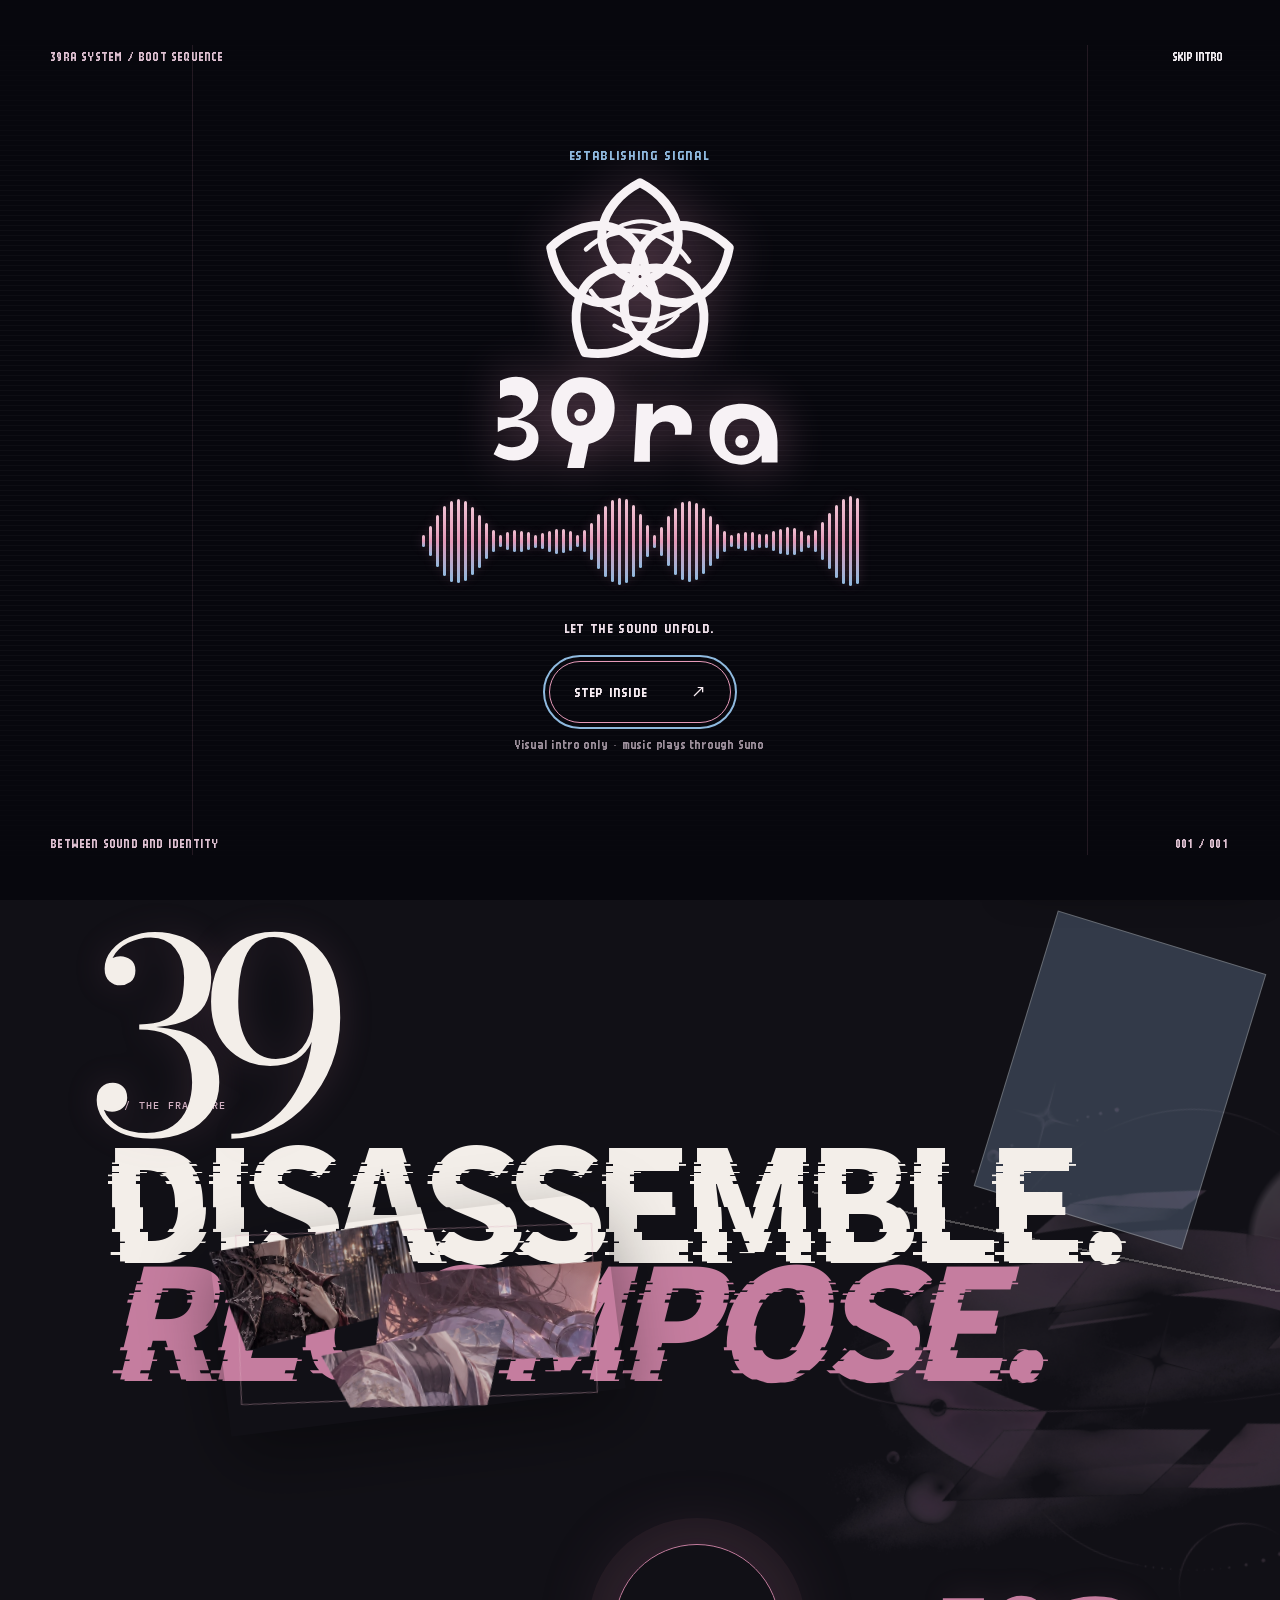
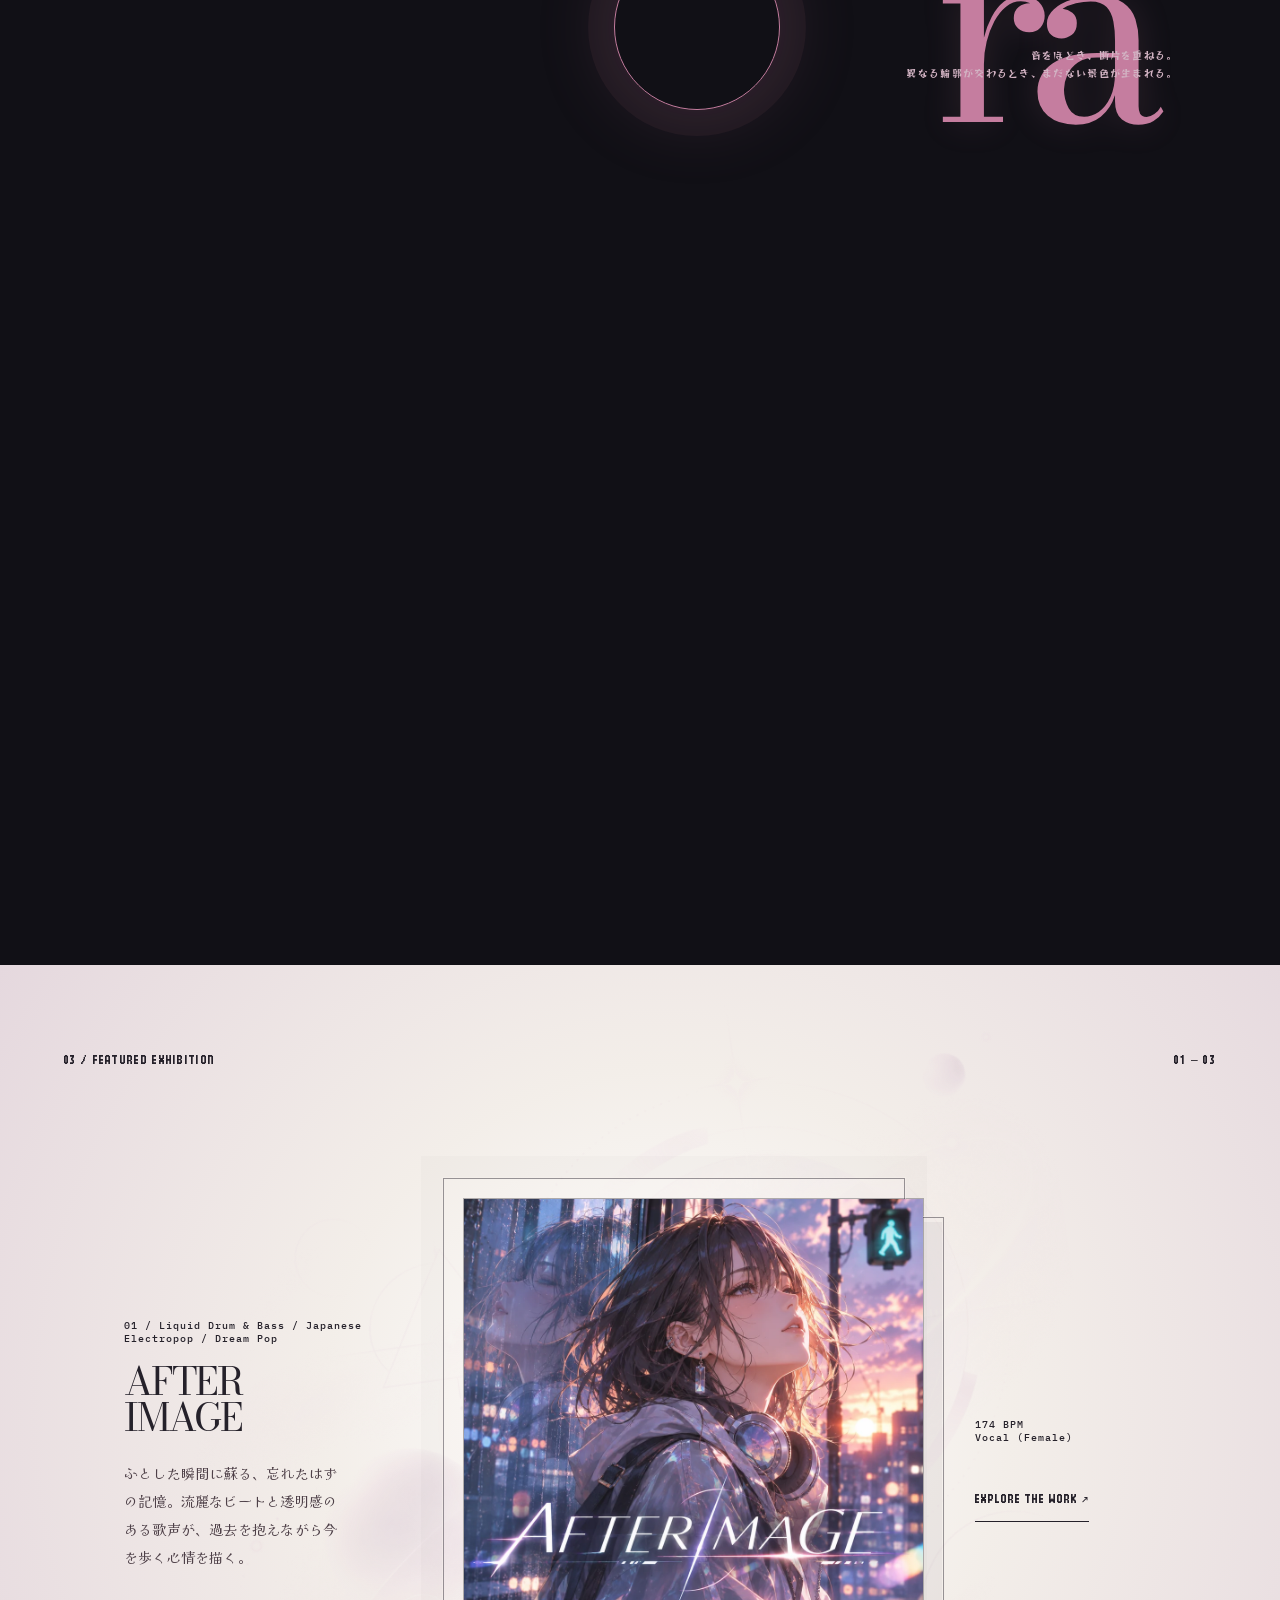
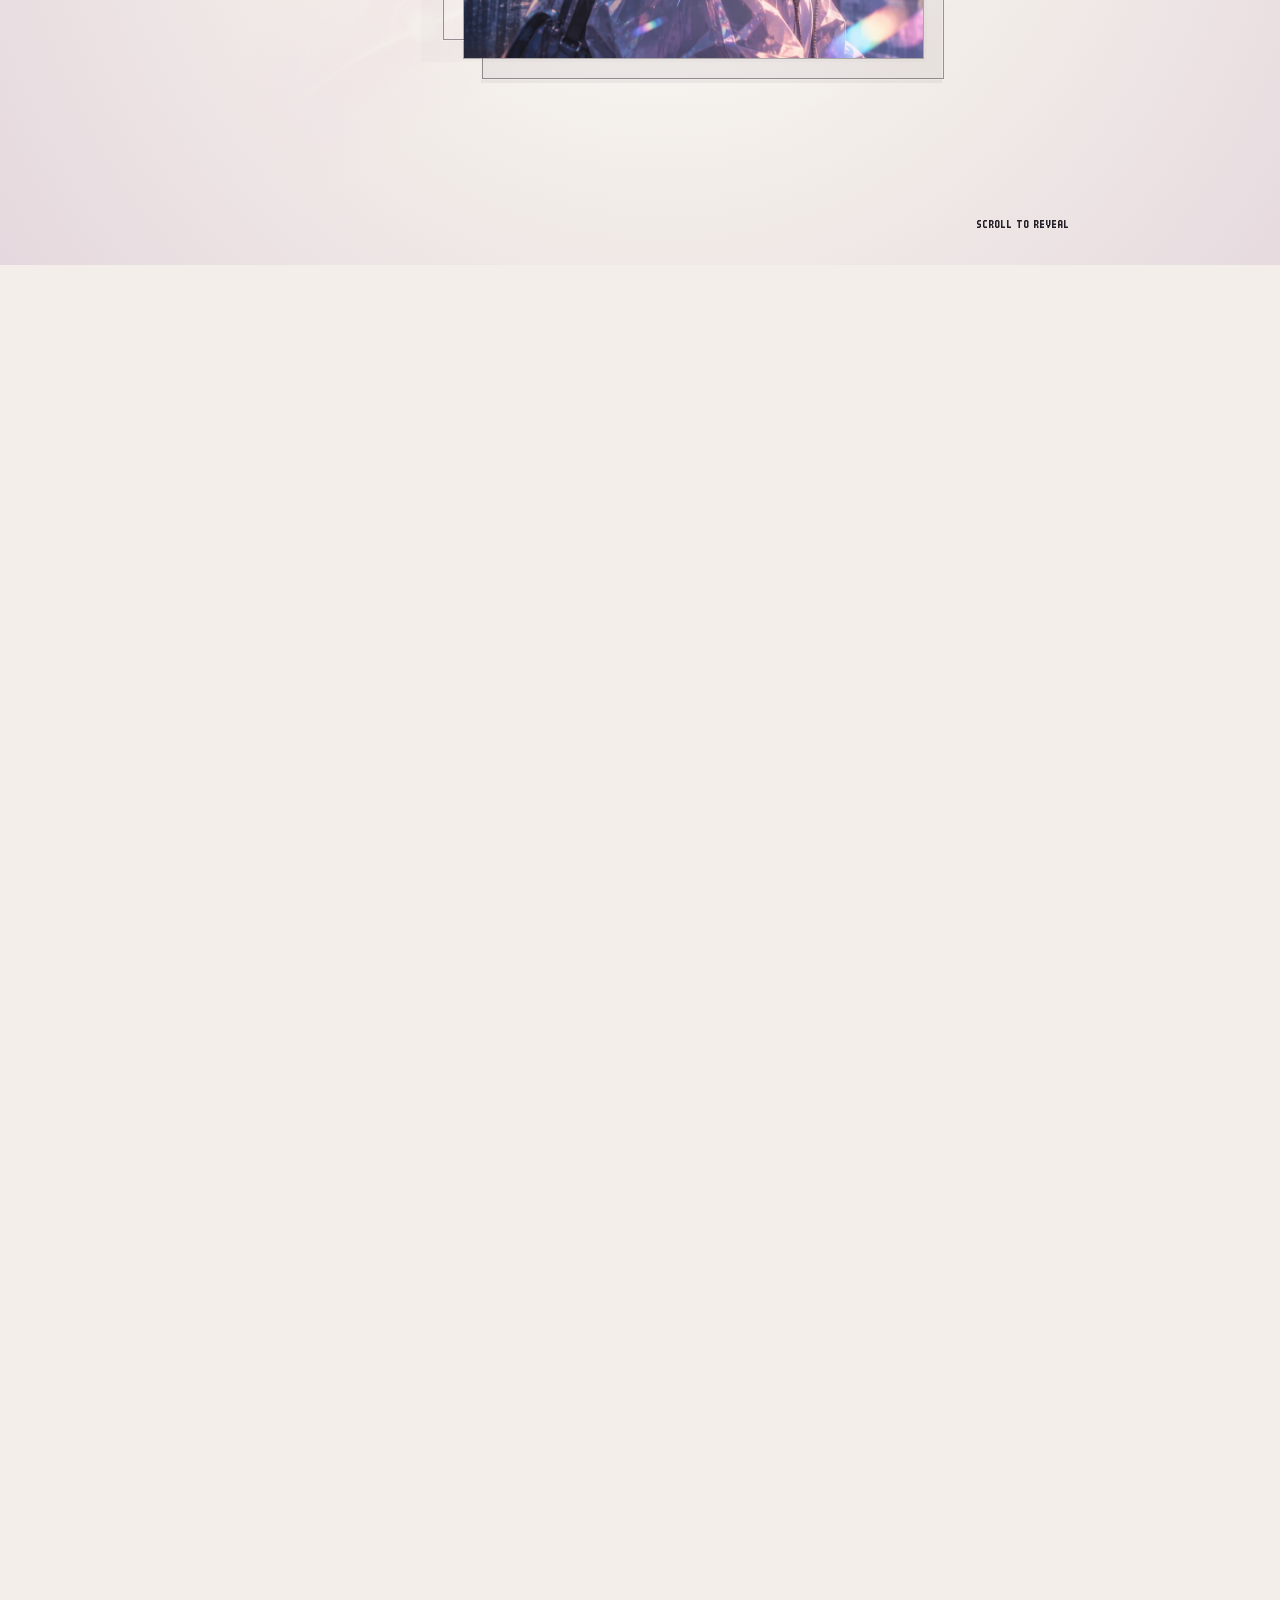
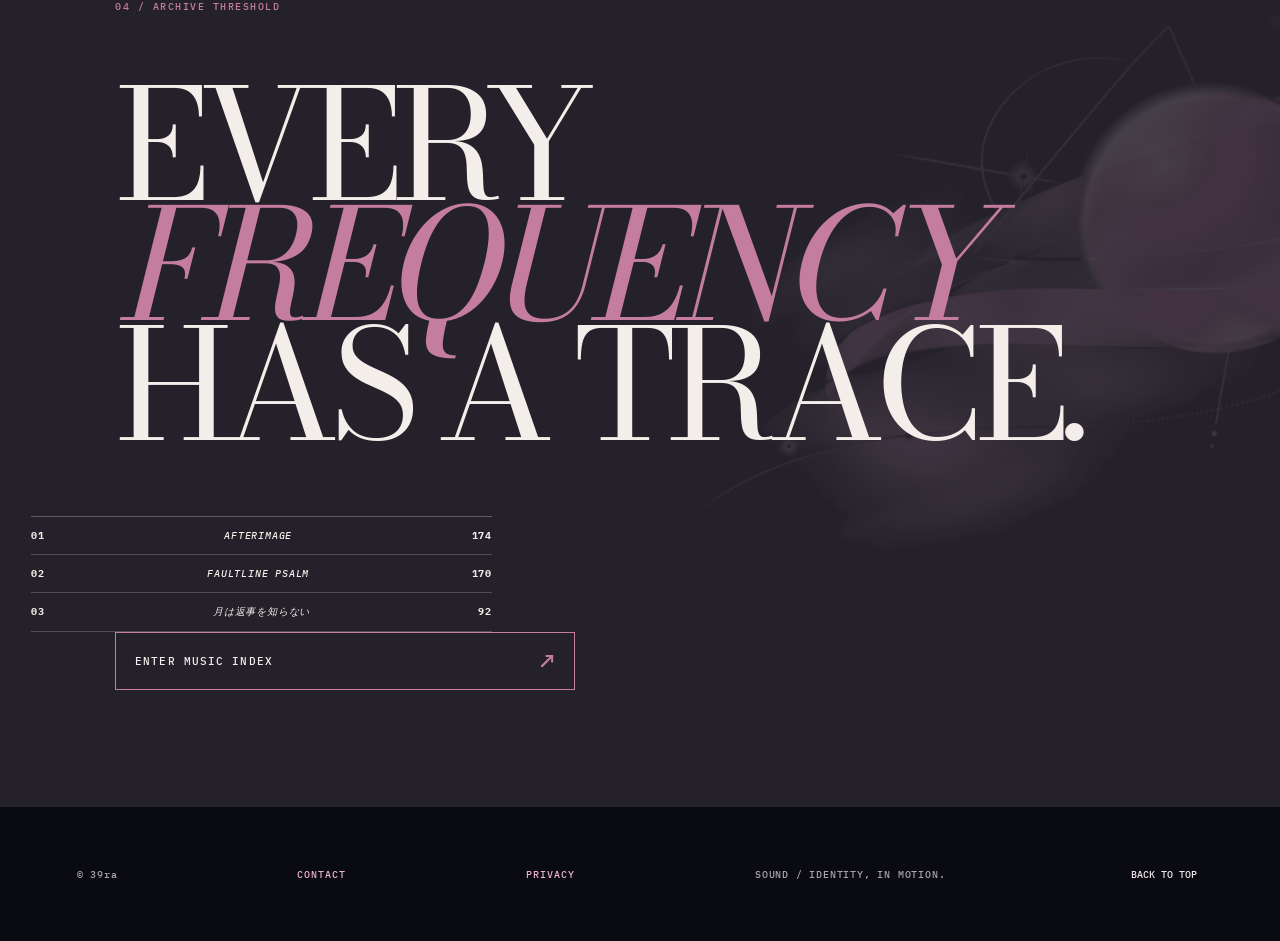
==== index.html @ c578c30d "Initial release - 39ra official website v2.0" ====
<!doctype html>
<html lang="ja">
<head>
<base href="https://39ramochi.github.io/39ra-site/">
<meta charset="utf-8"><meta name="viewport" content="width=device-width,initial-scale=1,viewport-fit=cover">
<meta name="theme-color" content="#0c0d13">
<meta name="description" content="39raの公式サイト。ジャンルや音色を横断しながら生まれた音楽と、その世界を映し出すビジュアルを公開しています。楽曲の試聴や作品一覧、プロフィールをご覧いただけます。">
<title>39ra | SOUND / IDENTITY</title>
<!-- 39ra-ogp:start -->
<meta property="og:type" content="website">
<meta property="og:locale" content="ja_JP">
<meta property="og:site_name" content="39ra">
<meta property="og:title" content="39ra — ARCHIVE OF UNEXPECTED SOUND">
<meta property="og:description" content="異なる音が出会い、思いがけない響きが生まれる。39raが制作する音楽と、その世界を映し出すビジュアル。ここから、気になる一曲を見つけてください。">
<meta property="og:url" content="https://39ramochi.github.io/39ra-site/">
<meta property="og:image" content="https://39ramochi.github.io/39ra-site/assets/ogp/39ra-home-ogp.png">
<meta property="og:image:width" content="1200">
<meta property="og:image:height" content="630">
<meta property="og:image:type" content="image/png">
<meta property="og:image:alt" content="39raの音楽と創作世界を表すアートワーク">
<meta name="twitter:card" content="summary_large_image">
<meta name="twitter:title" content="39ra — ARCHIVE OF UNEXPECTED SOUND">
<meta name="twitter:description" content="異なる音が出会い、思いがけない響きが生まれる。39raが制作する音楽と、その世界を映し出すビジュアル。ここから、気になる一曲を見つけてください。">
<meta name="twitter:image" content="https://39ramochi.github.io/39ra-site/assets/ogp/39ra-home-ogp.png">
<link rel="canonical" href="https://39ramochi.github.io/39ra-site/">
<!-- 39ra-ogp:end -->
<link rel="icon" type="image/svg+xml" href="assets/brand/sonic-groove/39ra-sonic-groove-sigil-16--dark.svg">
<link rel="stylesheet" href="style.css">
<link rel="stylesheet" href="typography.css">
<link rel="stylesheet" href="ui-tokens.css">
<link rel="stylesheet" href="ui-components.css">
<link rel="stylesheet" href="cosmic-focus.css">
<link rel="stylesheet" href="focus-background.css">
<link rel="stylesheet" href="focus-lyrics.css">
<link rel="stylesheet" href="music-hero-B.css">
<link rel="stylesheet" href="gate3c.css">
</head>
<body>
<div class="grain" aria-hidden="true"></div>
<canvas class="sakura-field" id="sakuraField" aria-hidden="true"></canvas>
<div class="scroll-progress" aria-hidden="true"><div id="scroll-progress"></div></div>
<div class="mouse-halo" aria-hidden="true"></div>
<header class="topbar" id="topbar">
  <a href="./" class="brand route" data-route="home" aria-label="39ra HOME"><strong class="sr-only">39ra</strong><img class="brand-logo" id="brandLogo" src="assets/brand/sonic-groove/39ra-sonic-groove-primary-horizontal--dark.svg" data-dark-src="assets/brand/sonic-groove/39ra-sonic-groove-primary-horizontal--dark.svg" data-light-src="assets/brand/sonic-groove/39ra-sonic-groove-primary-horizontal--light.svg" alt="" aria-hidden="true"></a>
  <nav aria-label="Main navigation">
    <a class="route nav-item" data-route="home" href="./"><span>01</span> HOME</a>
    <a class="route nav-item" data-route="music" href="music/"><span>02</span> MUSIC</a>
    <a class="route nav-item" data-route="about" href="about/"><span>03</span> ABOUT</a>
  </nav>
  <button type="button" class="topbar-replay" id="replayIntro">↺ <span>REPLAY INTRO</span></button>
  <button type="button" class="mobile-menu" id="mobileMenu" aria-label="メニューを開く" aria-expanded="false" aria-controls="mobileNav">MENU</button>
</header>
<div id="mobileNavScrim" class="mobile-nav-scrim" hidden></div>
<nav id="mobileNav" class="mobile-nav" aria-label="Mobile navigation" aria-hidden="true" inert><div class="mobile-nav-portal" aria-hidden="true"><img src="assets/brand/sonic-groove/39ra-sonic-groove-sigil--sakura.svg" alt=""></div><div class="mobile-nav-head"><span>INDEX / DESTINATION</span><button type="button" id="mobileNavClose" aria-label="メニューを閉じる">CLOSE ×</button></div><a href="./" class="route" data-route="home"><small>01 / PRESENCE</small><b>HOME</b></a><a href="music/" class="route" data-route="music"><small>02 / ARCHIVE</small><b>MUSIC</b></a><a href="about/" class="route" data-route="about"><small>03 / DOSSIER</small><b>ABOUT</b></a><a href="about/#contact" class="contact-route" data-contact><small>04 / CONTACT</small><b>CONTACT</b></a><p>ESC TO CLOSE · TAB TO CYCLE</p></nav>
<main id="pages" tabindex="-1">
<section class="page page-active" id="page-home" data-page="home">
  <div class="home-v2" id="homeV2" data-featured-type-treatment="serif-b" data-home-decor="on">
    <section class="v2-presence" id="v2Presence" aria-label="THE PRESENCE">
      <div class="v2-theater-grid" aria-hidden="true"></div><img class="home-decor home-decor-presence" src="assets/home-decor/03-glass-editorial.webp" alt="" aria-hidden="true" loading="lazy" decoding="async"><div class="v2-sigil-field" aria-hidden="true"><svg viewBox="0 0 240 240"><circle cx="120" cy="120" r="104"/><circle cx="120" cy="120" r="73"/><path d="M120 14v212M14 120h212M46 46l148 148M194 46L46 194"/></svg></div>
      <p class="v2-site-id">39ra — SOUND / IDENTITY <span>01 / PRESENCE</span></p><p class="v2-meta">ARCHIVE OF UNEXPECTED SOUND<br>39ra / JAPAN</p><img class="v2-presence-display" src="assets/type/presence-celestial.png" alt="" aria-hidden="true">
      <div class="v2-title" aria-label="39ra"><span class="sr-only">39ra</span><img src="assets/brand/wordmark-39ra-celestial.png" alt="" aria-hidden="true"></div><figure class="v2-portrait"><img data-visual-asset="homeMaster" src="assets/characters/39ra-master-transparent.webp" alt="39raの全身ビジュアル。黒い衣装に桜色の差し色を纏う人物" loading="eager"><figcaption>IDENTITY / 001<br>BLACK · SAKURA · IRIS</figcaption></figure>
      <div class="v2-foreground" aria-hidden="true"><i></i><i></i><i></i><b>THE<br>UNFOLDING<br>SELF</b></div><a class="v2-scroll-cue" href="#v2Fracture">SCROLL TO UNFOLD <span>↓</span></a>
    </section>
    <section class="v2-fracture" id="v2Fracture" aria-label="THE FRACTURE"><div class="v2-fracture-pin"><img class="home-decor home-decor-fracture" src="assets/home-decor/01-ribbon-fracture.webp" alt="" aria-hidden="true" loading="lazy" decoding="async"><div class="v2-fracture-copy"><p>02 / THE FRACTURE</p><h2>DISASSEMBLE.<br><em>RECOMPOSE.</em></h2></div><div class="v2-fragments" aria-hidden="true"><i>39</i><i>ra</i><span class="v2-fragment-collage"><span class="v2-fragment-collage-piece v2-fragment-collage-piece-a"></span><span class="v2-fragment-collage-piece v2-fragment-collage-piece-b"></span><span class="v2-fragment-collage-piece v2-fragment-collage-piece-c"></span></span><i></i><i></i><i></i></div><div class="v2-aperture"><span>THE EXHIBITION<br>TAKES<br>SHAPE.</span></div><p class="v2-fracture-note">音をほどき、断片を重ねる。<br>異なる輪郭が交わるとき、まだない景色が生まれる。</p></div></section>
    <section class="v2-exhibition" id="v2Exhibition" aria-label="FEATURED EXHIBITION"><div class="v2-exhibit-pin"><header><span>03 / FEATURED EXHIBITION</span><span id="v2SceneCounter">01 — 03</span></header><img class="home-decor home-decor-exhibition" src="assets/home-decor/02-orbit-signal.webp" alt="" aria-hidden="true" loading="lazy" decoding="async"><div class="v2-exhibit-stage" id="v2ExhibitTrack" aria-live="polite"></div><div class="v2-exhibit-handoff" aria-hidden="true"><b>39ra</b><span>NEXT WORK / RECOMPOSING</span></div><div class="v2-exhibit-progress"><i id="v2ExhibitBar"></i><span>SCROLL TO REVEAL</span></div></div></section>
    <section class="v2-archive" id="v2Archive"><img class="home-decor home-decor-archive" src="assets/home-decor/04-cosmic-trace.webp" alt="" aria-hidden="true" loading="lazy" decoding="async"><p>04 / ARCHIVE THRESHOLD</p><h2>EVERY<br><em>FREQUENCY</em><br>HAS A TRACE.</h2><div class="v2-index-lines" id="v2IndexLines"></div><a class="route v2-index-link" data-route="music" href="music/">ENTER MUSIC INDEX <span>↗</span></a></section>
  </div>
  <section class="home-hero" id="homeHero">
    <div class="hero-grid" aria-hidden="true"></div><div class="hero-orb" aria-hidden="true"></div><div class="hero-ring ring-one" aria-hidden="true"></div><div class="hero-ring ring-two" aria-hidden="true"></div>
    <svg class="hero-sigil" viewBox="0 0 240 240" aria-hidden="true"><defs><path id="sigilPetal" d="M120 120C83 109 73 76 94 47c20 14 35 36 26 73Z"/></defs><g fill="none" stroke="currentColor"><circle cx="120" cy="120" r="104"/><circle cx="120" cy="120" r="72" stroke-dasharray="3 8"/><g><use href="#sigilPetal"/><use href="#sigilPetal" transform="rotate(72 120 120)"/><use href="#sigilPetal" transform="rotate(144 120 120)"/><use href="#sigilPetal" transform="rotate(216 120 120)"/><use href="#sigilPetal" transform="rotate(288 120 120)"/></g><path d="M120 15v28M120 197v28M15 120h28M197 120h28"/></g></svg>
    <div class="hero-copy">
      <p class="kicker reveal">PERSONAL SOUND ARCHIVE <b>✦</b> 2026</p>
      <div class="hero-title" aria-label="39ra"><span class="title-clip"><span class="title-up">39</span></span><span class="title-clip"><span class="title-up delayed">ra<span class="hero-star">✧</span></span></span></div>
      <p class="hero-subtitle reveal">Sound <em>/</em> Identity</p>
      <p class="hero-description reveal">枠に収まらない音を、ひとつの場所へ。<br>音楽と、その向こう側にあるもの。</p>
      <a href="music/" data-route="music" class="route circle-link reveal" aria-label="MUSICへ移動"><span>EXPLORE MUSIC</span><b>↗</b></a>
    </div>
    <div class="portrait-stage" id="portraitStage">
      <div class="stage-meta">PROFILE / 39RA <span>IDENTITY 001</span></div>
      <div class="portrait-frame"><img data-visual-asset="homeMaster" src="assets/characters/39ra-master-transparent.webp" alt="39raの全身ビジュアル。黒髪に桜色の差し色、青い瞳、黒い装飾ジャケット" loading="eager"></div>
      <div class="stage-vertical">ELEGANCE IN SILENCE / PRECISION IN THOUGHT</div>
      <div class="stage-stamp" aria-hidden="true">✧</div>
    </div>
    <div class="hero-bottom"><span>SCROLL / TO DECODE</span><span>39RA — AUDIO &amp; IDENTITY</span><span>↓</span></div>
  </section>
  <div class="marquee" aria-hidden="true"><div class="marquee-track">SOUND WITHOUT BORDERS <i>✦</i> MAKE THE UNEXPECTED <i>✦</i> 39RA SOUND / IDENTITY <i>✦</i> SOUND WITHOUT BORDERS <i>✦</i> MAKE THE UNEXPECTED <i>✦</i> 39RA SOUND / IDENTITY <i>✦</i></div></div>
  <section class="horizontal-zone" id="horizontalZone" aria-label="Featured work design demonstrations">
    <div class="horizontal-pin">
      <div class="horizontal-intro"><span>01 / THE SOUND</span><span id="sceneCounter">SCENE 01 — 03</span></div>
      <h2 class="horiz-heading">NOT ONE <em>GENRE.</em></h2>
      <div class="horizontal-track" id="horizontalTrack" aria-live="polite"></div>
      <div class="horizontal-footer"><span>SCROLL TO MOVE THE GALLERY</span><div class="horiz-bar"><div id="horizBar"></div></div><span>↘</span></div>
    </div>
  </section>
  <section class="identity-slice" id="identitySlice">
    <div class="slice-orb" aria-hidden="true"></div>
    <div class="slice-inner"><p class="kicker reveal">02 / THE IDENTITY</p><h2 class="slice-type reveal">BEYOND<br><i>THE</i> <span>FRAME.</span></h2><p class="slice-copy reveal">音楽だけでは語りきれない、その輪郭へ。<br>静と動、精密と偶然。39raの創作する世界。</p><a class="route text-cta reveal" data-route="about" href="about/">GET TO KNOW 39RA <b>↗</b></a></div>
  </section>
  <section class="home-end"><span class="reveal">YOUR NEXT FREQUENCY</span><a href="music/" class="route reveal" data-route="music">LISTEN<span>→</span></a><span class="reveal">[ START EXPLORING ]</span></section>
</section>
<section class="page" id="page-music" data-page="music" hidden>
  <section class="inner-hero music-hero"><div class="inner-inner"><p class="kicker reveal">02 / SONIC ARCHIVE</p><h1>DISCO<span>GRAPHY.</span></h1><p class="reveal">Different genres. One identity.<br>楽曲を選ぶとSuno公式プレイヤーが開きます。</p></div><div class="inner-circle"></div></section>
  <section class="music-v2" aria-label="MUSIC INDEX AND FOCUS">
    <div class="music-index" id="musicIndex">
      <div class="music-index-tools"><p class="kicker">02 / MUSIC INDEX</p><h1><span class="sr-only">THE RECORD ARCHIVE.</span><img class="music-index-wordmark" src="assets/type/music-record-archive-gaen.png" alt="" aria-hidden="true"></h1><p class="music-index-intro">ひとつの音にも、いくつもの表情がある。その輪郭をたどる、作品の索引。</p><form class="catalog-controls" id="catalogControls"><label>SEARCH <input id="musicSearch" type="search" autocomplete="off" placeholder="TITLE, GENRE OR KEYWORD"></label><label>GENRE <select id="genreFilter"><option value="">ALL GENRES</option></select></label><label>TRACK TYPE <select id="formatFilter"><option value="">ALL TYPES</option></select></label><label>BPM <select id="bpmFilter"><option value="">ALL BPM</option><option value="slow">UNDER 120</option><option value="mid">120–159</option><option value="fast">160+</option></select></label><label>WORKS <select id="featuredFilter"><option value="">ALL WORKS</option><option value="featured">FEATURED WORKS</option></select></label><label>SORT <select id="sortSelect"><option value="new">NEWEST FIRST</option><option value="title">TITLE A–Z</option><option value="bpm">BPM HIGH–LOW</option></select></label><button type="reset" id="clearFilters">RESET FILTERS</button></form><p class="catalog-results" id="catalogResults" aria-live="polite"></p><div class="music-index-list" id="musicGrid" aria-live="polite"></div><button class="load-more" id="loadMore" type="button" hidden>SHOW MORE WORKS <span>↓</span></button></div>
      <aside class="music-preview" id="musicPreview" aria-live="polite"><p class="music-preview-label">SELECTED WORK</p><figure class="music-preview-cover"><img id="musicPreviewImage" alt="選択中の楽曲ジャケット"></figure><div class="music-preview-copy"><p id="musicPreviewNo">01 / 05</p><h2 id="musicPreviewTitle">AFTERIMAGE</h2><p id="musicPreviewFacts"></p><button type="button" id="musicPreviewOpen">ENTER FOCUS ↗</button></div></aside>
    </div>
    <section class="music-focus" id="musicFocus" hidden aria-hidden="true" data-cosmic-extension="off" data-cosmic-strength="soft" data-cosmic-surface="dark" aria-label="Selected track focus"><div class="music-focus-background" aria-hidden="true"></div><div class="music-focus-scrim" aria-hidden="true"></div><button type="button" class="music-focus-back" id="musicFocusBack">← RETURN TO INDEX</button><div class="music-focus-grid"><div class="music-focus-copy"><p id="musicFocusNumber">01 / 05 · FOCUS</p><h2 id="musicFocusTitle">AFTERIMAGE</h2><p class="music-focus-genre" id="musicFocusGenre"></p><p class="music-focus-released" id="musicFocusReleased" hidden></p><p class="music-focus-description" id="musicFocusDescription"></p></div><div class="music-focus-extension"><div class="music-focus-cosmic" aria-hidden="true"></div><figure class="music-focus-cover"><img id="musicFocusImage" alt="選択中の楽曲ジャケット"></figure></div><div class="music-focus-actions"><p id="musicFocusFacts"></p><button type="button" id="musicFocusPlayer">OPEN SUNO PLAYER ↗</button><a id="musicFocusExternal" target="_blank" rel="noopener noreferrer">VIEW ON SUNO ↗</a><button type="button" id="musicFocusLyricsToggle" hidden aria-expanded="false" aria-controls="musicFocusLyrics">VIEW LYRICS ↗</button></div><section class="music-focus-lyrics" id="musicFocusLyrics" hidden aria-hidden="true" aria-labelledby="musicFocusLyricsHeading"><header><p id="musicFocusLyricsHeading">LYRICS / WORDS</p><button type="button" id="musicFocusLyricsClose">CLOSE LYRICS ×</button></header><p class="music-focus-lyrics-status" id="musicFocusLyricsStatus" role="status"></p><p class="music-focus-lyrics-credit" id="musicFocusLyricsCredit"></p><div class="music-focus-lyrics-body" id="musicFocusLyricsBody"></div><button type="button" class="music-focus-lyrics-retry" id="musicFocusLyricsRetry" hidden>RETRY LYRICS ↗</button></section></div></section>
  </section>
</section>
<section class="page" id="page-about" data-page="about" hidden>
  <div class="about-v2" id="aboutV2">
    <section class="about-scene about-portrait-scene" id="aboutPortrait" aria-labelledby="aboutPortraitTitle"><div class="about-stage-grid" aria-hidden="true"></div><p class="about-scene-label">03 / ABOUT · THE PORTRAIT</p><div class="about-portrait-copy"><p>PERSONA / CREATOR</p><h1 id="aboutPortraitTitle">39ra</h1><p class="about-portrait-lede">音楽を作る主体と、<br>音の世界を案内する視覚的な姿。</p></div><figure class="about-paper-portrait"><img data-visual-asset="aboutPortrait" src="assets/characters/39ra-cinematic-portrait.webp" alt="39raの映画的なビジュアル・ポートレート"><figcaption>VISUAL PERSONA / REFERENCE 001</figcaption></figure><div class="about-portrait-rules" aria-hidden="true"><i></i><i></i><i></i></div></section>
    <section class="about-scene about-dossier-scene" id="aboutDossier" aria-labelledby="aboutDossierTitle"><div class="about-dossier-pin"><p class="about-scene-label">04 / THE DOSSIER</p><div class="about-dossier-paper"><figure class="about-dossier-image"><img data-visual-asset="dossierPrimary" src="assets/characters/39ra-expression-gentle.webp" alt="39raの穏やかな表情を示す人物資料"><figcaption>IMAGE REFERENCE / NOT A BIOGRAPHICAL FACT</figcaption></figure><span class="about-detail about-detail-expression" data-visual-bg="dossierExpression" aria-hidden="true"></span><span class="about-detail about-detail-costume" data-visual-bg="dossierCostume" aria-hidden="true"></span><span class="about-detail about-detail-drape" data-visual-bg="dossierDrape" aria-hidden="true"></span><i class="about-annotation-line" aria-hidden="true"></i></div><article class="about-dossier-copy"><p>ARTIST / CREATOR</p><h2 id="aboutDossierTitle">異なる音が交わる、<br>そのあいだに惹かれる。</h2><p>39raという名義で、さまざまな音楽を制作しています。激しい音も、静かな音も、ジャンルを越えた組み合わせも。そのとき作りたいと思ったものに向き合いながら、ひとつずつ作品を残しています。</p><p class="about-dossier-persona"><b>VISUAL PERSONA</b> サクラは、39raの創作世界を表現するビジュアル・ペルソナです。黒と桜色を基調とした装いに、青い瞳。楽曲や作品の世界観を、もうひとつの姿として映し出しています。</p></article></div></section>
    <section class="about-scene about-method-scene" id="aboutMethod" aria-labelledby="aboutMethodTitle"><div class="about-method-wave" aria-hidden="true"><i></i><i></i><i></i><i></i><i></i></div><div class="about-method-copy"><p class="about-scene-label">05 / THE METHOD</p><h2 id="aboutMethodTitle"><span>狙った音と、</span><span><em>偶然生まれた音。</em></span><span>そのあいだを行き来する。</span></h2><p>異なるジャンルや音色を組み合わせ、試しては変え、また組み直す。思い描いていた音に近づくこともあれば、予想もしなかった方向へ進むこともあります。その過程で見つけた面白さを、ひとつずつ作品にしています。</p></div><p class="about-method-note">ORDER / ACCIDENT<br>SILENCE / IMPACT</p></section>
    <section class="about-scene about-connection-scene" id="aboutConnection" aria-labelledby="aboutConnectionTitle"><div class="about-connection-sigil" aria-hidden="true"><img src="assets/brand/sonic-groove/39ra-sonic-groove-sigil--light.svg" alt=""></div><p class="about-scene-label">06 / CONNECTION</p><h2 id="aboutConnectionTitle">FOLLOW WHAT<br><em>RESONATES.</em></h2><p>作品のどこかに、気になる響きがあれば。MUSIC INDEXから、その先をたどってみてください。</p><a class="route about-music-link" data-route="music" href="music/">ENTER MUSIC INDEX <span>↗</span></a></section>
    <section class="about-contact" id="aboutContact" aria-labelledby="aboutContactTitle"><div class="about-contact-sigil" aria-hidden="true"><img src="assets/brand/sonic-groove/39ra-sonic-groove-sigil--sakura.svg" alt=""></div><header class="about-contact-head"><p>07 / CONTACT · SIGNAL DESK</p><h2 id="aboutContactTitle" tabindex="-1">SEND A <em>SIGNAL.</em></h2><p>音楽をきっかけに生まれた感想も、これからの創作につながる相談も。ここから、それぞれの声を届けてください。</p></header><div class="contact-options" id="contactOptions" aria-live="polite"></div><div class="contact-form-layout"><form class="contact-form" id="contactForm" method="post" aria-describedby="contactPrivacy contactFormStatus" aria-busy="false"><div class="contact-form-head"><p>FORM / OFFICIAL INQUIRIES</p><h3>WRITE A <em>MESSAGE.</em></h3><p>制作相談・楽曲利用・その他の正式なお問い合わせは、こちらからお送りください。</p></div><div class="contact-form-fields"><label>NAME <span>お名前／活動名（任意）</span><input id="contactName" name="name" type="text" autocomplete="name" maxlength="120" data-fs-field></label><span class="contact-field-error" data-fs-error="name"></span><label>EMAIL <span>返信先メールアドレス</span><input id="contactEmail" name="email" type="email" autocomplete="email" maxlength="254" required data-fs-field></label><span class="contact-field-error" data-fs-error="email"></span><label>INQUIRY TYPE <span>お問い合わせ種別</span><select id="contactType" name="inquiry_type" required data-fs-field><option value="">選択してください</option></select></label><span class="contact-field-error" data-fs-error="inquiry_type"></span><input id="contactSubject" name="subject" type="hidden"><label>MESSAGE <span>お問い合わせ内容</span><textarea id="contactMessage" name="message" rows="9" minlength="10" maxlength="5000" required data-fs-field></textarea></label><span class="contact-field-error" data-fs-error="message"></span><div class="contact-honeypot" aria-hidden="true"><label>Leave this field empty<input name="_gotcha" type="text" tabindex="-1" autocomplete="off"></label></div></div><p class="contact-privacy" id="contactPrivacy">入力いただいたお名前、メールアドレス、本文は、お問い合わせへの返信と必要な連絡のために使用します。送信内容はFormspreeを経由して、運営者が指定したGmailへ送信されます。詳しくは<a href="privacy/">プライバシーポリシー</a>をご確認ください。</p><div class="contact-form-actions"><button class="contact-submit" id="contactSubmit" type="submit" disabled aria-disabled="true" data-fs-submit-btn>SEND INQUIRY <span>↗</span></button><p class="contact-form-status" id="contactFormStatus" role="status" aria-live="polite">フォームを準備しています。</p></div><div class="contact-form-error" data-fs-error role="alert" aria-live="assertive"></div><div class="contact-form-success" data-fs-success role="status" aria-live="polite"></div></form><aside class="contact-social" aria-labelledby="contactSocialTitle"><p>X / SOCIAL</p><h3 id="contactSocialTitle">FOLLOW THE<br><em>FREQUENCY.</em></h3><p>活動情報の確認や気軽な交流は、Xをご利用ください。正式な制作相談・お問い合わせはフォームから承ります。</p><a class="contact-social-link" id="contactSocialLink" target="_blank" rel="noopener noreferrer" hidden>FOLLOW ON X <span>↗</span></a><span class="contact-social-unavailable" id="contactSocialUnavailable" aria-disabled="true">Xリンクは準備中です。</span></aside></div></section>
  </div>
</section>
</main>
<footer class="footer"><span>© 39ra</span><a class="footer-contact" href="about/#contact" data-contact>CONTACT</a><a class="footer-privacy" href="privacy/">PRIVACY</a><span>SOUND / IDENTITY, IN MOTION.</span><button id="backTop">BACK TO TOP</button></footer>
<aside class="player-dock" id="playerDock" aria-label="Suno公式プレイヤー" aria-hidden="true">
  <div class="player-dock-head"><span><b id="dockStatus">SELECT A TRACK</b> <small id="dockTrack"></small></span><button type="button" id="dockClose" aria-label="プレイヤーを閉じる">×</button></div>
  <a class="player-dock-suno-link" id="dockSunoLink" target="_blank" rel="noopener noreferrer" hidden>VIEW ON SUNO ↗</a>
  <div class="player-dock-empty" id="playerDockEmpty"><p>気になる一曲を、MUSIC INDEXから。</p><a class="route" data-route="music" href="music/">GO TO MUSIC INDEX</a></div>
  <div class="persistent-suno-slot" id="persistentSunoSlot"></div>
  <p class="player-error" id="playerError" hidden>プレイヤーを表示できませんでした。Sunoのページから楽曲を開くことができます。</p>
</aside>
<button class="player-pill" id="playerPill" type="button" aria-controls="playerDock" aria-expanded="false"><span class="player-led"></span><span id="playerPillAction">EXPAND PLAYER</span><small id="playerPillLabel">SELECT A TRACK</small></button>
<div class="transition" id="transition" aria-hidden="true"><canvas class="transition-field" id="transitionField"></canvas><div class="transition-bars" id="transitionBars"></div><svg class="transition-wave" viewBox="0 0 1000 240" preserveAspectRatio="none" aria-hidden="true"><path id="transitionWavePath" d="M0 120H1000"/></svg><div class="transition-center"><span id="transitionRouteLabel">HOME → MUSIC</span><strong id="transitionLabel">RECOMPOSING.</strong><small>CHANGING FREQUENCY</small></div></div>
<div class="intro" id="intro" role="dialog" aria-modal="true" aria-label="39ra サイト起動演出"><div class="intro-scan" aria-hidden="true"></div><div class="intro-upper"><span>39RA SYSTEM / BOOT SEQUENCE</span><button id="skipIntro">SKIP INTRO</button></div><div class="intro-body"><span class="intro-caption">ESTABLISHING SIGNAL</span><div class="boot-brand-reconstruction" aria-hidden="true"><i class="boot-orbit boot-orbit-one"></i><i class="boot-orbit boot-orbit-two"></i><i class="boot-orbit boot-orbit-three"></i><img class="boot-final-logo" src="assets/brand/sonic-groove/39ra-sonic-groove-primary-vertical--dark.svg" alt=""></div><h1 class="sr-only">39ra</h1><div class="boot-wave" id="bootWave" aria-hidden="true"></div><p>LET THE SOUND UNFOLD.</p><button id="enterSite" class="enter-site">STEP INSIDE <b>↗</b></button><small>Visual intro only · music plays through Suno</small></div><div class="intro-bottom"><span>BETWEEN SOUND AND IDENTITY</span><span>001 / 001</span></div></div>
<div class="track-panel" id="trackPanel" role="dialog" aria-modal="true" aria-labelledby="panelTitle" aria-hidden="true" inert><div class="panel-scrim" id="panelScrim"></div><div class="panel-inner" tabindex="-1"><div class="panel-top"><span>39RA / TRACK INFORMATION</span><button id="closePanel" aria-label="楽曲詳細を閉じる">CLOSE ×</button></div><div class="panel-cover" id="panelCover"><span id="panelArtworkText">NORMAL//ERROR</span></div><p class="kicker" id="panelType">TRACK / SUNO</p><h2 id="panelTitle">NORMAL//ERROR</h2><p class="track-facts" id="panelFacts"></p><p class="panel-description" id="panelDesc"></p><button type="button" class="open-player" id="openPersistentPlayer">EXPAND PLAYER</button><a class="suno-external-link" id="sunoExternalLink" target="_blank" rel="noopener noreferrer">VIEW ON SUNO</a><div class="panel-notice" id="panelNotice"></div></div></div>
<script src="data/tracks.js"></script><script src="data/visual-assets.js"></script><script src="data/contact-config.js"></script><script src="data/formspree-config.js"></script><script src="track-presentation-utils.js"></script><script src="lyrics-focus.js"></script><script src="app.js"></script>
</body></html>
---- style.css ----
@import url('https://fonts.googleapis.com/css2?family=DM+Sans:wght@400;500;600;700&family=IBM+Plex+Mono:wght@400;500;600&display=swap');
:root{--ink:#0c0d13;--paper:#f6f1f4;--sakura:#e69ab9;--rose:#ba678d;--iris:#8fbadf;--gold:#c9ac8d;--vivid:#f15aa9;--ease:cubic-bezier(.76,0,.17,1);--ease-out:cubic-bezier(.16,1,.3,1);--serif:'39ra Bodoni Moda','Bodoni Moda',Georgia,serif;--sans:'DM Sans','Noto Sans JP','Hiragino Kaku Gothic ProN',sans-serif;--mono:'IBM Plex Mono',monospace}
*,*::before,*::after{box-sizing:border-box}html{scroll-behavior:smooth}body{margin:0;background:var(--ink);color:var(--paper);font-family:var(--sans);overflow-x:hidden}body.locked{overflow:hidden}button,a{font:inherit}button{cursor:pointer}a{text-decoration:none;color:inherit}button:focus-visible,a:focus-visible{outline:2px solid var(--iris);outline-offset:4px}::selection{background:var(--sakura);color:var(--ink)}
.grain{position:fixed;z-index:95;inset:0;pointer-events:none;opacity:.09;background-image:url("data:image/svg+xml,%3Csvg viewBox='0 0 180 180' xmlns='http://www.w3.org/2000/svg'%3E%3Cfilter id='noise'%3E%3CfeTurbulence type='fractalNoise' baseFrequency='.9' numOctaves='3' stitchTiles='stitch'/%3E%3C/filter%3E%3Crect width='100%25' height='100%25' filter='url(%23noise)'/%3E%3C/svg%3E")}.scroll-progress{position:fixed;z-index:100;top:0;left:0;right:0;height:3px;background:transparent;pointer-events:none}.scroll-progress>div{height:100%;width:0;background:var(--sakura);box-shadow:0 0 12px #e69ab988}.mouse-halo{position:fixed;z-index:3;left:0;top:0;pointer-events:none;width:550px;height:550px;border-radius:50%;background:radial-gradient(circle,#e69ab918,transparent 67%);transform:translate3d(calc(var(--mx,50vw) - 50%),calc(var(--my,50vh) - 50%),0);transition:transform .18s linear;mix-blend-mode:screen}
.topbar{position:fixed;z-index:80;left:0;right:0;top:0;height:88px;display:flex;align-items:center;justify-content:space-between;padding:0 clamp(22px,5vw,90px);background:linear-gradient(#08090edc,#08090e00);gap:24px}.brand{display:flex;align-items:baseline;gap:14px}.brand strong{font:600 39px/.85 var(--serif);letter-spacing:-.055em}.brand small{font:500 9px var(--mono);letter-spacing:.1em;color:var(--sakura)}.topbar nav{display:flex;gap:clamp(18px,3vw,50px)}.nav-item{font:500 11px var(--mono);letter-spacing:.12em;transition:color .25s;position:relative;padding:12px 0;color:#f4eff3ab}.nav-item span{color:var(--sakura);font-size:9px;margin-right:9px}.nav-item:after{content:'';height:1px;position:absolute;bottom:5px;left:0;right:100%;background:var(--sakura);transition:right .4s var(--ease)}.nav-item:hover,.nav-item.selected{color:#fff}.nav-item:hover:after,.nav-item.selected:after{right:0}.topbar-replay{background:none;border:1px solid #f4eff350;border-radius:50px;color:var(--paper);padding:12px 15px;font:500 10px var(--mono);letter-spacing:.08em;transition:background .2s}.topbar-replay:hover{background:#ffffff22}.mobile-menu,.mobile-nav{display:none}
.page[hidden]{display:none!important}.page{min-height:100vh}.reveal{opacity:0;transform:translate3d(0,60px,0) rotateX(5deg);transition:opacity .85s ease,transform .85s var(--ease-out);will-change:transform,opacity}.reveal.show{opacity:1;transform:translate3d(0,0,0) rotateX(0)}.kicker{font:500 11px/1.6 var(--mono);letter-spacing:.15em;color:var(--sakura)}
.home-hero{min-height:760px;height:100svh;max-height:1200px;position:relative;overflow:hidden;display:flex;align-items:center}.hero-grid{position:absolute;inset:0;opacity:.25;background-image:linear-gradient(#ffffff14 1px,transparent 1px),linear-gradient(90deg,#ffffff14 1px,transparent 1px);background-size:clamp(75px,12vw,160px) clamp(75px,12vw,160px);mask-image:linear-gradient(90deg,transparent,black 20%,black 85%,transparent)}.hero-orb{position:absolute;right:5%;top:10%;width:min(52vw,750px);aspect-ratio:1;border-radius:50%;background:radial-gradient(circle at 31% 32%,#f4d6e6 0%,#d68cab 14%,#773a68 34%,#262035 55%,#0b0d16 72%);box-shadow:0 0 140px #e69ab91f,inset -55px -44px 80px #000a;filter:saturate(.8);transform:translate3d(0,var(--orb-y,0px),0) scale(var(--orb-scale,1));will-change:transform;transition:filter .4s}.hero-ring{position:absolute;right:6%;top:13%;width:min(52vw,790px);aspect-ratio:1;border:1px solid #e69ab94a;border-radius:50%;transform:rotateX(70deg) rotate(28deg)}.ring-two{right:-1%;top:1%;width:min(65vw,940px);border-color:#8fbadf2d;transform:rotateY(72deg) rotate(16deg)}.hero-copy{position:relative;z-index:4;margin-left:clamp(25px,7vw,120px);padding-top:50px}.hero-copy .kicker{letter-spacing:.22em}.hero-copy .kicker b{font-size:20px;color:var(--sakura);vertical-align:middle}.hero-title{font:500 clamp(144px,24vw,370px)/.69 var(--serif);letter-spacing:-.11em;display:flex;margin:.11em 0 .16em;position:relative}.title-clip{display:inline-block;overflow:hidden;padding:0 .12em .2em 0}.title-up{display:inline-block;animation:hero-rise 1.6s var(--ease-out) both;transform-origin:bottom}.title-up.delayed{animation-delay:.12s}.hero-star{font:400 .14em var(--serif);color:var(--sakura);vertical-align:top;margin-left:.1em;display:inline-block;transform:rotate(14deg);animation:star-drift 9s ease-in-out infinite}@keyframes hero-rise{from{transform:translateY(110%) rotate(-5deg)}to{transform:translateY(0) rotate(0)}}@keyframes star-drift{50%{transform:rotate(40deg) scale(1.2)}}.hero-subtitle{font:500 clamp(32px,4vw,72px)/1 var(--serif);margin:-20px 0 18px;letter-spacing:.05em}.hero-subtitle em{color:var(--sakura)}.hero-description{font:400 clamp(13px,1.1vw,16px)/2 var(--sans);color:#f6f1f4b6;letter-spacing:.02em}.circle-link{display:flex;width:195px;align-items:center;justify-content:space-between;gap:10px;margin-top:42px;padding:17px 19px;border:1px solid #e69ab9aa;border-radius:50px;letter-spacing:.06em;font:500 11px var(--mono);transition:background .32s,color .32s,width .32s var(--ease-out)}.circle-link b{font-size:22px;font-weight:400}.circle-link:hover{width:225px;background:var(--sakura);color:var(--ink)}
.portrait-stage{position:absolute;z-index:3;right:clamp(48px,8vw,140px);top:51%;width:clamp(220px,28vw,430px);transform:translate3d(var(--portrait-x,0px),calc(-50% + var(--portrait-y,0px)),0) rotate(var(--portrait-r,-5deg));transform-origin:center;transition:filter .3s;filter:drop-shadow(0 32px 52px #0009);will-change:transform}.portrait-frame{border:12px solid #f8f2f5;background:#f8f2f5;box-shadow:25px 25px 0 -11px #e69ab954,0 1px 0 1px #e69ab9aa;overflow:hidden;aspect-ratio:3/4;position:relative}.portrait-frame:after{content:'';position:absolute;inset:0;border:1px solid #ba678d44;pointer-events:none}.portrait-frame img{display:block;width:100%;height:100%;object-fit:cover;object-position:top center;transform:scale(1.1);transition:transform .75s var(--ease-out)}.portrait-stage:hover .portrait-frame img{transform:scale(1.18)}.stage-meta{font:500 10px var(--mono);letter-spacing:.16em;color:var(--sakura);display:flex;justify-content:space-between;margin-bottom:9px}.stage-vertical{font:500 9px var(--mono);letter-spacing:.08em;writing-mode:vertical-rl;position:absolute;right:-30px;top:20%;color:#eee3eebf}.stage-stamp{position:absolute;font-size:70px;bottom:-25px;left:-38px;color:var(--sakura);text-shadow:0 0 20px #e69ab955;animation:stamp 14s linear infinite}@keyframes stamp{to{transform:rotate(360deg)}}.hero-bottom{position:absolute;bottom:28px;left:clamp(25px,7vw,120px);right:clamp(25px,7vw,120px);z-index:5;display:flex;justify-content:space-between;align-items:center;font:500 9px var(--mono);letter-spacing:.12em;color:#e2d8e3a0}.hero-bottom span:last-child{font-size:27px;color:var(--sakura);animation:arrow-bob 2s ease-in-out infinite}@keyframes arrow-bob{50%{transform:translateY(7px)}}
.marquee{height:66px;background:var(--sakura);color:#28111c;display:flex;align-items:center;overflow:hidden}.marquee-track{white-space:nowrap;width:max-content;display:flex;align-items:center;animation:marquee 30s linear infinite;font:500 clamp(18px,2vw,27px) var(--serif);letter-spacing:.05em}.marquee-track i{font-style:normal;margin:0 32px}@keyframes marquee{to{transform:translateX(-50%)}}
.horizontal-zone{height:310vh;background:#f6f1f4;color:#231d29;position:relative}.horizontal-pin{height:100vh;min-height:650px;position:sticky;top:0;overflow:hidden;display:flex;flex-direction:column}.horizontal-intro{display:flex;justify-content:space-between;margin:78px 6vw 0;font:500 10px var(--mono);letter-spacing:.15em;color:#62465a}.horiz-heading{margin:12px 6vw 25px;font:500 clamp(66px,11vw,170px)/.84 var(--serif);letter-spacing:-.063em;white-space:nowrap}.horiz-heading em{color:var(--rose);font-weight:400}.horizontal-track{display:flex;gap:30px;width:max-content;padding:0 6vw;will-change:transform;transform:translate3d(var(--track-x,0px),0,0)}.work-panel{flex:none;width:clamp(350px,62vw,900px);display:grid;grid-template-columns:1.25fr .85fr;min-height:clamp(270px,46vh,460px);border:1px solid #45323b30;background:#fff;box-shadow:0 25px 50px #32141e13;overflow:hidden}.work-panel-art{position:relative;overflow:hidden;display:grid;place-items:center}.art-one{background:radial-gradient(circle at 40% 35%,#89badb,#0c2332 56%,#060b14 100%)}.art-two{background:radial-gradient(circle at 80% 20%,#d988be,#30132a 51%,#090811)}.art-three{background:radial-gradient(circle at 55% 20%,#9c637c,#29111f 50%,#08070c)}.art-word{position:relative;z-index:2;font:500 clamp(55px,7vw,110px)/.8 var(--serif);color:#fff;letter-spacing:-.04em;text-align:center;transform:rotate(-9deg)}.art-micro{position:absolute;bottom:18px;left:20px;z-index:2;color:#fff9;font:500 9px var(--mono);letter-spacing:.13em}.art-orbit{position:absolute;width:75%;aspect-ratio:1;border:19px solid #e4e5f63b;border-radius:50%;box-shadow:0 0 0 45px #e6ceff0d,0 0 80px #d2cbff44;animation:slow-orbit 13s linear infinite}@keyframes slow-orbit{to{transform:rotate(360deg) scale(1.1)}}.art-signal{position:absolute;width:170%;height:60px;background:#f3adc9;transform:rotate(-28deg);box-shadow:0 0 110px #ffc5edaa}.art-halo{position:absolute;width:68%;aspect-ratio:1;border-radius:50%;border:3px solid #ff91ad;box-shadow:0 0 0 24px #ed7f9c19,0 0 0 65px #ed7f9c13,0 0 50px #ff9cbb99}.work-panel-meta{padding:clamp(25px,3vw,50px);display:flex;flex-direction:column;justify-content:flex-end}.work-panel-meta>span{font:500 10px var(--mono);letter-spacing:.1em;color:#9e5775}.work-panel-meta h3{font:500 clamp(40px,5vw,77px)/.95 var(--serif);margin:15px 0}.work-panel-meta p{color:#7c6873;font-size:13px;line-height:1.8}.horizontal-footer{margin:auto 6vw 30px;display:flex;align-items:center;gap:20px;font:500 9px var(--mono);letter-spacing:.1em;color:#765764}.horiz-bar{margin-left:auto;width:min(250px,25vw);height:2px;background:#d6bfcb}.horiz-bar div{width:0;height:100%;background:#ae6689}.horizontal-footer span:last-child{font-size:20px}
.identity-slice{height:125vh;min-height:760px;background:#11111b;position:relative;overflow:hidden;display:grid;place-items:center}.slice-orb{position:absolute;width:min(75vw,1000px);aspect-ratio:1;border-radius:50%;background:radial-gradient(circle at 38% 24%,#f3b6d5,#783b66 24%,#301b40 52%,transparent 72%);opacity:.5;right:-15%;top:12%;transform:translate3d(0,var(--slice-y,0px),0) scale(var(--slice-scale,1));filter:blur(4px);will-change:transform}.identity-slice:before{content:'';position:absolute;inset:0;background:repeating-linear-gradient(0deg,transparent 0 80px,#ffffff0e 81px 82px);mask-image:linear-gradient(90deg,transparent,black)}.slice-inner{position:relative;z-index:2;width:84%;margin:auto}.slice-type{font:500 clamp(84px,12vw,195px)/.82 var(--serif);letter-spacing:-.055em;margin:25px 0 35px}.slice-type i{font-style:italic;color:var(--sakura)}.slice-type span{-webkit-text-stroke:1px #f4eff3;color:transparent}.slice-copy{line-height:2;color:#f4eff3b2;letter-spacing:.02em}.text-cta{display:inline-flex;gap:45px;padding:14px 0;margin-top:24px;border-bottom:1px solid var(--sakura);font:500 11px var(--mono);letter-spacing:.1em;transition:gap .3s}.text-cta:hover{gap:70px}.text-cta b{color:var(--sakura)}
.home-end{min-height:550px;background:#edb0ca;color:#20141d;display:flex;flex-direction:column;align-items:center;justify-content:center;gap:20px;overflow:hidden}.home-end>span{font:500 11px var(--mono);letter-spacing:.13em}.home-end a{font:500 clamp(120px,18vw,260px)/.8 var(--serif);letter-spacing:-.07em;transition:transform .35s var(--ease-out)}.home-end a:hover{transform:skewX(-5deg) scale(1.06)}.home-end a span{font-size:.4em;vertical-align:middle;margin-left:.1em}
.inner-hero{min-height:700px;height:85vh;position:relative;display:flex;align-items:center;overflow:hidden}.inner-inner{position:relative;z-index:2;margin:0 clamp(25px,7vw,120px);padding-top:70px}.inner-hero h1{font:500 clamp(88px,13vw,220px)/.79 var(--serif);letter-spacing:-.075em;margin:30px 0}.inner-hero h1 span{display:block;color:var(--sakura)}.inner-hero p:not(.kicker){line-height:1.9;color:#f4eff3ac}.inner-circle{position:absolute;right:-17%;top:0;width:min(74vw,950px);aspect-ratio:1;border-radius:50%;box-shadow:inset -70px -60px 130px #000a,0 0 100px #b9668355;background:radial-gradient(circle at 28% 28%,#f2c6d8,#924e7e 24%,#321f38 52%,#0d0d14 75%)}.about-hero .inner-circle{background:radial-gradient(circle at 28% 28%,#d4e2fc,#678fa9 17%,#4b3654 45%,#0d0d14 75%)}.inner-hero h1{position:relative;z-index:1}.music-library{padding:100px clamp(24px,6vw,105px) 130px;background:#f6f1f4;color:#201923}.music-head{display:flex;justify-content:space-between;gap:20px;margin-bottom:55px}.music-head>span:last-child{font:500 10px var(--mono);color:#71546a}.music-grid{display:grid;grid-template-columns:repeat(2,1fr);gap:60px 26px}.music-card{display:block;text-align:left;border:0;background:none;color:#211b23;padding:0}.cover-art{display:flex;flex-direction:column;justify-content:center;align-items:center;position:relative;width:100%;aspect-ratio:1.45;overflow:hidden;transition:border-radius .5s var(--ease-out);box-shadow:0 10px 20px #32132115}.cover-art>b{position:relative;z-index:2;font:500 clamp(68px,9vw,152px)/.82 var(--serif);letter-spacing:-.07em;color:#fff;text-align:center;transition:transform .8s var(--ease-out)}.cover-art>i{position:absolute;bottom:25px;right:28px;color:#fff;font:500 10px var(--mono);font-style:normal;letter-spacing:.2em}.music-card:hover .cover-art>b{transform:scale(1.09) rotate(-3deg)}.music-card:hover .cover-art{border-radius:0 0 50px 0}.cover-normal{background:radial-gradient(circle at 45% 30%,#eba9cb,#543b75 46%,#130d21)}.cover-defrag{background:radial-gradient(circle at 30% 35%,#8bd2da,#1c586e 40%,#080e28)}.cover-alibi{background:radial-gradient(circle at 60% 20%,#efb2df,#7c386e 44%,#1a1024)}.cover-malice{background:radial-gradient(circle at 40% 50%,#c77b88,#672944 40%,#120b19)}.card-row{display:flex;justify-content:space-between;align-items:center;margin-top:17px}.card-row strong{font:500 clamp(30px,3.3vw,50px)/1.05 var(--serif)}.card-row b{font-size:26px;font-weight:400;color:#ac6486}.card-desc{display:block;font:500 10px var(--mono);letter-spacing:.09em;margin-top:9px;color:#826677}.music-footnote{margin-top:65px;font-size:12px;color:#816a78;line-height:1.8}
.about-body{background:#f6f1f4;color:#251d27;padding:130px clamp(25px,9vw,180px);display:grid;grid-template-columns:.76fr 1fr;align-items:center;gap:clamp(50px,9vw,170px)}.about-portrait{border:12px solid #fff;background:#f8f2f5;box-shadow:25px 25px 0 -8px #e69ab94d;transform-origin:center}.about-portrait img{width:100%;display:block;aspect-ratio:1/1.1;object-fit:cover;object-position:center top}.about-portrait span{display:block;padding:12px 15px;font:500 9px var(--mono);letter-spacing:.15em;color:#895d73}.about-copy h2{font:500 clamp(64px,7vw,120px)/.85 var(--serif);letter-spacing:-.06em;margin:28px 0}.about-copy h2 em{display:block;font-size:.43em;color:#9e5b7e;letter-spacing:0}.about-copy p{line-height:2;max-width:550px}.about-copy .muted{color:#968494;font-size:13px}.about-actions a{font:500 11px var(--mono);letter-spacing:.12em;color:#8e4a73;border-bottom:1px solid #8e4a73;padding-bottom:8px}.sister-cameo{background:#17101b;padding:100px clamp(25px,8vw,130px)}.sister-wrap{display:flex;align-items:center;justify-content:space-around;gap:80px;margin-top:60px}.sister-image{max-width:280px;max-height:480px;overflow:hidden;border:10px solid #f9ecf3;background:#fff}.sister-image img{width:100%;display:block}.sister-copy>span{font:500 10px var(--mono);letter-spacing:.12em;color:#ef94c2}.sister-copy h2{font:500 clamp(60px,9vw,140px)/.86 var(--serif);letter-spacing:-.04em;margin:20px 0}.sister-copy h2 em{color:var(--vivid)}.sister-copy p{max-width:440px;color:#d6c1ce;line-height:2;font-size:14px}
.footer{display:flex;align-items:center;justify-content:space-between;gap:18px;padding:45px clamp(25px,6vw,100px);font:500 10px var(--mono);letter-spacing:.08em;color:#aca1b0;background:#0a0b10}.footer button{color:#f3e6ee;border:none;background:none;font:inherit;cursor:pointer}
.transition{position:fixed;z-index:110;inset:0;pointer-events:none;visibility:hidden}.transition.is-enter,.transition.is-exit{visibility:visible}.transition-bars{position:absolute;inset:0;display:flex}.transition-bars span{flex:1;height:100%;background:#e69ab9;transform:scaleY(0);transform-origin:top center;transition:transform .54s var(--ease);transition-delay:calc(var(--i)*25ms)}.transition.is-enter .transition-bars span{transform:scaleY(1)}.transition.is-exit .transition-bars span{transform:scaleY(0);transform-origin:bottom center;transition-delay:calc((12 - var(--i))*21ms)}.transition-center{position:absolute;inset:0;z-index:2;display:flex;align-items:center;justify-content:center;flex-direction:column;color:#23101c;opacity:0;transition:opacity .2s .28s}.transition.is-enter .transition-center{opacity:1}.transition.is-exit .transition-center{opacity:0;transition-delay:0s}.transition-center span,.transition-center small{font:500 10px var(--mono);letter-spacing:.16em}.transition-center strong{font:500 clamp(95px,19vw,300px)/.9 var(--serif);letter-spacing:-.075em}
.intro{position:fixed;inset:0;z-index:160;background:#07070d;display:flex;flex-direction:column;justify-content:space-between;padding:clamp(24px,4vw,65px);overflow:hidden;transition:opacity .55s,visibility .55s}.intro.closed{opacity:0;visibility:hidden;pointer-events:none}.intro:before{content:'';position:absolute;left:15%;right:15%;top:5%;bottom:5%;border-left:1px solid #e69ab920;border-right:1px solid #e69ab920;pointer-events:none}.intro-scan{position:absolute;inset:0;background:repeating-linear-gradient(0deg,transparent 0 4px,#ffffff08 4px 5px);mask-image:linear-gradient(0deg,transparent,black 25%,black 75%,transparent);animation:scan-drift 9s linear infinite}@keyframes scan-drift{to{transform:translateY(50px)}}.intro-upper,.intro-bottom{position:relative;z-index:2;display:flex;justify-content:space-between;align-items:center;font:500 10px var(--mono);letter-spacing:.12em;color:#dfc1d2}.intro-upper button{border:0;background:none;color:#f4eff3;cursor:pointer;font:inherit}.intro-body{position:relative;z-index:2;display:flex;align-items:center;flex-direction:column;text-align:center;gap:16px}.intro-caption{font:500 11px var(--mono);letter-spacing:.15em;color:var(--iris)}.intro-body h1{font:500 clamp(160px,27vw,380px)/.8 var(--serif);letter-spacing:-.085em;margin:10px 0}.intro-body h1 span{color:var(--sakura)}.intro-body p{font:500 11px var(--mono);letter-spacing:.12em;color:#efdfe9}.intro-body small{font:400 10px var(--mono);letter-spacing:.08em;color:#9c8f9b}.boot-wave{height:110px;display:flex;align-items:center;justify-content:center;gap:4px;width:min(520px,85vw);overflow:hidden}.boot-wave>span{width:3px;border-radius:10px;background:linear-gradient(0deg,#8fbadf,#e69ab9,#f1c5d5);height:var(--h);animation:wave 1.3s ease-in-out infinite;animation-delay:var(--d);box-shadow:0 0 12px #e69ab94b}@keyframes wave{0%,100%{transform:scaleY(.24)}50%{transform:scaleY(1.15)}}.enter-site{display:flex;gap:45px;align-items:center;padding:18px 25px;border:1px solid var(--sakura);background:transparent;color:#f9eef4;border-radius:50px;font:500 11px var(--mono);letter-spacing:.11em;transition:background .3s,color .3s,transform .3s}.enter-site b{font-size:19px;font-weight:400}.enter-site:hover{background:var(--sakura);color:var(--ink);transform:scale(1.05)}
.track-panel{position:fixed;inset:0;z-index:120;pointer-events:none;visibility:hidden}.track-panel.open{visibility:visible;pointer-events:auto}.panel-scrim{position:absolute;inset:0;background:#090913bb;opacity:0;transition:opacity .4s;backdrop-filter:blur(6px)}.track-panel.open .panel-scrim{opacity:1}.panel-inner{position:absolute;right:0;top:0;bottom:0;width:min(590px,100%);background:#f8f2f5;color:#271923;transform:translateX(103%);transition:transform .65s var(--ease-out);overflow:auto;padding:26px clamp(25px,4vw,48px) 65px;box-shadow:-20px 0 100px #0005}.track-panel.open .panel-inner{transform:translateX(0)}.panel-top{display:flex;justify-content:space-between;align-items:center;gap:20px;font:500 10px var(--mono);color:#8b5770;letter-spacing:.1em}.panel-top button{border:1px solid #9f758a;background:transparent;border-radius:50px;color:#462736;padding:10px 15px;font:inherit;cursor:pointer}.panel-cover{margin:35px 0 30px;height:250px;display:grid;place-items:center;background:radial-gradient(circle at 35% 35%,#dda0c3,#503360 52%,#1e142b);color:#fff;overflow:hidden}.panel-cover span{font:500 clamp(55px,7vw,97px)/.85 var(--serif);letter-spacing:-.06em;transform:rotate(-7deg);text-align:center}.panel-inner h2{font:500 clamp(59px,8vw,90px)/.9 var(--serif);letter-spacing:-.05em;margin:15px 0}.panel-description{line-height:2;color:#5d4a5a;font-size:14px}.suno-slot{margin:22px 0}.suno-slot iframe{width:100%;height:240px;border:0;background:#111;border-radius:10px}.panel-notice{font-size:12px;color:#8a6c7f;line-height:1.9;border-top:1px solid #e4c8d6;padding-top:20px}
@media(max-width:1000px){.portrait-stage{right:3%;width:29vw}.hero-copy{margin-left:6vw}.horizontal-zone{height:270vh}.work-panel{width:75vw}.work-panel-meta h3{font-size:49px}.music-grid{gap:42px 20px}.topbar-replay span{display:none}}
@media(max-width:700px){.topbar{height:68px;padding:0 20px}.brand strong{font-size:33px}.brand small{font-size:8px}.topbar nav{display:none}.topbar-replay{margin-left:auto}.mobile-menu{display:block;background:none;border:0;color:#fff;font-size:24px}.mobile-nav{position:fixed;z-index:79;inset:68px 0 auto;display:flex;flex-direction:column;gap:20px;padding:35px;background:#15131ddd;backdrop-filter:blur(20px);transform:translateY(-140%);transition:transform .45s var(--ease-out)}.mobile-nav.show{transform:translateY(0)}.mobile-nav a{font:500 55px/.9 var(--serif)}.home-hero{height:850px;min-height:750px;max-height:none;align-items:flex-start}.hero-copy{padding-top:150px;margin-left:24px}.hero-title{font-size:clamp(140px,34vw,250px);margin:.06em 0 .1em}.hero-subtitle{font-size:37px;margin:-5px 0 10px}.hero-description{font-size:12px;max-width:300px}.portrait-stage{top:610px;right:13%;width:min(45vw,220px);transform:translate3d(var(--portrait-x,0px),calc(-50% + var(--portrait-y,0px)),0) rotate(-5deg)}.portrait-frame{border-width:8px;aspect-ratio:2.5/4}.hero-orb{top:30%;right:-35%;width:90vw}.hero-ring{display:none}.stage-meta{font-size:7px}.stage-vertical{font-size:7px;right:-20px}.stage-stamp{font-size:47px;left:-23px}.hero-bottom{left:22px;right:22px;bottom:16px;font-size:7px}.hero-bottom span:nth-child(2){display:none}.marquee{height:52px}.horizontal-zone{height:245vh}.horizontal-pin{min-height:560px}.horizontal-intro{margin:95px 22px 0;font-size:8px}.horiz-heading{margin:15px 22px 35px;font-size:clamp(63px,11vw,95px)}.horizontal-track{gap:20px;padding:0 22px}.work-panel{width:85vw;min-height:340px;grid-template-columns:1fr;grid-template-rows:58% 42%}.work-panel-meta{padding:16px 23px;justify-content:center}.work-panel-meta h3{font-size:43px;margin:8px 0}.work-panel-meta p{font-size:10px;margin:0}.art-word{font-size:70px}.horizontal-footer{margin:0 22px 30px;font-size:7px}.horiz-bar{width:30vw}.identity-slice{height:105vh;min-height:690px}.slice-inner{width:90%}.slice-type{font-size:clamp(64px,15vw,115px)}.slice-copy{font-size:12px}.home-end{min-height:430px}.home-end a{font-size:115px}.inner-hero{min-height:590px;height:72vh}.inner-inner{margin:0 25px}.inner-hero h1{font-size:clamp(75px,14vw,125px)}.inner-circle{width:110vw;right:-70%;top:15%}.music-library{padding:70px 22px 110px}.music-head{display:block}.music-head span{display:block;margin-bottom:15px}.music-grid{grid-template-columns:1fr;gap:42px}.cover-art{aspect-ratio:1.4}.cover-art>b{font-size:90px}.card-row strong{font-size:42px}.about-body{padding:80px 24px;grid-template-columns:1fr;gap:50px}.about-portrait{max-width:310px}.sister-cameo{padding:70px 25px}.sister-wrap{flex-direction:column;gap:35px;align-items:flex-start}.sister-image{max-width:220px}.sister-copy h2{font-size:73px}.footer{flex-direction:column;align-items:flex-start;font-size:9px}.intro-body h1{font-size:175px}.intro-body p{font-size:9px}.intro-upper,.intro-bottom{font-size:8px}.panel-cover{height:210px}.panel-inner h2{font-size:65px}}
@media(max-width:390px){.brand small{display:none}.hero-title{font-size:145px}.hero-subtitle{font-size:32px}.home-hero{height:770px}.portrait-stage{top:590px}.intro-body h1{font-size:145px}}
@media(prefers-reduced-motion:reduce){html{scroll-behavior:auto}*,*:before,*:after{animation-duration:.001ms!important;transition-duration:.001ms!important;scroll-behavior:auto!important}.reveal{opacity:1;transform:none}.title-up{transform:none}.intro-scan{display:none}}

/* v1.1 motion extension: all decorative layers stay outside the document flow. */
.sakura-field{position:fixed;z-index:1;inset:0;width:100%;height:100%;pointer-events:none;mix-blend-mode:screen;opacity:.78}.hero-sigil{position:absolute;z-index:2;width:min(29vw,410px);right:clamp(10px,2vw,44px);top:clamp(86px,11vh,140px);color:#f2b3d1;opacity:.37;filter:drop-shadow(0 0 18px #e69ab955);transform:rotate(var(--sigil-rotate,0deg)) translate3d(0,var(--sigil-y,0px),0);will-change:transform}.hero-sigil g:last-child{transform-origin:120px 120px;animation:sigil-breathe 8s ease-in-out infinite}@keyframes sigil-breathe{50%{transform:scale(1.055)}}
.horizontal-pin{perspective:1600px;perspective-origin:50% 45%}.horizontal-track{transform-style:preserve-3d}.work-panel[data-gallery-card]{--card-depth:0px;--card-tilt:0deg;transform:translate3d(0,0,var(--card-depth)) rotateY(var(--card-tilt));transform-style:preserve-3d;transition:box-shadow .35s ease,filter .35s ease;will-change:transform}.work-panel[data-gallery-card]:hover{box-shadow:0 32px 70px #32141e32;filter:saturate(1.08)}.work-panel-art:after{content:'';position:absolute;inset:0;background:linear-gradient(110deg,transparent 25%,#fff4 49%,transparent 60%);transform:translateX(-140%);transition:transform .8s var(--ease-out);pointer-events:none}.work-panel:hover .work-panel-art:after{transform:translateX(140%)}
.player-dock{position:fixed;z-index:125;right:clamp(12px,2vw,28px);bottom:clamp(12px,2vw,28px);width:min(420px,calc(100vw - 24px));padding:14px;background:#11121bdd;border:1px solid #e69ab96a;box-shadow:0 22px 70px #0009;backdrop-filter:blur(20px);transform:translateY(calc(100% + 40px));opacity:0;pointer-events:none;transition:transform .55s var(--ease-out),opacity .25s}.player-dock.is-open{transform:translateY(0);opacity:1;pointer-events:auto}.player-dock-head{display:flex;align-items:center;justify-content:space-between;margin-bottom:11px;font:500 10px var(--mono);letter-spacing:.12em;color:#f6e6ee}.player-dock-head b{color:var(--sakura);font-weight:500}.player-dock-head small{color:#f6e6eeb0}.player-dock-head button{width:28px;height:28px;border:1px solid #ffffff38;border-radius:50%;background:none;color:#fff;font-size:18px}.persistent-suno-slot{min-height:0}.persistent-suno-slot iframe{display:block;width:100%;height:200px;border:0;border-radius:8px;background:#0a0a0d}.player-pill{position:fixed;z-index:124;right:clamp(14px,2vw,30px);bottom:clamp(14px,2vw,30px);display:flex;align-items:center;gap:8px;padding:12px 16px;border:1px solid #e69ab984;border-radius:99px;background:#11121be6;color:#fff;box-shadow:0 12px 35px #0008;font:500 10px var(--mono);letter-spacing:.12em;backdrop-filter:blur(12px)}.player-pill small{color:#edb1cd;font:inherit;font-size:8px}.player-led{width:7px;height:7px;border-radius:50%;background:#c6b7c0}.player-pill.is-ready .player-led{background:var(--sakura);box-shadow:0 0 12px var(--sakura);animation:player-pulse 1.8s ease-in-out infinite}@keyframes player-pulse{50%{transform:scale(.55);opacity:.55}}.open-player{margin:22px 0 5px;padding:13px 17px;border:1px solid #915b75;background:transparent;color:#4b293c;font:500 10px var(--mono);letter-spacing:.1em;transition:background .25s,color .25s}.open-player:hover{background:#4b293c;color:#fff}
@media(max-width:700px){.sakura-field{opacity:.5}.hero-sigil{width:220px;right:-52px;top:95px}.horizontal-pin{perspective:none}.work-panel[data-gallery-card]{transform:none!important}.player-dock{bottom:12px}.player-pill{bottom:14px}.persistent-suno-slot iframe{height:180px}}
@media(prefers-reduced-motion:reduce){.sakura-field{display:none}.hero-sigil,.work-panel[data-gallery-card]{transform:none!important}.hero-sigil g:last-child,.player-pill.is-ready .player-led{animation:none}}

/* v1.2: explicit layer hierarchy and spatial motion. */
.player-dock{z-index:130}.player-pill{z-index:129}.track-panel{z-index:150}body.panel-active .player-dock,body.panel-active .player-pill{visibility:hidden}.suno-external-link{display:inline-flex;margin:15px 0 0;color:#6d3552;border-bottom:1px solid currentColor;padding-bottom:5px;font:500 10px var(--mono);letter-spacing:.1em}.hero-grid{transform:translate3d(0,var(--grid-y,0px),var(--grid-z,0px)) scale(var(--grid-scale,1));will-change:transform}.hero-orb{transform:translate3d(var(--orb-x,0px),var(--orb-y,0px),var(--orb-z,0px)) scale(var(--orb-scale,1));transform-origin:center;will-change:transform}.portrait-stage{transform:translate3d(var(--portrait-x,0px),calc(-50% + var(--portrait-y,0px)),var(--portrait-z,0px)) rotate(var(--portrait-r,-5deg)) scale(var(--portrait-scale,1));will-change:transform}.hero-sigil{transform:translate3d(var(--sigil-x,0px),var(--sigil-y,0px),var(--sigil-z,0px)) rotate(var(--sigil-rotate,0deg)) scale(var(--sigil-scale,1));transform-origin:center;will-change:transform}
.boot-sigil{width:clamp(104px,15vw,178px);height:auto;margin:-6px 0 -42px;color:var(--sakura);filter:drop-shadow(0 0 17px #e69ab999);opacity:.92}.boot-sigil circle,.boot-sigil path,.boot-sigil use{stroke-dasharray:520;stroke-dashoffset:520;animation:boot-draw 1.5s var(--ease-out) forwards}.boot-sigil circle:nth-child(2){animation-delay:.16s}.boot-sigil use:nth-child(2){animation-delay:.2s}.boot-sigil use:nth-child(3){animation-delay:.3s}.boot-sigil use:nth-child(4){animation-delay:.4s}.boot-sigil use:nth-child(5){animation-delay:.5s}.boot-sigil use:nth-child(6){animation-delay:.6s}@keyframes boot-draw{to{stroke-dashoffset:0}}.intro-body h1{position:relative;z-index:2;text-shadow:0 0 50px #e69ab926}.intro-body h1:before{content:'';position:absolute;z-index:-1;left:50%;top:50%;width:55%;height:55%;border-radius:50%;background:#e69ab933;filter:blur(25px);transform:translate(-50%,-50%) scale(0);animation:logo-signal 1s .72s var(--ease-out) forwards}@keyframes logo-signal{to{transform:translate(-50%,-50%) scale(1)}}
.transition{background:#140e17;overflow:hidden}.transition-field{position:absolute;inset:0;width:100%;height:100%;mix-blend-mode:screen;opacity:.54}.transition-bars{opacity:.64}.transition-bars span{background:linear-gradient(#f7c0db,#d273a3 42%,#6b315c)}.transition-wave{position:absolute;z-index:3;left:0;top:0;width:100%;height:100%;opacity:0;transition:opacity .18s}.transition-wave path{fill:none;stroke:#fff1f8;stroke-width:3;filter:drop-shadow(0 0 9px #f6b3d3);vector-effect:non-scaling-stroke}.transition.is-enter .transition-wave{opacity:.9}.transition-center{z-index:4;color:#fff5fa}.transition-center strong{color:#fff5fa;text-shadow:0 0 40px #e69ab977}
@media(max-width:700px){.boot-sigil{width:120px;margin:-8px 0 -32px}.hero-grid{transform:none}.hero-orb{transform:translate3d(0,var(--orb-y,0px),0) scale(var(--orb-scale,1))}.portrait-stage{transform:translate3d(var(--portrait-x,0px),calc(-50% + var(--portrait-y,0px)),0) rotate(-5deg) scale(var(--portrait-scale,1))}.hero-sigil{transform:translate3d(0,var(--sigil-y,0px),0) rotate(var(--sigil-rotate,0deg))}}
@media(prefers-reduced-motion:reduce){.boot-sigil circle,.boot-sigil path,.boot-sigil use{animation:none;stroke-dashoffset:0}.intro-body h1:before{animation:none;transform:translate(-50%,-50%) scale(1)}.transition-field,.transition-wave{display:none}.hero-grid{transform:none}.hero-orb{transform:translate3d(0,var(--orb-y,0px),0) scale(var(--orb-scale,1))}.portrait-stage{transform:translate3d(0,calc(-50% + var(--portrait-y,0px)),0) rotate(-5deg)}.hero-sigil{transform:translate3d(0,var(--sigil-y,0px),0) rotate(var(--sigil-rotate,0deg))}}

/* v1.3 interaction state and catalog artwork hooks. */
body.transition-active .player-dock,body.transition-active .player-pill{visibility:hidden}.track-facts{font:500 10px var(--mono);letter-spacing:.11em;color:#80566b;margin:0 0 20px}.cover-art.has-cover{background:#17121a}.cover-art.has-cover img{position:absolute;inset:0;width:100%;height:100%;object-fit:cover}.cover-art.has-cover b,.cover-art.has-cover i{z-index:2;text-shadow:0 2px 18px #000}.cover-art.has-cover:after{content:'';position:absolute;inset:0;background:linear-gradient(180deg,transparent 40%,#09070a90)}
@media(max-width:700px){.track-facts{font-size:9px}.music-card{min-height:0}.cover-art.has-cover img{object-position:center}}

/* v1.4 — catalog controls and data-driven featured visual scenes. */
.catalog-controls{display:grid;grid-template-columns:1.45fr repeat(5,minmax(105px,1fr));gap:10px;margin:0 0 18px;padding:15px;border-top:1px solid #bda2b155;border-bottom:1px solid #bda2b155}.catalog-controls label{display:grid;gap:7px;font:500 8px var(--mono);letter-spacing:.11em;color:#745568}.catalog-controls input,.catalog-controls select,.catalog-controls button{min-width:0;height:37px;border:1px solid #9b768a77;background:#fff9;color:#34212f;padding:0 10px;font:500 10px var(--mono);letter-spacing:.03em}.catalog-controls button{cursor:pointer;transition:background .25s,color .25s}.catalog-controls button:hover{background:#402438;color:#fff}.catalog-results{margin:0 0 20px;font:500 10px var(--mono);letter-spacing:.09em;color:#805f72}.load-more{display:block;margin:45px auto 0;padding:14px 25px;border:1px solid #8f5b75;background:transparent;color:#4a2a3b;font:500 10px var(--mono);letter-spacing:.12em;transition:background .3s,color .3s}.load-more:hover{background:#4a2a3b;color:#fff}.load-more span{font-size:17px;margin-left:11px}.featured-panel{border:0;text-align:left;padding:0;color:#231d29;cursor:pointer;appearance:none;transform-style:preserve-3d}.featured-panel .work-panel-art{min-height:100%;display:block}.featured-panel .track-art{height:100%;min-height:280px}.featured-panel .work-panel-meta{align-items:flex-start}.featured-open{margin-top:17px;font:500 10px var(--mono);letter-spacing:.1em;color:#9c5879}.track-art{isolation:isolate;background:#24101e}.track-art .track-sigil{position:absolute;z-index:1;inset:14% 17%;border:1px solid #ffffff69;border-radius:50%;box-shadow:0 0 0 22px #ffffff0d,0 0 70px currentColor;opacity:.7}.track-art .track-sigil:before,.track-art .track-sigil:after{content:'';position:absolute;inset:18%;border:1px solid #ffffff60;transform:rotate(45deg)}.track-art .track-sigil:after{inset:32%;border-radius:50%;transform:rotate(-28deg)}.track-art b{max-width:88%;overflow-wrap:anywhere;line-height:.78}.track-art.theme-afterimage{background:radial-gradient(circle at 33% 28%,#d9ffff,#78d7d6 14%,#276a78 40%,#101929 76%);color:#91efed}.track-art.theme-afterimage:before{content:'';position:absolute;inset:-25%;background:repeating-radial-gradient(ellipse at 30% 45%,#cfffff00 0 14px,#cfffff3d 16px 18px,#cfffff00 20px 38px);animation:afterimage-flow 9s linear infinite}.track-art.theme-phase{background:linear-gradient(135deg,#0d142d,#542a75 46%,#10b9d5);color:#8dffff}.track-art.theme-phase:before,.track-art.theme-phase:after{content:'';position:absolute;width:160%;height:2px;left:-30%;top:48%;background:#a9ffffb8;box-shadow:0 -65px 0 #b589ff99,0 65px 0 #72e8ff99;transform:rotate(-25deg);animation:phase-shift 4s ease-in-out infinite alternate}.track-art.theme-phase:after{transform:rotate(31deg);animation-delay:-1.7s}.track-art.theme-faultline{background:radial-gradient(circle at 65% 26%,#b69651,#651634 18%,#250e26 48%,#0c0a10 78%);color:#e2c17b}.track-art.theme-faultline:before{content:'';position:absolute;inset:-15%;background:linear-gradient(115deg,transparent 45%,#ffc77a 46% 47%,transparent 48%),linear-gradient(67deg,transparent 48%,#aa2352 49% 51%,transparent 52%),linear-gradient(150deg,transparent 54%,#ffc77a 55% 56%,transparent 57%);mix-blend-mode:screen;animation:faultline-pulse 5s ease-in-out infinite}.track-art.theme-normal{background:repeating-linear-gradient(0deg,#120e18 0 4px,#2c1531 5px 6px),linear-gradient(135deg,#09070c,#e33a9b);color:#ff78c3}.track-art.theme-normal:before{content:'';position:absolute;inset:0;background:repeating-linear-gradient(90deg,transparent 0 18px,#fff2 19px 20px);animation:normal-glitch 2.4s steps(2,end) infinite}.track-art.theme-tsuki{background:radial-gradient(circle at 70% 28%,#fffdf2 0 8%,#d7ddf0 9% 11%,transparent 12%),radial-gradient(circle at 47% 70%,#efd6e7 0 2%,transparent 3%),linear-gradient(145deg,#15243f,#566486 52%,#e2a9c6);color:#f5f2ff}.track-art.theme-tsuki:before{content:'';position:absolute;inset:23% -12%;border-top:1px solid #ffffff94;border-radius:50%;box-shadow:0 18px 0 -1px #ffffff55,0 39px 0 -1px #ffffff33;transform:rotate(-7deg);animation:tsuki-ripple 7s ease-in-out infinite}.track-art .track-sigil{animation:sigil-float 8s ease-in-out infinite}@keyframes afterimage-flow{to{transform:translate3d(18%,-10%,0) rotate(25deg)}}@keyframes phase-shift{to{translate:14% -16%;opacity:.4}}@keyframes faultline-pulse{50%{transform:scale(1.08) rotate(3deg);opacity:.6}}@keyframes normal-glitch{25%{transform:translateX(3%)}50%{transform:translateX(-2%)}75%{clip-path:inset(15% 0 43% 0)}}@keyframes tsuki-ripple{50%{transform:translateX(-7%) rotate(-4deg);opacity:.48}}@keyframes sigil-float{50%{transform:scale(1.08) rotate(14deg)}}.music-card{transition:transform .5s var(--ease-out),opacity .35s,filter .4s}.music-card:hover{transform:translateY(-8px)}.music-card:hover .track-art .track-sigil{transform:scale(1.15) rotate(16deg)}.featured-panel:focus-visible{outline:3px solid #8fbadf;outline-offset:6px}
@media(max-width:1050px){.catalog-controls{grid-template-columns:repeat(3,1fr)}.catalog-controls label:first-child{grid-column:span 2}}
@media(max-width:700px){.catalog-controls{grid-template-columns:1fr 1fr;padding:12px;margin-top:-10px}.catalog-controls label:first-child{grid-column:1/-1}.catalog-controls button{grid-column:span 2}.catalog-results{font-size:9px}.featured-panel .track-art{min-height:196px}.featured-panel .work-panel-meta{padding:18px}.featured-panel .work-panel-meta h3{font-size:clamp(33px,9vw,48px)}.featured-panel .work-panel-meta p{line-height:1.6}.track-art b{font-size:clamp(42px,12vw,70px)}}
@media(prefers-reduced-motion:reduce){.track-art:before,.track-art:after,.track-art .track-sigil{animation:none!important}.music-card{transition:none}.music-card:hover{transform:none}}

/* v1.5 — detail-panel themes, asset replacement hooks, and transition afterglow. */
.panel-cover{position:relative}
.portrait-stage.asset-transparent .portrait-frame,.about-portrait.asset-transparent,.sister-image.asset-transparent{border-color:transparent;background:transparent;box-shadow:none;overflow:visible}.portrait-stage.asset-transparent .portrait-frame img,.about-portrait.asset-transparent img,.sister-image.asset-transparent img{object-fit:contain;filter:drop-shadow(0 25px 34px #0008)}.portrait-stage.asset-transparent .portrait-frame:after{display:none}.transition:before{content:'';position:absolute;z-index:3;left:50%;top:50%;width:min(44vw,540px);aspect-ratio:1;border:1px solid #f8cce062;border-radius:50%;box-shadow:0 0 0 28px #f6b4d215,0 0 0 75px #f6b4d208,0 0 90px #e69ab977;transform:translate(-50%,-50%) scale(.45) rotate(-50deg);opacity:0}.transition.is-enter:before{opacity:1;transform:translate(-50%,-50%) scale(1) rotate(38deg);transition:transform .72s var(--ease-out),opacity .22s}.transition.is-exit:before{opacity:0;transform:translate(-50%,-50%) scale(1.35) rotate(85deg);transition:transform .58s var(--ease),opacity .28s}.transition-wave path{stroke-dasharray:25 10;animation:wave-dash 1.5s linear infinite}@keyframes wave-dash{to{stroke-dashoffset:-140}}#trackPanel[data-theme="afterimage"] .panel-cover{background:radial-gradient(circle at 28% 25%,#e7ffff,#7bdad8 16%,#286c79 45%,#111827)}#trackPanel[data-theme="phase"] .panel-cover{background:linear-gradient(135deg,#0c152e,#592d78 48%,#11bcd8)}#trackPanel[data-theme="faultline"] .panel-cover{background:radial-gradient(circle at 68% 22%,#c6a65e,#691934 20%,#250e27 51%,#0c0a10)}#trackPanel[data-theme="normal"] .panel-cover{background:repeating-linear-gradient(0deg,#120e18 0 4px,#2c1531 5px 6px),linear-gradient(135deg,#09070c,#e33a9b)}#trackPanel[data-theme="tsuki"] .panel-cover{background:radial-gradient(circle at 72% 26%,#fffdf2 0 9%,#d7ddf0 10% 12%,transparent 13%),linear-gradient(145deg,#15243f,#566486 52%,#e2a9c6)}#trackPanel[data-theme] .panel-cover:after{content:'';position:absolute;inset:0;background:linear-gradient(115deg,transparent 35%,#ffffff22 49%,transparent 63%);animation:panel-light 5s ease-in-out infinite;pointer-events:none}@keyframes panel-light{50%{transform:translateX(18%)}}#trackPanel[data-theme] .panel-cover span{position:relative;z-index:1;text-shadow:0 3px 26px #000}.track-art .track-sigil{transition:transform .8s var(--ease-out)}
@media(max-width:700px){.player-dock{right:10px;left:10px;width:auto;bottom:10px;padding:12px}.player-pill{right:12px;bottom:12px;min-height:44px;padding:12px 17px}.catalog-controls input,.catalog-controls select,.catalog-controls button{height:44px;font-size:11px}.transition:before{width:78vw}}
@media(prefers-reduced-motion:reduce){.transition:before,.transition-wave path,#trackPanel[data-theme] .panel-cover:after{animation:none!important;transition:none!important}.transition:before{display:none}}

/* Minimal-fix player empty/error states. The iframe node remains singular and untouched. */
.player-dock-empty{padding:4px 0 2px}.player-dock-empty p,.player-error{margin:0;color:#f4e8efbf;font:400 12px/1.8 var(--sans)}.player-dock-empty a{display:inline-flex;min-height:44px;align-items:center;color:var(--sakura);font:500 10px var(--mono);letter-spacing:.1em;border-bottom:1px solid currentColor}.player-dock-empty[hidden],.player-error[hidden]{display:none}.player-error{margin-top:12px;padding-top:11px;border-top:1px solid #e69ab955;color:#ffd8e7}

/* v1.4 click-target hotfix: the 3D cards use negative Z depth.
   Without this, the gallery track's 3D plane wins pointer hit testing
   over the visible cards in Chromium. Keep pointer input on cards only. */
.horizontal-track { pointer-events: none; }
.horizontal-track > .featured-panel { pointer-events: auto; }

/* Ver.2.0 Stage 1 HOME — fragmented presence. The legacy HOME remains as a hidden functional fallback. */
#page-home>.home-hero,#page-home>.marquee,#page-home>.horizontal-zone,#page-home>.identity-slice,#page-home>.home-end{display:none}.home-v2{background:var(--theater,#111016);color:#f3eee9;overflow:clip}.v2-presence{height:100svh;min-height:720px;position:relative;isolation:isolate;overflow:hidden;background:#111016}.v2-theater-grid{position:absolute;inset:5%;border-left:1px solid #ffffff18;border-right:1px solid #ffffff18;background:repeating-linear-gradient(90deg,transparent 0 calc(8.333% - 1px),#ffffff0d calc(8.333% - 1px) 8.333%),linear-gradient(145deg,#111016 25%,#2a202b 70%,#111016)}.v2-sigil-field{position:absolute;width:min(68vw,900px);aspect-ratio:1;right:-10vw;top:5%;color:#c57d9f55;filter:drop-shadow(0 0 65px #c57d9f55);transform:translate3d(var(--v2-sigil-x,0),var(--v2-sigil-y,0),0) rotate(var(--v2-sigil-r,0deg));will-change:transform}.v2-sigil-field svg{width:100%;height:100%;fill:none;stroke:currentColor;stroke-width:.65}.v2-site-id,.v2-meta,.v2-scroll-cue{position:absolute;z-index:5;font:500 10px var(--mono);letter-spacing:.14em}.v2-site-id{top:28px;left:clamp(22px,5vw,88px)}.v2-site-id span{margin-left:36px;color:#c57d9f}.v2-meta{right:clamp(22px,5vw,88px);top:30%;line-height:1.7;color:#d6c8d5b8;text-align:right}.v2-title{position:absolute;z-index:3;left:clamp(22px,6vw,110px);top:17%;font:500 clamp(150px,27vw,420px)/.68 var(--serif);letter-spacing:-.12em;pointer-events:none}.v2-title span:last-child{position:absolute;left:42%;top:51%;color:#c57d9f;mix-blend-mode:screen}.v2-portrait{position:absolute;z-index:2;right:clamp(7%,13vw,18%);top:12%;width:clamp(270px,30vw,520px);margin:0;transform:translate3d(var(--v2-portrait-x,0),var(--v2-portrait-y,0),0) scale(var(--v2-portrait-scale,1));will-change:transform}.v2-portrait:before{content:'';position:absolute;z-index:-1;inset:-4% 10% 10% -12%;border:1px solid #c57d9f88;transform:rotate(-5deg)}.v2-portrait img{display:block;width:100%;aspect-ratio:3/4;object-fit:cover;object-position:top center;filter:contrast(1.04) saturate(.86);mix-blend-mode:screen}.v2-portrait figcaption{font:500 9px/1.55 var(--mono);letter-spacing:.12em;color:#e5d8e1;position:absolute;right:-8%;bottom:7%;writing-mode:vertical-rl}.v2-foreground{position:absolute;z-index:4;inset:0;pointer-events:none}.v2-foreground i{position:absolute;background:#f3eee9;opacity:.7}.v2-foreground i:nth-child(1){width:37vw;height:1px;left:-4%;top:72%;transform:rotate(-13deg)}.v2-foreground i:nth-child(2){width:1px;height:48vh;right:18%;top:-8%;transform:rotate(11deg)}.v2-foreground i:nth-child(3){width:12vw;height:12vw;border:1px solid #c57d9f;background:transparent;left:13%;top:58%;transform:rotate(21deg)}.v2-foreground b{position:absolute;right:6%;bottom:10%;font:500 clamp(24px,3vw,52px)/.85 var(--serif);letter-spacing:-.05em;color:#f3eee9c8}.v2-scroll-cue{z-index:7;left:clamp(22px,5vw,88px);bottom:30px;display:flex;gap:18px;align-items:center;min-height:44px}.v2-scroll-cue span{font-size:22px;color:#c57d9f}
.v2-fracture{height:225vh;background:#111016;color:#f3eee9;position:relative}.v2-fracture-pin{position:sticky;top:0;height:100vh;overflow:hidden;isolation:isolate}.v2-fracture-copy{position:absolute;z-index:3;left:clamp(22px,8vw,150px);top:20%;transform:translate3d(var(--v2-fracture-copy-x,0),var(--v2-fracture-copy-y,0),0);will-change:transform}.v2-fracture-copy p,.v2-fracture-note{font:500 10px var(--mono);letter-spacing:.13em;color:#d2b3c3}.v2-fracture-copy h2{font:500 clamp(76px,12vw,204px)/.77 var(--serif);letter-spacing:-.07em;margin:24px 0}.v2-fracture-copy em{color:#c57d9f}.v2-fragments i{position:absolute;display:block;z-index:2;border:1px solid #f3eee944;will-change:transform,opacity}.v2-fragments i:nth-child(1),.v2-fragments i:nth-child(2){border:0;font:500 clamp(120px,21vw,330px)/.7 var(--serif);letter-spacing:-.1em}.v2-fragments i:nth-child(1){left:7%;top:5%;transform:translate3d(var(--v2-f1x,0),var(--v2-f1y,0),0) rotate(var(--v2-f1r,0deg))}.v2-fragments i:nth-child(2){right:11%;bottom:9%;color:#c57d9f;transform:translate3d(var(--v2-f2x,0),var(--v2-f2y,0),0) rotate(var(--v2-f2r,0deg))}.v2-fragments i:nth-child(3){width:31vw;height:22vh;left:17%;top:35%;background:#f3eee9;transform:translate3d(var(--v2-paper-x,0),0,0) rotate(var(--v2-paper-r,-7deg));opacity:var(--v2-paper-o,1)}.v2-fragments i:nth-child(4){width:45vw;height:1px;right:-8%;top:39%;transform:rotate(var(--v2-line-r,12deg))}.v2-fragments i:nth-child(5){width:13vw;aspect-ratio:1;left:48%;bottom:10%;border-radius:50%;transform:scale(var(--v2-ring-s,1));border-color:#c57d9f}.v2-fragments i:nth-child(6){width:17vw;height:32vh;right:4%;top:4%;background:#8eacd344;transform:translateX(var(--v2-iris-x,0)) rotate(17deg)}.v2-aperture{position:absolute;z-index:1;right:0;bottom:0;width:100%;height:0;background:#f3eee9;color:#25212a;display:grid;place-items:center;overflow:hidden}.v2-aperture span{font:500 clamp(42px,7vw,120px)/.85 var(--serif);text-align:center;letter-spacing:-.05em}.v2-fracture-note{position:absolute;z-index:4;right:8%;bottom:12%;line-height:1.8;text-align:right}
.v2-exhibition{height:350vh;background:#f3eee9;color:#25212a;position:relative}.v2-exhibit-pin{position:sticky;top:0;height:100vh;overflow:hidden;perspective:1500px}.v2-exhibit-pin header{position:absolute;z-index:5;top:30px;left:clamp(22px,5vw,88px);right:clamp(22px,5vw,88px);display:flex;justify-content:space-between;font:500 10px var(--mono);letter-spacing:.13em}.v2-exhibit-stage{position:absolute;inset:0}.v2-exhibit-card{position:absolute;inset:0;display:grid;grid-template-columns:1fr minmax(360px,48vw) 1fr;align-items:center;gap:4vw;padding:10vh clamp(22px,7vw,130px) 10vh;opacity:var(--v2-card-o,0);transform:translate3d(var(--v2-card-x,0),var(--v2-card-y,0),var(--v2-card-z,-300px)) rotateY(var(--v2-card-r,0deg));will-change:transform,opacity;pointer-events:none}.v2-exhibit-card.is-current{pointer-events:auto}.v2-cover{grid-column:2;position:relative;aspect-ratio:1;display:grid;place-items:center;border:1px solid #25212a55;background:#f3eee9}.v2-cover:before,.v2-cover:after{content:'';position:absolute;border:1px solid currentColor;opacity:.45}.v2-cover:before{inset:-21px 18px 18px -21px}.v2-cover:after{inset:18px -21px -21px 18px}.v2-cover img{display:block;width:100%;height:100%;object-fit:contain;position:relative;z-index:1}.v2-exhibit-info{font:400 16px/1.8 var(--sans);max-width:31ch}.v2-exhibit-info h3{font:500 clamp(42px,5vw,90px)/.83 var(--serif);letter-spacing:-.06em;margin:12px 0 20px}.v2-exhibit-info p:first-child{font:500 10px var(--mono);letter-spacing:.1em}.v2-exhibit-info:nth-child(1){text-align:right}.v2-exhibit-info:nth-child(3){align-self:end}.v2-exhibit-card[data-index="1"] .v2-exhibit-info:nth-child(1){order:3;text-align:left}.v2-exhibit-card[data-index="1"] .v2-cover{grid-column:1/3}.v2-exhibit-card[data-index="2"] .v2-cover{grid-column:3}.v2-exhibit-card[data-index="2"] .v2-exhibit-info:nth-child(1){grid-column:1/3;text-align:left;align-self:start}.v2-open-track{display:inline-flex;align-items:center;min-height:44px;margin-top:24px;border-bottom:1px solid #25212a;font:500 10px var(--mono);letter-spacing:.1em}.v2-exhibit-progress{position:absolute;z-index:6;left:clamp(22px,5vw,88px);right:clamp(22px,5vw,88px);bottom:26px;display:flex;align-items:center;gap:14px;font:500 9px var(--mono);letter-spacing:.11em}.v2-exhibit-progress i{height:1px;flex:1;background:#25212a;transform-origin:left;transform:scaleX(var(--v2-exhibit-p,0))}
.v2-archive{position:relative;min-height:95vh;padding:13vh clamp(22px,9vw,160px);background:#25212a;color:#f3eee9;overflow:hidden}.v2-archive>p{font:500 10px var(--mono);letter-spacing:.15em;color:#c57d9f}.v2-archive h2{font:500 clamp(70px,12vw,190px)/.78 var(--serif);letter-spacing:-.07em;margin:8vh 0}.v2-archive h2 em{color:#c57d9f}.v2-index-lines{position:absolute;right:8%;top:18%;width:min(36vw,490px);border-top:1px solid #ffffff44}.v2-index-lines span{display:flex;justify-content:space-between;padding:12px 0;border-bottom:1px solid #ffffff33;font:500 10px var(--mono);letter-spacing:.08em}.v2-index-link{display:flex;justify-content:space-between;align-items:center;width:min(460px,100%);min-height:58px;border:1px solid #c57d9f;color:#f3eee9;padding:0 19px;font:500 11px var(--mono);letter-spacing:.1em}.v2-index-link span{font-size:24px;color:#c57d9f}
@media(max-width:700px){.v2-presence{min-height:760px}.v2-site-id{top:19px}.v2-site-id span{display:none}.v2-meta{top:94px;right:22px;font-size:8px}.v2-title{top:84px;left:18px;font-size:clamp(120px,42vw,190px)}.v2-portrait{top:255px;right:16%;width:min(62vw,285px)}.v2-portrait figcaption{right:-19px;font-size:7px}.v2-foreground b{right:20px;bottom:74px;font-size:26px}.v2-foreground i:nth-child(1){top:67%;width:70vw}.v2-fracture{height:auto;min-height:830px}.v2-fracture-pin{position:relative;height:830px}.v2-fracture-copy{top:14%;left:22px}.v2-fracture-copy h2{font-size:clamp(65px,16vw,96px)}.v2-fragments i:nth-child(3){width:66vw;height:15vh;left:10%;top:44%}.v2-fragments i:nth-child(4){width:70vw}.v2-aperture{height:34%;bottom:0}.v2-fracture-note{right:22px;bottom:6%;font-size:8px}.v2-exhibition{height:auto;padding:0}.v2-exhibit-pin{position:relative;height:auto;min-height:0;padding-top:70px}.v2-exhibit-pin header{position:relative;top:auto;left:auto;right:auto;margin:0 22px 20px}.v2-exhibit-stage{position:relative;display:grid;gap:0}.v2-exhibit-card{position:relative;inset:auto;display:grid;grid-template-columns:1fr;padding:34px 22px 62px;opacity:1;transform:none!important;pointer-events:auto}.v2-cover,.v2-exhibit-card[data-index="1"] .v2-cover,.v2-exhibit-card[data-index="2"] .v2-cover{grid-column:1;order:1}.v2-exhibit-info,.v2-exhibit-card[data-index="1"] .v2-exhibit-info:nth-child(1),.v2-exhibit-card[data-index="2"] .v2-exhibit-info:nth-child(1){grid-column:1;order:2;text-align:left;align-self:auto}.v2-exhibit-info:nth-child(3){order:3;align-self:auto}.v2-exhibit-info h3{font-size:clamp(48px,13vw,74px)}.v2-exhibit-progress{display:none}.v2-archive{min-height:720px;padding:80px 22px}.v2-index-lines{position:relative;right:auto;top:auto;width:100%;margin:45px 0}.v2-archive h2{font-size:clamp(64px,16vw,102px)}}
@media(prefers-reduced-motion:reduce){.v2-fracture{height:auto}.v2-fracture-pin,.v2-exhibit-pin{position:relative;height:auto;min-height:0}.v2-exhibit-stage{position:relative;display:grid}.v2-exhibit-card{position:relative;inset:auto;opacity:1;transform:none!important;pointer-events:auto}.v2-theater-grid,.v2-sigil-field,.v2-portrait,.v2-fragments i{transform:none!important}.v2-aperture{height:30%}}
@media(max-width:700px){.v2-exhibit-card{opacity:1!important;pointer-events:auto!important}}


/* Diagnostic stage fix — keep pinned scenes in the viewport and give artwork a stable reading frame. */
@media (min-width:701px) {
  .v2-exhibit-card {
    grid-template-columns: minmax(0,1.1fr) minmax(360px,min(44vw,65vh)) minmax(0,.75fr);
    gap: clamp(25px,3vw,54px);
    padding: 10vh clamp(32px,5vw,90px);
  }
  .v2-exhibit-info { min-width:0; }
  .v2-exhibit-info h3 {
    font-size:clamp(28px,2.8vw,48px);
    line-height:1.03;
    letter-spacing:-.045em;
    overflow-wrap:anywhere;
  }
  .v2-exhibit-card[data-index="1"] .v2-cover,
  .v2-exhibit-card[data-index="2"] .v2-cover { grid-column:2; order:0; }
  .v2-exhibit-card[data-index="1"] .v2-exhibit-info:nth-child(1),
  .v2-exhibit-card[data-index="2"] .v2-exhibit-info:nth-child(1) {
    grid-column:1; order:0; text-align:left; align-self:center;
  }
  .v2-exhibit-card[data-index="2"] .v2-exhibit-info:nth-child(3) {
    grid-column:3; order:0;
  }
}
/* The fractured collage remains non-scrubbed on narrow viewports. */
@media (max-width:700px) { .v2-aperture {height:34%!important;} }
body.v2-exhibition-active .topbar {
  background:linear-gradient(#f3eee9f5,#f3eee900);
}
body.v2-exhibition-active .topbar .brand,
body.v2-exhibition-active .topbar .nav-item,
body.v2-exhibition-active .topbar .topbar-replay {color:#25212a;}
body.v2-exhibition-active .topbar .nav-item.selected {color:#9d4a70;}

@media (min-width:701px) {
  .v2-site-id {top:105px;}
  .v2-exhibit-pin header {top:106px;}
  .v2-exhibit-progress {right:210px;}
}

/* Ver.2.0 Motion Reconstruction — editorial timing and hand-off system. */
.home-v2{overflow:clip;isolation:isolate}
.v2-presence{--v2-presence-p:0;--v2-sigil-y:0px;--v2-sigil-r:0deg;--v2-portrait-y:0px;--v2-portrait-scale:1}
.v2-presence:after{content:'';position:absolute;z-index:6;left:0;right:0;bottom:-1px;height:clamp(42px,9vh,120px);background:linear-gradient(transparent,#111016);pointer-events:none}
.v2-theater-grid{transform:scale(calc(1 + var(--v2-presence-p)*.08));transform-origin:50% 50%;will-change:transform}
.v2-sigil-field{z-index:1;opacity:calc(.78 - var(--v2-presence-p)*.33)}
.v2-title{z-index:4;transform:translate3d(calc(var(--v2-presence-p) * -6vw),calc(var(--v2-presence-p) * -4vh),0);opacity:calc(1 - var(--v2-presence-p)*.48);will-change:transform,opacity}
.v2-portrait{z-index:3;opacity:calc(1 - var(--v2-presence-p)*.35)}
.v2-foreground{z-index:5;opacity:calc(1 - var(--v2-presence-p)*.55)}
.v2-fracture{height:185vh;min-height:1100px;background:#111016}
.v2-fracture-pin{top:0;height:100svh;min-height:680px}
.v2-fracture-pin:before{content:'';position:absolute;z-index:0;inset:0;background:radial-gradient(circle at 52% 66%,#d497b61d 0 10%,transparent 41%),linear-gradient(125deg,#111016 12%,#211722 55%,#111016 92%);opacity:var(--v2-fracture-light,0);transition:opacity .15s linear}
.v2-fracture-copy{z-index:5;top:21%;max-width:min(76vw,900px)}
.v2-fracture-copy h2{margin:18px 0;max-width:9ch}
.v2-fragments i:nth-child(1),.v2-fragments i:nth-child(2){z-index:3;text-shadow:0 0 35px #c57d9f28}
.v2-fragments i:nth-child(3){z-index:4;box-shadow:0 32px 80px #0005}
.v2-fragments i:nth-child(5){z-index:2;box-shadow:0 0 0 26px #c57d9f0f,0 0 80px #c57d9f35}
.v2-aperture{z-index:1;min-height:0;background:#f3eee9;clip-path:polygon(0 calc(100% - var(--v2-aperture,0%)),100% calc(100% - var(--v2-aperture,0%)),100% 100%,0 100%);height:100%!important;place-items:end center;padding-bottom:clamp(36px,9vh,100px)}
.v2-aperture:before{content:'';position:absolute;width:min(32vw,430px);aspect-ratio:1;border:1px solid #25212a66;border-radius:50%;transform:scale(var(--v2-aperture-ring,.2));box-shadow:0 0 0 28px #9c537314,0 0 0 90px #9c537308}
.v2-aperture span{position:relative;z-index:1;opacity:var(--v2-aperture-copy,0);font-size:clamp(38px,5.6vw,92px)}
.v2-fracture-note{z-index:6}
.v2-exhibition{height:285vh;min-height:1600px;background:#f3eee9}
.v2-exhibit-pin{height:100svh;min-height:680px;background:radial-gradient(circle at 52% 50%,#fff 0,#f3eee9 43%,#e5d8de 100%)}
.v2-exhibit-pin:before{content:'';position:absolute;z-index:0;left:50%;top:50%;width:min(54vw,800px);aspect-ratio:1;border:1px solid #25212a1f;border-radius:50%;transform:translate(-50%,-50%) scale(calc(.45 + var(--v2-exhibit-p,0)*.55)) rotate(calc(var(--v2-exhibit-p,0)*75deg));box-shadow:0 0 0 36px #9c53730b,0 0 0 104px #9c537307;opacity:calc(.28 + var(--v2-exhibit-p,0)*.28)}
.v2-exhibit-pin header{z-index:7;top:max(84px,10vh);align-items:center}
.v2-exhibit-stage{z-index:2}
.v2-exhibit-card{grid-template-columns:minmax(180px,.86fr) minmax(300px,min(42vw,62vh)) minmax(160px,.7fr)!important;gap:clamp(24px,4vw,72px);padding:15vh clamp(28px,7vw,130px) 13vh!important}
.v2-exhibit-card[data-index="1"] .v2-cover,.v2-exhibit-card[data-index="2"] .v2-cover{grid-column:2!important;order:0!important}
.v2-exhibit-card[data-index="1"] .v2-exhibit-info:nth-child(1),.v2-exhibit-card[data-index="2"] .v2-exhibit-info:nth-child(1){grid-column:1!important;order:0!important;text-align:right!important;align-self:center!important}
.v2-exhibit-card[data-index="2"] .v2-exhibit-info:nth-child(3){grid-column:3!important;order:0!important}
.v2-cover{width:100%;max-height:62vh;align-self:center;box-shadow:18px 24px 0 #25212a0d}
.v2-cover img{object-fit:contain;background:#16141b}
.v2-exhibit-info{position:relative;z-index:3;font-size:clamp(12px,1vw,15px);line-height:1.75}
.v2-exhibit-info h3{font-size:clamp(32px,4.2vw,68px)!important;line-height:.88;overflow-wrap:anywhere}
.v2-exhibit-info:nth-child(3){align-self:center;padding-bottom:5vh}
.v2-open-track{background:transparent;border:0;border-bottom:1px solid #25212a;border-radius:0;padding:0;color:inherit}
.v2-exhibit-progress{z-index:8;bottom:max(24px,4vh)}
.v2-archive{min-height:88svh;padding-top:max(15vh,120px)}

@media(max-width:700px){
  .v2-presence{height:100svh;min-height:690px}.v2-site-id{top:86px}.v2-meta{top:136px}.v2-title{top:166px}.v2-portrait{top:310px;right:12%;width:min(65vw,295px)}.v2-scroll-cue{bottom:22px}
  .v2-fracture{height:auto;min-height:0}.v2-fracture-pin{position:relative;height:780px;min-height:0}.v2-fracture-copy{top:88px}.v2-fracture-copy h2{font-size:clamp(54px,15vw,84px)}
  .v2-fragments i:nth-child(1){left:6%;top:28%;transform:rotate(-8deg)!important}.v2-fragments i:nth-child(2){right:8%;bottom:34%;transform:rotate(12deg)!important}.v2-fragments i:nth-child(3){top:48%;left:8%;height:15vh;transform:rotate(-6deg)!important;opacity:.85!important}.v2-fragments i:nth-child(4){top:58%;right:-14%;transform:rotate(13deg)!important}.v2-fragments i:nth-child(5){left:58%;bottom:28%;transform:scale(.75)!important}.v2-fragments i:nth-child(6){right:8%;top:24%;transform:rotate(17deg)!important}
  .v2-aperture{clip-path:none;height:31%!important;padding-bottom:22px}.v2-aperture span{opacity:1!important;font-size:clamp(30px,10vw,48px)}.v2-fracture-note{display:none}
  .v2-exhibition{height:auto;min-height:0}.v2-exhibit-pin{position:relative;height:auto;min-height:0;padding-top:108px;background:#f3eee9}.v2-exhibit-pin:before{display:none}.v2-exhibit-pin header{position:relative;top:auto;margin:0 22px 12px}.v2-exhibit-card{display:grid;grid-template-columns:1fr!important;gap:16px;padding:28px 22px 70px!important;transform:none!important;opacity:1!important;pointer-events:auto!important}.v2-cover,.v2-exhibit-card[data-index="1"] .v2-cover,.v2-exhibit-card[data-index="2"] .v2-cover{grid-column:1!important;order:1!important;max-height:none}.v2-exhibit-info,.v2-exhibit-card[data-index="1"] .v2-exhibit-info:nth-child(1),.v2-exhibit-card[data-index="2"] .v2-exhibit-info:nth-child(1),.v2-exhibit-card[data-index="2"] .v2-exhibit-info:nth-child(3){grid-column:1!important;text-align:left!important;order:2!important;padding:0}.v2-exhibit-info:nth-child(3){order:3!important}.v2-exhibit-info h3{font-size:clamp(42px,12vw,65px)!important}.v2-exhibit-progress{display:none}.v2-archive{min-height:650px;padding-top:90px}
}
@media(prefers-reduced-motion:reduce){.v2-fracture{height:auto;min-height:0}.v2-fracture-pin,.v2-exhibit-pin{position:relative;height:auto;min-height:0}.v2-fracture-pin{min-height:720px}.v2-aperture{clip-path:none;height:30%!important}.v2-aperture span{opacity:1}.v2-exhibit-card{position:relative;inset:auto;opacity:1!important;transform:none!important;pointer-events:auto!important}.v2-exhibit-stage{position:relative;display:grid}.v2-exhibition{height:auto;min-height:0}}


/* Ver.2.0 Featured — Single artwork exhibition; ample breathing room and separate handoff */
@media (min-width:701px){
  .v2-exhibition { height:390vh; min-height:2100px; }
  .v2-exhibit-pin { isolation:isolate; }
  .v2-exhibit-pin:after {
    content:"";position:absolute;inset:0;z-index:4;pointer-events:none;
    background:repeating-linear-gradient(113deg,transparent 0 12%,#8c59751a 12.2% 12.4%,transparent 12.5% 25%),
      radial-gradient(ellipse at 52% 55%,#b8789f1a,transparent 64%);
    opacity:var(--v2-shift,0);transition:none;
  }
  .v2-exhibit-card {
    grid-template-columns:minmax(0,1.1fr) minmax(0,min(36vw,55svh)) minmax(0,.78fr)!important;
    gap:clamp(25px,3.4vw,62px)!important;
    padding:clamp(122px,15vh,180px) clamp(38px,6vw,108px) clamp(90px,12vh,145px)!important;
  }
  .v2-cover {width:100%;max-height:min(55svh,560px);margin:0;}
  .v2-exhibit-info {min-width:0;max-width:32ch;line-height:1.65;}
  .v2-exhibit-info h3 {font-size:clamp(28px,3.5vw,58px)!important;line-height:1.03;letter-spacing:-.04em;overflow-wrap:anywhere;}
  .v2-exhibit-info:nth-child(1),
  .v2-exhibit-card[data-index="1"] .v2-exhibit-info:nth-child(1),
  .v2-exhibit-card[data-index="2"] .v2-exhibit-info:nth-child(1) {text-align:left!important;justify-self:end;}
  .v2-exhibit-info:nth-child(3){justify-self:start;align-self:center;padding-bottom:0;}
}
@media (min-width:701px) and (max-width:1100px) {
  .v2-exhibit-card {grid-template-columns:minmax(0,1fr) minmax(0,36vw) minmax(0,.65fr)!important;gap:clamp(18px,2.5vw,30px)!important;padding-left:4vw!important;padding-right:4vw!important;}
  .v2-exhibit-info h3 {font-size:clamp(24px,3.5vw,42px)!important;}
  .v2-exhibit-info {font-size:12px;}
}
@media (prefers-reduced-motion:reduce) and (min-width:701px) {
  .v2-exhibition{height:auto;min-height:0;}
  .v2-exhibit-pin{height:auto;min-height:0;position:relative;}
  .v2-exhibit-pin:after{display:none;}
  .v2-exhibit-stage{position:relative;display:grid;gap:30px;}
  .v2-exhibit-card{position:relative;inset:auto;opacity:1!important;transform:none!important;pointer-events:auto;}
}

@media(min-width:701px){
 .v2-exhibit-handoff{position:absolute;z-index:3;pointer-events:none;left:50%;top:52%;width:min(41vw,560px);height:min(42vw,560px);transform:translate(-50%,-50%);display:grid;align-content:center;justify-items:center;opacity:calc(var(--v2-shift,0)*.84);}
 .v2-exhibit-handoff:before{content:"";position:absolute;inset:10%;border:1px solid #975b79aa;transform:rotate(24deg);}
 .v2-exhibit-handoff:after{content:"";position:absolute;inset:15%;border:1px solid #ad7893a0;border-radius:50%;transform:rotate(-17deg);}
 .v2-exhibit-handoff b{font:italic 400 clamp(76px,11vw,150px)/1 var(--serif);letter-spacing:-.06em;color:#80536a;}
 .v2-exhibit-handoff span{margin-top:14px;font:500 9px var(--mono);letter-spacing:.22em;color:#815771;}
}
@media(max-width:700px),(prefers-reduced-motion:reduce){.v2-exhibit-handoff{display:none}}
@media(max-width:700px){
 .v2-exhibit-info h3{font-size:clamp(34px,9.2vw,45px)!important;overflow-wrap:normal;word-break:normal;line-height:1.04;}
}

/* Featured Exhibition polish — one legible plate at a time, then a physical collage handoff. */
@media(min-width:701px){
  .v2-exhibition{height:410vh;min-height:2300px}
  .v2-exhibit-card{--v2-piece:0;--v2-piece-direction:0;isolation:isolate}
  .v2-exhibit-card .v2-cover{transform:translate3d(calc(var(--v2-piece-x)*34px),calc(var(--v2-piece)*-10px),0) rotate(calc(var(--v2-piece-x)*5deg));will-change:transform}
  .v2-exhibit-card .v2-cover:before{transform:translate(calc(var(--v2-piece-x)*-26px),calc(var(--v2-piece)*18px)) rotate(calc(var(--v2-piece-x)*-14deg));opacity:calc(.45 - var(--v2-piece)*.25)}
  .v2-exhibit-card .v2-cover:after{transform:translate(calc(var(--v2-piece-x)*31px),calc(var(--v2-piece)*-24px)) rotate(calc(var(--v2-piece-x)*18deg));opacity:calc(.45 - var(--v2-piece)*.2)}
  .v2-exhibit-card .v2-exhibit-info:nth-child(1){transform:translate3d(calc(var(--v2-piece-x)*-46px),calc(var(--v2-piece)*-20px),0) rotate(calc(var(--v2-piece-x)*-3deg));will-change:transform}
  .v2-exhibit-card .v2-exhibit-info:nth-child(3){transform:translate3d(calc(var(--v2-piece-x)*53px),calc(var(--v2-piece)*28px),0) rotate(calc(var(--v2-piece-x)*4deg));will-change:transform}
  .v2-exhibit-handoff{transform:translate(-50%,-50%) scale(calc(.82 + var(--v2-shift,0)*.32)) rotate(calc(var(--v2-shift,0)*15deg));transition:none}
  .v2-exhibit-handoff b{transform:scale(calc(.84 + var(--v2-shift,0)*.2));text-shadow:0 0 44px #a4668544}
  .v2-exhibit-handoff span{opacity:calc(.5 + var(--v2-shift,0)*.5)}
  .v2-exhibit-progress i{transform:scaleX(var(--v2-exhibit-p,0));transition:transform .08s linear}
}
@media(max-width:700px){
  .v2-exhibit-card{border-top:1px solid #25212a22;padding-top:42px!important;padding-bottom:78px!important}
  .v2-cover{box-shadow:12px 16px 0 #25212a0d}
  .v2-open-track{min-height:48px;margin-top:18px}
}

/* MUSIC V2 provisional design tokens — final sitewide type and logo will replace these. */
.music-v2{--music-paper:#f2eeea;--music-ink:#211b24;--music-line:#3a2d3640;--music-accent:#9d5879;background:var(--music-paper);color:var(--music-ink);min-height:100svh;position:relative}
.music-index{display:grid;grid-template-columns:minmax(0,1.08fr) minmax(390px,.92fr);min-height:100svh;isolation:isolate}.music-index-tools{padding:clamp(118px,15vh,180px) clamp(28px,6vw,110px) 110px;border-right:1px solid var(--music-line)}.music-index-tools h1{font:500 clamp(70px,9vw,160px)/.76 var(--serif);letter-spacing:-.075em;margin:18px 0 24px}.music-index-tools h1 em{color:var(--music-accent);font-weight:400}.music-index-intro{max-width:29ch;font:400 14px/1.9 var(--sans);color:#5d4e58;margin:0 0 26px}.catalog-controls{display:grid;grid-template-columns:1.4fr 1fr 1fr;gap:11px 16px;padding:18px 0 24px;border-top:1px solid var(--music-line);border-bottom:1px solid var(--music-line)}.catalog-controls label{display:grid;gap:6px;font:500 9px var(--mono);letter-spacing:.1em;color:#765567}.catalog-controls input,.catalog-controls select{height:38px;border:0;border-bottom:1px solid #4c374444;background:transparent;color:var(--music-ink);border-radius:0;padding:0 3px;font:500 12px var(--sans)}.catalog-controls label:first-child{grid-column:span 2}.catalog-controls button{justify-self:start;min-height:38px;border:0;border-bottom:1px solid #3f2835;background:transparent;border-radius:0;padding:0;font:500 9px var(--mono);letter-spacing:.1em;color:var(--music-ink)}.catalog-results{margin:18px 0 8px;font:500 10px var(--mono);letter-spacing:.12em;color:#765567}.music-index-list{border-top:1px solid var(--music-line)}.music-index-row{width:100%;min-height:78px;display:grid;grid-template-columns:44px minmax(150px,1.25fr) minmax(130px,.9fr) 54px 80px;align-items:center;gap:12px;border:0;border-bottom:1px solid var(--music-line);border-radius:0;background:transparent;color:inherit;padding:10px 0;text-align:left;transition:padding .32s var(--ease-out),color .25s,background .25s}.music-index-row:hover,.music-index-row:focus-visible,.music-index-row.is-selected{padding-left:12px;background:#fff8;color:#752f55;outline:none}.music-index-row>span,.music-index-row>i,.music-index-row>b,.music-index-row>em{font:500 9px var(--mono);letter-spacing:.08em;font-style:normal}.music-index-row>i{color:#75626e;line-height:1.45}.music-index-row>strong{font:500 clamp(18px,2vw,31px)/.92 var(--serif);letter-spacing:-.04em}.music-index-row>strong br{display:none}.music-index-row>em{text-align:right;color:var(--music-accent)}.music-index-empty{padding:42px 0;font:500 10px/1.8 var(--mono);letter-spacing:.1em}.load-more{margin-top:22px;border:1px solid #402a38;background:transparent;border-radius:0;min-height:48px;padding:0 16px;color:inherit;font:500 10px var(--mono);letter-spacing:.1em}.music-preview{position:sticky;top:0;height:100svh;min-height:650px;padding:clamp(110px,15vh,165px) clamp(30px,5vw,85px) 76px;display:flex;flex-direction:column;background:#dfd5d9;overflow:hidden}.music-preview:before{content:'';position:absolute;width:min(48vw,600px);aspect-ratio:1;border:1px solid #7e4d661f;border-radius:50%;right:-15%;top:8%;box-shadow:0 0 0 38px #975b7909,0 0 0 110px #975b7907}.music-preview-label,.music-preview-copy p{position:relative;font:500 9px var(--mono);letter-spacing:.15em;color:#684759}.music-preview-cover{position:relative;z-index:1;width:min(100%,500px);margin:auto 0 25px;aspect-ratio:1;border:1px solid #32243155;background:#17131a;box-shadow:20px 25px 0 #4c233315}.music-preview-cover:before,.music-preview-cover:after{content:'';position:absolute;border:1px solid #8e536e70}.music-preview-cover:before{inset:-16px 16px 16px -16px}.music-preview-cover:after{inset:16px -16px -16px 16px}.music-preview-cover img,.music-focus-cover img{display:block;width:100%;height:100%;object-fit:contain;position:relative;z-index:1}.music-preview-copy{position:relative;z-index:2}.music-preview-copy h2{font:500 clamp(36px,4vw,64px)/.88 var(--serif);letter-spacing:-.06em;margin:12px 0}.music-preview-copy button{border:0;border-bottom:1px solid #3e2935;background:transparent;border-radius:0;padding:14px 0 8px;font:500 10px var(--mono);letter-spacing:.1em;color:inherit}.music-focus{position:relative;min-height:100svh;background:#111017;color:#f5eef2;overflow:hidden;isolation:isolate;padding:clamp(92px,12vh,140px) clamp(26px,6vw,120px) 70px}.music-focus[hidden]{display:none}.music-focus:before{content:'';position:absolute;inset:0;background:radial-gradient(circle at 65% 42%,var(--focus-glow,#9653733b),transparent 40%),repeating-linear-gradient(112deg,transparent 0 14%,#ffffff09 14.1% 14.3%,transparent 14.4% 28%);opacity:.75}.music-focus-scrim{position:absolute;inset:0;background:linear-gradient(110deg,#111017 8%,transparent 52%,#111017 98%);z-index:0}.music-focus-back{position:absolute;z-index:5;top:max(30px,5vh);left:clamp(26px,6vw,120px);border:0;border-bottom:1px solid #e8dce444;border-radius:0;background:transparent;color:#f5eef2;padding:10px 0;font:500 10px var(--mono);letter-spacing:.12em}.music-focus-grid{position:relative;z-index:2;min-height:calc(100svh - 170px);display:grid;grid-template-columns:minmax(260px,.85fr) minmax(320px,42vw) minmax(190px,.58fr);gap:clamp(26px,5vw,90px);align-items:center}.music-focus-copy h2{font:500 clamp(48px,6.5vw,108px)/.8 var(--serif);letter-spacing:-.075em;margin:17px 0 28px}.music-focus-copy h2 br{display:block}.music-focus-copy>p:first-child,.music-focus-actions p{font:500 10px var(--mono);letter-spacing:.14em;color:#e1a8c4}.music-focus-genre{max-width:26ch;font:500 13px/1.7 var(--sans);letter-spacing:.05em}.music-focus-description{max-width:32ch;font:400 14px/2 var(--sans);color:#eee1e9ba}.music-focus-cover{width:100%;aspect-ratio:1;margin:0;border:1px solid #f7eaf055;background:#16131a;box-shadow:25px 30px 0 #c47a9b15}.music-focus-cover:before{content:'';position:absolute;inset:-23px 18px 18px -23px;border:1px solid #e7aac866}.music-focus-actions{align-self:end;padding-bottom:8vh;display:grid;gap:16px}.music-focus-actions button,.music-focus-actions a{min-height:48px;display:flex;align-items:center;border:0;border-bottom:1px solid #f5eaf080;background:transparent;color:#f5eef2;font:500 10px var(--mono);letter-spacing:.1em;border-radius:0}.music-focus[data-theme="afterimage"]{--focus-glow:#62c8d844}.music-focus[data-theme="phase"]{--focus-glow:#5b64da44}.music-focus[data-theme="faultline"]{--focus-glow:#a3334448}.music-focus[data-theme="normal"]{--focus-glow:#e0379d3e}.music-focus[data-theme="tsuki"]{--focus-glow:#b9c9ee42}.music-focus.is-open .music-focus-cover{animation:music-cover-advance .66s var(--ease-out) both}.music-focus.is-open .music-focus-copy{animation:music-copy-reassemble .62s .08s var(--ease-out) both}@keyframes music-cover-advance{from{transform:translate3d(-14vw,7vh,-100px) rotate(-8deg) scale(.72);clip-path:polygon(12% 0,100% 0,88% 100%,0 100%)}to{transform:none;clip-path:polygon(0 0,100% 0,100% 100%,0 100%)}}@keyframes music-copy-reassemble{from{opacity:0;transform:translate3d(8vw,-4vh,0);clip-path:inset(0 70% 0 0)}to{opacity:1;transform:none;clip-path:inset(0)}}
@media(max-width:900px){.music-index{grid-template-columns:minmax(0,1fr) minmax(320px,.75fr)}.music-index-row{grid-template-columns:34px minmax(125px,1.15fr) minmax(100px,.8fr) 42px}.music-index-row>em{display:none}.music-focus-grid{grid-template-columns:minmax(210px,.85fr) minmax(310px,44vw);gap:32px}.music-focus-actions{grid-column:1/-1;grid-template-columns:1fr 1fr 1fr;padding-bottom:0}.music-focus-actions p{grid-column:1/-1}}
@media(max-width:700px){.music-index{display:block}.music-index-tools{padding:92px 20px 44px;border-right:0}.music-index-tools h1{font-size:clamp(62px,18vw,92px)}.music-index-intro{font-size:13px}.catalog-controls{grid-template-columns:1fr 1fr;gap:14px}.catalog-controls label:first-child{grid-column:1/-1}.catalog-controls input,.catalog-controls select{height:44px;font-size:13px}.catalog-controls button{min-height:44px}.music-index-row{grid-template-columns:32px minmax(0,1fr) 48px;min-height:68px;gap:8px}.music-index-row>i{display:none}.music-index-row>em{display:none}.music-index-row>strong{font-size:clamp(18px,6vw,26px)}.music-index-row>strong br{display:none}.music-preview{position:relative;height:auto;min-height:0;padding:28px 20px 66px}.music-preview-label{margin:0 0 16px}.music-preview-cover{width:min(100%,390px);margin:0 auto 30px}.music-preview-copy h2{font-size:clamp(36px,11vw,52px)}.music-preview-copy button{min-height:48px}.music-focus{padding:94px 20px 114px}.music-focus-grid{min-height:0;display:flex;flex-direction:column;align-items:stretch;gap:28px}.music-focus-copy{order:2}.music-focus-cover{order:1;width:min(100%,390px);align-self:center}.music-focus-actions{order:3;display:grid;gap:14px;padding:0}.music-focus-copy h2{font-size:clamp(50px,15vw,76px)}.music-focus-description{font-size:14px}.music-focus-back{left:20px;top:28px}.music-focus.is-open .music-focus-cover,.music-focus.is-open .music-focus-copy{animation-duration:.36s}}
@media(prefers-reduced-motion:reduce){.music-focus.is-open .music-focus-cover,.music-focus.is-open .music-focus-copy{animation:none}.music-index-row{transition:none}}

/* Final art polish — title composition is deliberate, never a by-product of column width. */
@media(min-width:701px){
  .v2-exhibit-card{grid-template-columns:minmax(230px,1.06fr) minmax(310px,min(36vw,55svh)) minmax(180px,.72fr)!important;gap:clamp(32px,4vw,72px)!important}
  .v2-exhibit-info:nth-child(1){padding-top:2.5vh}
  .v2-exhibit-info h3{margin:18px 0 24px!important;max-width:100%;font-size:clamp(30px,3.2vw,56px)!important;line-height:.94!important}
  .exhibit-title-line{display:block;white-space:nowrap}
  .exhibit-title-afterimage{font-size:clamp(28px,3vw,51px);letter-spacing:-.058em}
  .v2-exhibit-info>p:last-child{max-width:28ch;margin:0;color:#4e4048}
  .v2-exhibit-info:nth-child(3){padding-top:8vh}
  .v2-exhibit-card .v2-cover:before{box-shadow:0 0 0 1px #f3eee9,0 0 0 22px #25212a0b}
  .v2-exhibit-card .v2-cover:after{box-shadow:0 0 0 1px #f3eee9}
  .v2-exhibit-handoff:before{box-shadow:0 0 0 24px #f3eee980,0 0 0 25px #975b7940}
  .v2-exhibit-handoff:after{box-shadow:0 0 0 18px #f3eee980,0 0 0 19px #ad789350}
}
@media(max-width:700px){
  .v2-exhibit-pin{padding-top:96px}.v2-exhibit-pin header{margin-bottom:22px}
  .v2-exhibit-card{gap:20px;padding:46px 22px 88px!important}.v2-exhibit-info h3{margin:0 0 16px!important;line-height:1.06!important}
  .exhibit-title-line{display:block}.exhibit-title-afterimage{font-size:clamp(34px,9.5vw,46px);white-space:nowrap;letter-spacing:-.055em}
  .v2-exhibit-info>p:last-child{margin:0;line-height:1.85}.v2-exhibit-info:nth-child(3){padding-top:8px}
  .v2-open-track{min-height:52px;margin-top:22px;padding:0 2px}.v2-exhibit-card:last-child{padding-bottom:118px!important}
}

/* MUSIC INDEX / FOCUS: honor hidden when swapping the two scenes. */
.music-index[hidden]{display:none!important}

/* MUSIC FOCUS: keep return navigation below the persistent site header.
   The desktop header is 88px tall; mobile is 68px tall. */
.music-focus-back {
  top: 106px;
}
@media (max-width: 700px) {
  .music-focus-back {
    top: 86px;
  }
  .music-focus {
    padding-top: 148px;
  }
}

/* Keep the pink collage frame bound to the 1:1 jacket, not the FOCUS canvas. */
.music-focus-cover { position: relative; }
.music-focus-cover::before { pointer-events: none; }

/* ABOUT V2 — provisional, locally-scoped scene tokens. */
.about-v2{--about-ink:#101018;--about-paper:#f1ece7;--about-sakura:#d889ad;--about-header-height:88px;background:var(--about-ink);color:#f7f0f4;overflow:clip}.about-scene{position:relative;isolation:isolate}.about-scene-label{position:relative;z-index:6;margin:0;font:500 10px var(--mono);letter-spacing:.15em}.about-portrait-scene{height:108svh;min-height:760px;overflow:hidden;background:#111018}.about-stage-grid{position:absolute;inset:7% 6%;border-left:1px solid #ffffff1b;border-right:1px solid #ffffff1b;background:repeating-linear-gradient(90deg,transparent 0 calc(12.5% - 1px),#ffffff0b calc(12.5% - 1px) 12.5%),linear-gradient(125deg,#111018 15%,#28202d 62%,#101018);transform:scale(var(--about-a-grid-scale,1))}.about-portrait-scene>.about-scene-label{position:absolute;top:calc(var(--about-header-height) + 22px);left:clamp(24px,6vw,105px);color:#e8b0ca}.about-portrait-copy{position:absolute;z-index:4;left:clamp(24px,8vw,145px);top:25%;transform:translate3d(var(--about-a-copy-x,0),var(--about-a-copy-y,0),0);will-change:transform}.about-portrait-copy>p:first-child{font:500 10px var(--mono);letter-spacing:.16em;color:#e9b5cb}.about-portrait-copy h1{font:500 clamp(150px,25vw,390px)/.69 var(--serif);letter-spacing:-.12em;margin:17px 0 28px}.about-portrait-lede{font:400 15px/1.9 var(--sans);color:#eee4eb;max-width:22ch}.about-paper-portrait{position:absolute;z-index:3;right:clamp(7%,13vw,19%);top:14%;width:clamp(280px,31vw,540px);margin:0;transform:translate3d(var(--about-a-paper-x,0),var(--about-a-paper-y,0),0) rotate(-4deg) scale(var(--about-a-paper-scale,1));transform-origin:center;will-change:transform}.about-paper-portrait:before{content:'';position:absolute;z-index:-1;inset:-4% 8% 10% -10%;border:1px solid #e9acc78d;box-shadow:22px 30px 0 #0004}.about-paper-portrait img{display:block;width:100%;aspect-ratio:3/4;object-fit:cover;object-position:top center;filter:contrast(1.04) saturate(.87)}.about-paper-portrait figcaption{position:absolute;right:-21px;bottom:8%;writing-mode:vertical-rl;font:500 8px var(--mono);letter-spacing:.13em;color:#f1dce8}.about-portrait-rules{position:absolute;z-index:5;inset:0;pointer-events:none}.about-portrait-rules i{position:absolute;display:block;background:#f6eaf044}.about-portrait-rules i:nth-child(1){width:44vw;height:1px;left:-5%;top:70%;transform:rotate(-12deg)}.about-portrait-rules i:nth-child(2){width:1px;height:42vh;right:16%;top:-6%;transform:rotate(13deg)}.about-portrait-rules i:nth-child(3){width:12vw;aspect-ratio:1;left:17%;bottom:13%;border:1px solid #d889ad;background:transparent;transform:rotate(22deg)}
.about-dossier-scene{height:175vh;background:var(--about-paper);color:#252028}.about-dossier-pin{position:sticky;top:0;height:100svh;min-height:700px;overflow:hidden;padding:calc(var(--about-header-height) + 28px) clamp(24px,7vw,130px) 68px;display:grid;grid-template-columns:minmax(330px,.95fr) minmax(310px,.9fr);gap:clamp(50px,10vw,180px);align-items:center}.about-dossier-pin>.about-scene-label{position:absolute;left:clamp(24px,7vw,130px);top:calc(var(--about-header-height) + 22px);color:#82566c}.about-dossier-paper{position:relative;width:min(100%,470px);justify-self:end;aspect-ratio:3/4;background:#f8f6f1;border:1px solid #3d303d3e;box-shadow:24px 28px 0 #4a263612;transform:translate3d(var(--about-b-paper-x,0),var(--about-b-paper-y,0),0) rotate(var(--about-b-paper-r,-3deg)) scale(var(--about-b-paper-scale,1));will-change:transform}.about-dossier-image{margin:7%;position:relative;height:62%;overflow:hidden;border:1px solid #3c2a3640}.about-dossier-image img{width:100%;height:100%;object-fit:cover;object-position:top center;filter:saturate(.8)}.about-dossier-image figcaption{position:absolute;bottom:7px;left:8px;right:8px;font:500 7px/1.4 var(--mono);letter-spacing:.08em;color:#f7edf4;text-shadow:0 1px 4px #000}.about-detail{position:absolute;display:block;border:1px solid #a76c8566;overflow:hidden;background-repeat:no-repeat;opacity:var(--about-b-detail-o,.88);will-change:transform}.about-detail-eye{width:31%;height:18%;right:-13%;top:10%;background-size:230%;background-position:49% 17%;transform:translateX(var(--about-b-eye-x,0)) rotate(9deg)}.about-detail-costume{width:38%;height:25%;left:-16%;bottom:11%;background-size:178%;background-position:50% 72%;transform:translateX(var(--about-b-costume-x,0)) rotate(-7deg)}.about-annotation-line{position:absolute;width:60%;height:1px;right:-35%;top:47%;background:#8b566e;transform:scaleX(var(--about-b-line,0));transform-origin:left}.about-dossier-copy{max-width:43ch;transform:translate3d(var(--about-b-copy-x,0),0,0)}.about-dossier-copy>p:first-child,.about-dossier-persona b{font:500 10px var(--mono);letter-spacing:.13em;color:#8a576d}.about-dossier-copy h2{font:500 clamp(48px,6vw,92px)/.88 var(--serif);letter-spacing:-.06em;margin:18px 0 28px}.about-dossier-copy>p{font:400 15px/2 var(--sans);color:#50404b}.about-dossier-persona{margin-top:28px;padding-top:20px;border-top:1px solid #3d303d30}.about-dossier-persona b{display:block;margin-bottom:8px}.about-dossier-note{position:absolute;right:clamp(24px,7vw,130px);bottom:35px;margin:0;text-align:right;font:500 8px/1.7 var(--mono);letter-spacing:.13em;color:#82566c}
.about-method-scene{height:132vh;min-height:900px;overflow:hidden;display:flex;align-items:center;padding:var(--about-header-height) clamp(24px,8vw,145px) 70px;background:#13111a}.about-method-scene:before{content:'';position:absolute;inset:0;background:radial-gradient(circle at 66% 42%,#b2708e25,transparent 36%),repeating-linear-gradient(110deg,transparent 0 14%,#ffffff0b 14.1% 14.25%,transparent 14.4% 28%)}.about-method-copy{position:relative;z-index:3;max-width:800px;transform:translate3d(var(--about-c-copy-x,0),0,0)}.about-method-copy h2{font:500 clamp(70px,11vw,178px)/.74 var(--serif);letter-spacing:-.075em;margin:18px 0 30px}.about-method-copy h2 em{font-weight:400;color:#dc92b5}.about-method-copy>p:last-child{max-width:38ch;font:400 14px/2 var(--sans);color:#e8dce5b8}.about-method-wave{position:absolute;z-index:2;left:-5%;right:-5%;top:55%;height:1px;display:flex;align-items:center;gap:0;transform:translateY(var(--about-c-wave-y,0))}.about-method-wave:before{content:'';position:absolute;left:0;right:0;height:1px;background:#e8aac780;transform:scaleX(var(--about-c-wave,0));transform-origin:left}.about-method-wave i{position:absolute;width:clamp(50px,9vw,140px);height:clamp(50px,9vw,140px);border:1px solid #e8aac74d;border-radius:50%;transform:translateX(var(--about-c-node-x,0)) scale(var(--about-c-node-scale,.3));opacity:var(--about-c-node-o,0)}.about-method-wave i:nth-child(1){left:18%;top:-45px}.about-method-wave i:nth-child(2){left:37%;top:-80px}.about-method-wave i:nth-child(3){left:56%;top:-30px}.about-method-wave i:nth-child(4){left:72%;top:-90px}.about-method-wave i:nth-child(5){left:87%;top:-50px}.about-method-note{position:absolute;z-index:4;right:clamp(24px,7vw,130px);bottom:10%;margin:0;font:500 9px/1.7 var(--mono);letter-spacing:.14em;color:#e7b6cc;text-align:right}
.about-connection-scene{min-height:86svh;padding:calc(var(--about-header-height) + 70px) clamp(24px,9vw,150px) 95px;background:#d895b4;color:#271522;overflow:hidden}.about-connection-scene>.about-scene-label{color:#6a2d4b}.about-connection-scene h2{position:relative;z-index:2;font:500 clamp(70px,12vw,195px)/.75 var(--serif);letter-spacing:-.075em;margin:16vh 0 28px}.about-connection-scene h2 em{font-weight:400;color:#fff3f9}.about-connection-scene>p:not(.about-scene-label){position:relative;z-index:2;font:400 14px/1.9 var(--sans);max-width:34ch}.about-connection-sigil{position:absolute;right:-7%;top:8%;width:min(60vw,760px);aspect-ratio:1;color:#5f294842;transform:rotate(var(--about-d-sigil-r,0deg)) scale(var(--about-d-sigil-s,1));will-change:transform}.about-connection-sigil svg{width:100%;height:100%;fill:none;stroke:currentColor;stroke-width:.7}.about-music-link{position:relative;z-index:4;display:flex;justify-content:space-between;align-items:center;width:min(470px,100%);min-height:58px;border:1px solid #482137;color:#482137;padding:0 19px;margin-top:44px;font:500 11px var(--mono);letter-spacing:.1em}.about-music-link span{font-size:24px}
@media(max-width:700px){.about-v2{--about-header-height:68px}.about-portrait-scene{height:auto;min-height:790px}.about-portrait-scene>.about-scene-label{top:88px;left:20px}.about-stage-grid{inset:68px 20px 30px}.about-portrait-copy{left:20px;top:142px}.about-portrait-copy h1{font-size:clamp(132px,39vw,180px);margin:12px 0 22px}.about-portrait-lede{font-size:13px}.about-paper-portrait{top:350px;right:14%;width:min(66vw,300px);transform:rotate(-4deg)!important}.about-portrait-rules i:nth-child(1){width:80vw;top:72%}.about-portrait-rules i:nth-child(2){right:18%;height:32vh}.about-portrait-rules i:nth-child(3){left:8%;bottom:9%;width:24vw}.about-dossier-scene{height:auto}.about-dossier-pin{position:relative;height:auto;min-height:0;padding:98px 20px 70px;display:flex;flex-direction:column;gap:44px;align-items:stretch;overflow:hidden}.about-dossier-pin>.about-scene-label{position:relative;top:auto;left:auto;order:0}.about-dossier-paper{align-self:center;width:min(78vw,390px);transform:rotate(-3deg)!important}.about-detail{opacity:.8!important}.about-dossier-copy{max-width:none}.about-dossier-copy h2{font-size:clamp(48px,14vw,72px)}.about-dossier-copy>p{font-size:14px}.about-dossier-note{position:relative;right:auto;bottom:auto;text-align:left}.about-method-scene{height:auto;min-height:740px;padding:94px 20px 85px}.about-method-copy h2{font-size:clamp(59px,16vw,85px)}.about-method-wave{top:60%}.about-method-note{right:20px;bottom:8%;font-size:8px}.about-connection-scene{min-height:680px;padding:94px 20px 118px}.about-connection-scene h2{font-size:clamp(62px,17vw,94px);margin:15vh 0 24px}.about-connection-sigil{width:105vw;right:-33%;top:7%}}
@media(prefers-reduced-motion:reduce){.about-dossier-scene,.about-method-scene{height:auto;min-height:0}.about-dossier-pin{position:relative;height:auto;min-height:0;padding:130px clamp(24px,7vw,130px);overflow:visible}.about-method-scene{height:auto;min-height:720px}.about-paper-portrait,.about-dossier-paper,.about-method-copy,.about-connection-sigil{transform:none!important}.about-method-wave:before{transform:scaleX(1)}.about-method-wave i{opacity:.5;transform:none!important}}

/* ABOUT layout refinement: shared asset binding, intermediate widths, and header-safe METHOD copy. */
.about-detail{background-image:var(--visual-asset-bg,none)}

/* Character Visual Integration v1 — approved WebP assets retain their intended framing. */
.v2-portrait{top:7%;right:clamp(5%,11vw,16%);width:clamp(250px,30vw,510px);height:min(78svh,760px);display:grid;place-items:center}
.v2-portrait img{width:100%;height:100%;aspect-ratio:auto;object-fit:contain;object-position:center bottom;mix-blend-mode:normal;filter:contrast(1.03) saturate(.92) drop-shadow(0 30px 34px #000a)}
.v2-portrait:before{inset:5% 8% 7% -9%;pointer-events:none}
.about-paper-portrait{z-index:6;max-height:76svh}
.about-paper-portrait img{object-position:center 34%;box-shadow:0 22px 52px #0005}
.about-portrait-rules{z-index:5}
.about-dossier-image img{object-fit:contain;object-position:center;background:#1a1720;filter:saturate(.9) contrast(1.03)}
.about-detail{background-size:cover;background-position:center;box-shadow:0 9px 22px #27111d22}
.about-detail-expression{width:31%;height:19%;right:-13%;top:10%;transform:translateX(var(--about-b-eye-x,0)) rotate(9deg)}
.about-detail-costume{background-size:cover;background-position:center 25%}
.about-detail-drape{width:34%;height:27%;right:-12%;bottom:7%;transform:translateX(calc(var(--about-b-eye-x,0) * -.38)) rotate(-8deg)}
@media(max-width:700px){.v2-portrait{top:218px;right:8%;width:min(68vw,310px);height:480px}.v2-portrait figcaption{right:-18px;bottom:10%}.about-paper-portrait{z-index:6}.about-dossier-image{height:59%}.about-detail-expression{right:-10%;top:12%}.about-detail-costume{left:-11%;bottom:10%}.about-detail-drape{right:-8%;bottom:4%}}
@media(prefers-reduced-motion:reduce){.v2-portrait{opacity:1;transform:none!important}.about-paper-portrait{transform:rotate(-4deg)!important}}

/* Character Visual Polish v1 — preserve the desktop theatre composition; rebalance narrow stages. */
.about-dossier-copy h2{font-size:clamp(40px,4.2vw,62px);line-height:1.08;letter-spacing:-.045em;white-space:nowrap}
.about-dossier-image{background:#f5eff0;padding:0;border-color:#4c35451f}
.about-dossier-image img{object-fit:cover;object-position:50% 23%;background:#f5eff0;filter:saturate(.92) contrast(1.02)}
.about-dossier-image figcaption{left:0;right:0;bottom:0;padding:7px 9px;background:linear-gradient(90deg,#251a25d9,#251a2599);color:#fff8fc;text-shadow:none}
@media(min-width:701px) and (max-width:900px){.v2-portrait{top:8%;right:7%;width:clamp(330px,46vw,430px);height:min(82svh,720px)}.about-dossier-copy h2{font-size:38px;line-height:1.1}}
@media(max-width:700px){.v2-portrait{top:185px;right:3%;width:min(80vw,328px);height:clamp(480px,132vw,520px)}.v2-portrait img{object-position:center bottom}.about-dossier-copy h2{font-size:clamp(35px,10vw,41px);line-height:1.12;letter-spacing:-.04em;white-space:nowrap}.about-dossier-image{height:59%;background:#f5eff0}.about-dossier-image figcaption{font-size:7px;line-height:1.35;padding:6px 8px}}
/* Character Visual Final Touch — only narrow-stage spacing and dossier annotation legibility. */
@media(max-width:390px){.v2-foreground b{right:14px;bottom:66px;font-size:clamp(22px,6.4vw,24px);line-height:.88}.v2-scroll-cue{bottom:22px}}
.about-dossier-image figcaption{font-size:9px;line-height:1.4;letter-spacing:.07em;padding:8px 10px;min-height:31px;display:flex;align-items:center}
.about-method-scene{min-height:100svh;padding-top:calc(var(--about-header-height) + clamp(88px,12vh,142px));align-items:flex-start;overflow:clip}
.about-method-copy{padding:.08em .04em .18em;max-width:min(800px,82vw)}
.about-method-copy h2{font-size:clamp(62px,9.3vw,158px);line-height:.84;overflow-wrap:anywhere}

/* Site-wide Final Review v1 — runtime visual assets supply every DOSSIER collage panel. */
.about-detail{background-image:none}

/* HOME Decoration Trial v1 — approved transparent WebP layers, always behind HOME subjects. */
.home-decor{position:absolute;display:block;pointer-events:none;user-select:none;max-width:none;height:auto;z-index:1;will-change:transform;filter:saturate(.82) contrast(1.03)}
.home-v2[data-home-decor="off"] .home-decor{display:none}
.home-decor-presence{left:-11vw;bottom:-22vw;width:min(62vw,820px);opacity:.29;transform:translate3d(calc(var(--v2-presence-p,0)*-24px),calc(var(--v2-presence-p,0)*18px),0) rotate(calc(-9deg + var(--v2-presence-p,0)*5deg))}
.home-decor-fracture{right:-17vw;top:13%;width:min(54vw,760px);opacity:.27;transform:translate3d(calc(var(--v2-fracture-light,0)*-34px),calc(var(--v2-fracture-light,0)*24px),0) rotate(calc(15deg - var(--v2-fracture-light,0)*13deg))}
.home-decor-exhibition{left:50%;top:50%;width:min(70vw,960px);z-index:1;opacity:.18;mix-blend-mode:normal;transform:translate3d(-50%,calc(-50% + var(--v2-exhibit-p,0)*-18px),0) rotate(calc(-8deg + var(--v2-exhibit-p,0)*14deg))}
.home-decor-archive{right:-15vw;top:4%;width:min(58vw,790px);opacity:.23;transform:translate3d(0,calc(var(--v2-archive-p,0)*-25px),0) rotate(calc(10deg + var(--v2-archive-p,0)*8deg))}
.v2-presence>.v2-theater-grid{z-index:0}.v2-presence>.v2-sigil-field{z-index:1}.v2-presence>.v2-title,.v2-presence>.v2-portrait{z-index:3}.v2-presence>.v2-foreground,.v2-presence>.v2-scroll-cue{z-index:5}
.v2-fracture-copy,.v2-fragments{z-index:3}.v2-aperture{z-index:2}.v2-fracture-note{z-index:4}
.v2-exhibit-stage{z-index:2}.v2-exhibit-pin header,.v2-exhibit-progress{z-index:7}.v2-exhibit-handoff{z-index:3}
.v2-archive>p,.v2-archive>h2,.v2-archive>.v2-index-lines,.v2-archive>.v2-index-link{position:relative;z-index:2}
@media(max-width:700px){.home-decor{will-change:auto}.home-decor-presence{left:-28vw;bottom:-5vw;width:106vw;opacity:.17;transform:rotate(-9deg)}.home-decor-fracture{right:-37vw;top:31%;width:105vw;opacity:.16;transform:rotate(10deg)}.home-decor-exhibition{display:none}.home-decor-archive{right:-47vw;top:14%;width:106vw;opacity:.15;transform:rotate(8deg)}.v2-exhibit-card{isolation:isolate}.v2-exhibit-card:before{content:"";position:absolute;z-index:0;pointer-events:none;right:-18vw;top:clamp(210px,60vw,272px);width:min(90vw,350px);aspect-ratio:1;background:url('assets/home-decor/02-orbit-signal.webp') center/contain no-repeat;opacity:.27;transform:rotate(calc(-12deg + var(--v2-piece-direction,0)*5deg))}.v2-exhibit-card .v2-cover,.v2-exhibit-card .v2-exhibit-info{position:relative;z-index:1}.home-v2[data-home-decor="off"] .v2-exhibit-card:before{content:none}}
@media(prefers-reduced-motion:reduce){.home-decor{transform:translate3d(0,0,0)!important}.home-decor-exhibition{transform:translate(-50%,-50%)!important}}
/* Gate 3D.1 — keep the existing scroll-linked paper position, but make it a small jacket-image collage rather than opaque paper. */
.v2-fragment-collage{position:absolute;z-index:4;display:block;left:17%;top:35%;width:31vw;height:22vh;min-width:220px;min-height:150px;pointer-events:none;opacity:var(--v2-paper-o,1);transform:translate3d(var(--v2-paper-x,0),0,0) rotate(var(--v2-paper-r,-7deg));transform-origin:center;will-change:transform,opacity;filter:saturate(.72) contrast(1.08) sepia(.08);box-shadow:0 28px 72px #0006}
.v2-fragment-collage:before{content:'';position:absolute;inset:7% 5%;border:1px solid #e2a0be70;transform:rotate(5deg);pointer-events:none}
.v2-fragment-collage-piece{position:absolute;display:block;overflow:hidden;background-repeat:no-repeat;background-size:250% auto;box-shadow:0 1px 0 #f3eee955,0 11px 22px #0007}
.v2-fragment-collage-piece-a{left:0;top:2%;width:53%;height:56%;clip-path:polygon(0 8%,91% 0,100% 78%,12% 100%);background-image:linear-gradient(#20172455,#20172455),url('assets/covers/faultline-psalm.webp');background-position:59% 22%}
.v2-fragment-collage-piece-b{right:2%;top:28%;width:60%;height:54%;clip-path:polygon(8% 0,100% 13%,90% 100%,0 82%);background-image:linear-gradient(#9b57744f,#9b57744f),url('assets/covers/afterimage.webp');background-position:47% 44%}
.v2-fragment-collage-piece-c{left:25%;bottom:0;width:47%;height:42%;clip-path:polygon(0 17%,100% 0,85% 100%,12% 83%);background-image:linear-gradient(#4b304b52,#4b304b52),url('assets/covers/tsuki-wa-henji-wo-shiranai.webp');background-position:42% 58%}
@media(max-width:700px){.v2-fragment-collage{left:8%;top:48%;width:66vw;height:15vh;min-width:0;min-height:112px;transform:rotate(-6deg)!important;opacity:.78!important}}
@media(prefers-reduced-motion:reduce){.v2-fragment-collage{transform:none!important;will-change:auto}}
@media(min-width:701px) and (max-width:860px){
  .about-dossier-scene{height:auto;min-height:0}
  .about-dossier-pin{position:relative;height:auto;min-height:0;padding:calc(var(--about-header-height) + 48px) clamp(30px,6vw,52px) 88px;grid-template-columns:minmax(250px,.82fr) minmax(270px,1fr);gap:clamp(30px,5vw,50px);overflow:visible}
  .about-dossier-paper{width:min(100%,380px);justify-self:stretch;align-self:center}
  .about-dossier-copy{max-width:40ch;min-width:0}
  .about-dossier-copy h2{font-size:clamp(42px,6vw,62px);line-height:.94}
  .about-dossier-copy>p{font-size:14px;line-height:1.85}
  .about-dossier-note{position:relative;right:auto;bottom:auto;grid-column:1/-1;text-align:left}
  .about-method-scene{min-height:820px;padding-left:clamp(30px,7vw,62px);padding-right:clamp(30px,7vw,62px)}
}
@media(max-width:700px){
  .about-method-scene{min-height:760px;padding-top:calc(var(--about-header-height) + 72px);overflow:hidden}
  .about-method-copy{max-width:100%;padding:0}
  .about-method-copy h2{font-size:clamp(54px,15vw,78px);line-height:.94;letter-spacing:-.06em}
}
@media(prefers-reduced-motion:reduce){
  .about-dossier-scene{height:auto;min-height:0}
  .about-dossier-pin{position:relative;height:auto;min-height:0;padding:calc(var(--about-header-height) + 48px) clamp(24px,7vw,130px) 76px;overflow:visible}
  .about-method-scene{height:auto;min-height:720px;padding-top:calc(var(--about-header-height) + 72px);overflow:hidden}
  .about-method-copy{transform:none!important}
}

/* Sonic Groove Brand Integration v1 — self-coloured SVGs are used as external images. */
.topbar .brand{align-items:center;gap:0;min-width:220px;min-height:54px}
.brand-logo{display:block;width:clamp(176px,15vw,238px);height:auto;max-height:48px}
.about-connection-sigil img{display:block;width:100%;height:100%;object-fit:contain}
.boot-brand-reconstruction{position:relative;width:clamp(220px,27vw,380px);aspect-ratio:860/760;display:grid;place-items:center;margin:-12px 0 0;isolation:isolate}
.boot-final-logo{position:relative;z-index:2;display:block;width:100%;height:100%;object-fit:contain;filter:drop-shadow(0 0 24px #e69ab96e);opacity:0;transform:scale(.78);animation:sonic-boot-final .65s 1.02s var(--ease-out) forwards}
.boot-orbit{position:absolute;z-index:1;border:2px solid var(--sakura);border-left-color:transparent;border-radius:50%;filter:drop-shadow(0 0 12px #e69ab988);opacity:0;animation:sonic-boot-orbit 1.1s var(--ease-out) both}
.boot-orbit-one{width:62%;height:32%;transform:rotate(17deg);animation-delay:.04s}
.boot-orbit-two{width:78%;height:43%;transform:rotate(-40deg);animation-delay:.2s}
.boot-orbit-three{width:94%;height:55%;transform:rotate(63deg);animation-delay:.36s}
@keyframes sonic-boot-orbit{0%{opacity:0;transform:rotate(var(--r,0deg)) scale(.2)}35%{opacity:1}100%{opacity:0;transform:scale(1.3) rotate(150deg)}}
@keyframes sonic-boot-final{0%{opacity:0;transform:scale(.78)}100%{opacity:1;transform:scale(1)}}
@media(max-width:1000px){.topbar .brand{min-width:190px}.brand-logo{width:190px}}
@media(max-width:700px){.topbar .brand{min-width:0;min-height:46px}.brand-logo{width:142px;max-height:38px}.topbar{gap:12px}.topbar-replay{margin-left:auto}.boot-brand-reconstruction{width:min(248px,68vw);margin:2px 0 0}.intro-body{gap:12px}}
@media(max-width:390px){.brand-logo{width:126px}.topbar-replay{padding:10px}.boot-brand-reconstruction{width:min(222px,64vw)}}
@media(prefers-reduced-motion:reduce){.boot-orbit{display:none}.boot-final-logo{animation:none;opacity:1;transform:none}.boot-brand-reconstruction{margin-top:0}}
---- typography.css ----
/*
  39ra Ver.2.0 Typography Integration v1
  This file is intentionally isolated from style.css so the provisional system
  can be replaced after the final brand-font decision.
*/
@font-face{font-family:'39ra Editorial JP';src:url('assets/fonts/39ra-editorial-jp-regular.ttf') format('truetype');font-weight:400;font-style:normal;font-display:swap}
@font-face{font-family:'39ra Editorial JP';src:url('assets/fonts/39ra-editorial-jp-medium.ttf') format('truetype');font-weight:500;font-style:normal;font-display:swap}
@font-face{font-family:'39ra Reggae One Subset';src:url('assets/fonts/39raReggaeOne-Subset.ttf') format('truetype');font-weight:400;font-style:normal;font-display:swap}
@font-face{font-family:'39ra Denki Chip';src:url('assets/fonts/x8y12pxDenkiChip.woff2') format('woff2');font-weight:400;font-style:normal;font-display:swap}
@font-face{font-family:'39ra Accent Display';src:url('assets/fonts/39ra-accent-display-regular.ttf') format('truetype');font-weight:400;font-style:normal;font-display:swap}
@font-face{font-family:'39ra Glitch Display';src:url('assets/fonts/39ra-glitch-display-heavy.ttf') format('truetype');font-weight:900;font-style:normal;font-display:swap}
@font-face{font-family:'39ra Bodoni Moda';src:url('assets/fonts/BodoniModa-Regular.ttf') format('truetype');font-weight:400;font-style:normal;font-display:swap}

:root{
  --font-body-jp:'39ra Editorial JP','Yu Mincho','Hiragino Mincho ProN',serif;
  --font-heading-jp:'39ra Editorial JP','Yu Mincho','Hiragino Mincho ProN',serif;
  --font-home-jp:'39ra Reggae One Subset','Yu Mincho','Hiragino Mincho ProN',serif;
  --font-meta:'39ra Denki Chip','IBM Plex Mono','SFMono-Regular',Consolas,monospace;
  --font-ui:'39ra Editorial JP','Noto Sans JP','Hiragino Kaku Gothic ProN',sans-serif;
  --font-fragment:'39ra Glitch Display','Noto Sans JP','Hiragino Kaku Gothic ProN',sans-serif;
  --font-accent-jp:'39ra Accent Display','Yu Mincho','Hiragino Mincho ProN',serif;
}

.sr-only{position:absolute!important;width:1px!important;height:1px!important;padding:0!important;margin:-1px!important;overflow:hidden!important;clip:rect(0,0,0,0)!important;white-space:nowrap!important;border:0!important}
body{font-family:var(--font-ui)}
.kicker,.topbar small,.nav-item,.topbar-replay,.mobile-nav,.v2-site-id,.v2-meta,.v2-scroll-cue,.v2-exhibit-pin header,.v2-exhibit-info>p,.v2-open-track,.v2-exhibit-progress,.v2-index-lines,.about-scene-label,.about-portrait-copy>p:first-child,.about-paper-portrait figcaption,.about-dossier-copy>p:first-child,.about-dossier-persona b,.about-dossier-note,.about-method-note,.music-preview-label,.music-preview-copy p,.catalog-controls label,.catalog-controls button,.catalog-results,.music-index-row>span,.music-index-row>i,.music-index-row>b,.music-index-row>em,.music-focus-back,.music-focus-copy>p:first-child,.music-focus-actions p,.music-focus-actions button,.music-focus-actions a,.intro-caption,.intro-upper,.intro-bottom,.intro-body p,.intro-body small,.enter-site{font-family:var(--font-meta)}

/* Fixed Y1-derived images: the source fonts are not included in this site. */
.brand-wordmark{display:block;width:clamp(70px,6vw,102px);height:auto;filter:drop-shadow(0 0 9px #e69ab933)}
.brand{gap:10px}.brand small{align-self:center}.v2-title{display:flex;align-items:center}.v2-title img{display:block;width:clamp(220px,30vw,500px);height:auto;max-width:100%;filter:drop-shadow(0 0 28px #d889ad26)}
.v2-presence-display{position:absolute;z-index:2;left:clamp(24px,7vw,120px);bottom:clamp(98px,13vh,170px);width:min(40vw,550px);height:auto;opacity:.2;mix-blend-mode:screen;pointer-events:none;transform:rotate(-5deg)}
.music-index-tools h1{margin:18px 0 24px;line-height:0}.music-index-wordmark{display:block;width:min(100%,470px);height:auto}
.intro-body h1{margin:10px 0;line-height:0}.boot-wordmark{display:block;width:min(68vw,700px);height:auto;filter:drop-shadow(0 0 32px #e69ab947)}

/* HOME: theater headings retain their broad English image voice; Japanese copy uses Haretsu. */
.v2-fracture-note,.hero-description,.slice-copy{font-family:var(--font-home-jp)}
.v2-exhibit-handoff b,.v2-fragments i{font-family:var(--font-fragment)}
.v2-fracture-copy h2{font-family:var(--font-fragment);font-weight:400}

/* Featured Exhibition trial: only these three title/description blocks change. */
.v2-exhibit-info h3{font-weight:400;margin-bottom:clamp(17px,2vw,25px)}
.v2-exhibit-info h3 .exhibit-title-line{display:block}
.v2-exhibit-info>p:last-child{font-family:var(--font-body-jp);font-weight:400;font-size:clamp(14px,1.08vw,17px);line-height:2.02;letter-spacing:.015em}
.home-v2[data-featured-type-treatment="current"] .v2-exhibit-info h3{font-family:var(--font-home-jp);letter-spacing:-.045em;line-height:.92}
.home-v2[data-featured-type-treatment="kaisei-a"] .v2-exhibit-info h3{font-family:var(--font-heading-jp);letter-spacing:-.035em;line-height:1.01}
.home-v2[data-featured-type-treatment="serif-b"] .v2-exhibit-card[data-track="afterimage"] .v2-exhibit-info h3,.home-v2[data-featured-type-treatment="serif-b"] .v2-exhibit-card[data-track="faultline-psalm"] .v2-exhibit-info h3{font-family:'39ra Bodoni Moda','Bodoni Moda',Georgia,serif;letter-spacing:-.035em;line-height:.88}
.home-v2[data-featured-type-treatment="serif-b"] .v2-exhibit-card[data-track="tsuki-wa-henji-wo-shiranai"] .v2-exhibit-info h3{font-family:var(--font-heading-jp);font-weight:500;letter-spacing:-.04em;line-height:1.08}
.home-v2[data-featured-type-treatment="serif-b"] .v2-exhibit-card[data-track="afterimage"] .v2-exhibit-info h3{font-size:clamp(42px,4.3vw,76px)}
.home-v2[data-featured-type-treatment="serif-b"] .v2-exhibit-card[data-track="faultline-psalm"] .v2-exhibit-info h3{font-size:clamp(39px,4.1vw,72px)}

/* MUSIC: catalog values remain real text for a future 200-track catalog. */
.music-index-intro,.music-focus-genre,.music-focus-description{font-family:var(--font-body-jp)}
.music-index-row>strong,.music-preview-copy h2,.music-focus-copy h2{font-family:var(--font-heading-jp);font-weight:500;letter-spacing:-.035em}
.music-index-row>strong{line-height:1.02;overflow-wrap:anywhere}.music-focus-copy h2{line-height:.9;overflow-wrap:anywhere}
.catalog-controls input,.catalog-controls select{font-family:var(--font-ui)}

/* ABOUT: body and section heads prioritize Japanese legibility; Ryukaitan stays fragment-only. */
.about-portrait-copy h1,.about-dossier-copy h2,.about-method-copy h2,.about-connection-scene h2{font-family:var(--font-heading-jp);font-weight:500;letter-spacing:-.055em}
.about-portrait-lede,.about-dossier-copy>p,.about-method-copy>p:last-child,.about-connection-scene>p:not(.about-scene-label){font-family:var(--font-body-jp);font-size:clamp(14px,1.05vw,16px);line-height:2}
.about-dossier-copy h2 em{font-family:var(--font-accent-jp);font-style:normal;font-weight:400;letter-spacing:.01em}
/* METHOD: three explicit semantic lines use Kaisei Decol Medium; Ryukaitan remains available only for other decorative text. */
.about-method-copy h2{font-family:var(--font-heading-jp);font-size:clamp(62px,9vw,150px);font-weight:500;letter-spacing:-.04em;line-height:.92;max-width:12em}
.about-method-copy h2>span{display:block;white-space:nowrap}
.about-method-copy h2 em{font-family:var(--font-heading-jp);font-style:normal;font-weight:500;letter-spacing:-.025em;color:#dc92b5}
@media(max-width:700px){.about-method-copy h2{font-size:clamp(42px,13vw,56px);line-height:1.02;letter-spacing:-.045em;max-width:none}.about-method-copy h2 em{letter-spacing:-.035em}}

@media (max-width:900px){
  .v2-presence-display{width:min(52vw,420px);bottom:16vh}
  .music-index-wordmark{width:min(100%,410px)}
  .about-dossier-copy>p,.about-method-copy>p:last-child{font-size:15px;line-height:1.9}
}
@media (max-width:700px){
  .brand-wordmark{width:74px}.brand small{font-size:8px}
  .v2-title img{width:min(70vw,310px)}.v2-presence-display{left:20px;bottom:14%;width:58vw;opacity:.14}
  .music-index-tools h1{margin:12px 0 22px}.music-index-wordmark{width:min(100%,360px)}
  .boot-wordmark{width:min(78vw,360px)}
  .music-index-row>strong{font-size:clamp(18px,6vw,25px);line-height:1.05}
  .v2-exhibit-info>p:last-child{font-size:15px;line-height:1.95;letter-spacing:.01em}
  .home-v2[data-featured-type-treatment="serif-b"] .v2-exhibit-card[data-track="afterimage"] .v2-exhibit-info h3{font-size:clamp(43px,11vw,56px);line-height:.92}
  .home-v2[data-featured-type-treatment="serif-b"] .v2-exhibit-card[data-track="faultline-psalm"] .v2-exhibit-info h3{font-size:clamp(42px,10.8vw,54px);line-height:.94}
  .home-v2[data-featured-type-treatment="serif-b"] .v2-exhibit-card[data-track="tsuki-wa-henji-wo-shiranai"] .v2-exhibit-info h3{font-size:clamp(38px,10.8vw,54px);line-height:1.13}
  .music-focus-copy h2{font-size:clamp(43px,13vw,68px);line-height:.96}
  .about-portrait-copy h1,.about-dossier-copy h2,.about-method-copy h2,.about-connection-scene h2{letter-spacing:-.04em}
  .about-portrait-lede,.about-dossier-copy>p,.about-method-copy>p:last-child,.about-connection-scene>p:not(.about-scene-label){font-size:14px;line-height:1.9}
}
@media (prefers-reduced-motion:reduce){
  .v2-fracture-copy h2,.v2-exhibit-handoff b{font-family:var(--font-ui)}
  .v2-presence-display{transform:none;opacity:.12}
}
---- ui-tokens.css ----
:root{
  --ui-ink:#0d0e14;--ui-paper:#f3eee9;--ui-sakura:#d889ad;--ui-iris:#8fbadf;
  --ui-rule-dark:#ffffff35;--ui-rule-light:#20192355;
  --ui-space-1:8px;--ui-space-2:12px;--ui-space-3:20px;--ui-space-4:32px;--ui-space-5:56px;
  --ui-header-desktop:88px;--ui-header-mobile:68px;
  --ui-z-content:1;--ui-z-header:80;--ui-z-player:130;--ui-z-transition:140;--ui-z-panel:150;--ui-z-boot:160;
  --ui-ease-cut:cubic-bezier(.16,1,.3,1);--ui-duration-fast:180ms;--ui-duration-base:360ms;--ui-duration-scene:680ms;
}
---- ui-components.css ----
/* Unified UI Integration v1: shared components only. Scene-specific motion stays in style.css. */
.topbar{height:var(--ui-header-desktop);z-index:var(--ui-z-header);padding:0 clamp(28px,5vw,92px);gap:clamp(20px,3vw,48px);border-bottom:1px solid transparent;transition:background var(--ui-duration-base) ease,border-color var(--ui-duration-fast) ease,color var(--ui-duration-fast) ease}
.topbar .brand{flex:0 0 auto;min-width:238px}.brand-logo{width:clamp(185px,14vw,238px);max-height:46px}
.topbar nav{flex:1;justify-content:center;gap:clamp(24px,3.2vw,58px);padding:0 var(--ui-space-3);border-left:1px solid var(--ui-rule-dark);border-right:1px solid var(--ui-rule-dark)}
.nav-item{min-height:44px;display:inline-flex;align-items:center}.topbar-replay{min-height:44px;flex:0 0 auto;border-radius:0;border-width:0 0 1px;padding:0 0 2px}
.topbar-replay:hover{background:transparent;color:var(--ui-sakura);border-color:currentColor}
.topbar.ui-light{background:linear-gradient(#f3eee9f7,#f3eee900);border-color:var(--ui-rule-light);color:#201923}.topbar.ui-light .topbar-replay{color:#201923;border-color:#20192366}.topbar.ui-light .nav-item{color:#2b2229bb}.topbar.ui-light .nav-item:hover,.topbar.ui-light .nav-item.selected{color:#5e2343}.topbar.ui-light .mobile-menu{color:#201923}
button:focus-visible,a:focus-visible{outline:2px solid var(--ui-iris);outline-offset:4px}
button:active,a:active{transform:translateY(1px)}button:disabled,[aria-disabled="true"]{opacity:.4;cursor:not-allowed}
.mobile-nav-scrim{position:fixed;z-index:var(--ui-z-header);inset:0;background:#090a10a8;backdrop-filter:blur(5px);opacity:0;transition:opacity var(--ui-duration-base) ease}.mobile-nav-scrim.is-open{opacity:1}
.mobile-menu{min-width:44px;min-height:44px;font:500 10px var(--mono);letter-spacing:.13em}
.mobile-nav{position:fixed;z-index:calc(var(--ui-z-header) + 1);inset:var(--ui-header-mobile) 0 0;display:none;overflow:hidden;background:#111017;color:#f5eef2;padding:var(--ui-space-4) var(--ui-space-3);transform:translateY(calc(-100% - var(--ui-header-mobile)));visibility:hidden;pointer-events:none;transition:transform var(--ui-duration-base) var(--ui-ease-cut),visibility 0s linear var(--ui-duration-base);isolation:isolate}
.mobile-nav.show{transform:translateY(0);visibility:visible;pointer-events:auto;transition:transform var(--ui-duration-base) var(--ui-ease-cut),visibility 0s}.mobile-nav-portal{position:absolute;z-index:-1;right:-12vw;top:7vh;width:min(75vw,360px);opacity:.32;transform:rotate(-14deg)}.mobile-nav-portal img{display:block;width:100%;height:auto}
.mobile-nav-head{display:flex;align-items:center;justify-content:space-between;padding-bottom:var(--ui-space-3);border-bottom:1px solid var(--ui-rule-dark);font:500 9px var(--mono);letter-spacing:.14em;color:#e9b0cb}.mobile-nav-head button{min-height:44px;border:0;background:transparent;color:inherit;font:inherit;letter-spacing:.1em}
.mobile-nav a{position:relative;display:grid;gap:7px;min-height:94px;align-content:center;border-bottom:1px solid var(--ui-rule-dark);font-style:normal}.mobile-nav a small{font:500 9px var(--mono);letter-spacing:.14em;color:#d68aa9}.mobile-nav a b{font:500 clamp(38px,12vw,58px)/.9 var(--font-heading-jp);letter-spacing:-.04em}.mobile-nav a[aria-current="page"]{color:var(--ui-sakura)}.mobile-nav a[aria-current="page"]:after{content:'CURRENT';position:absolute;right:0;top:50%;font:500 8px var(--mono);letter-spacing:.13em;color:var(--ui-sakura)}.mobile-nav>p{margin-top:auto;font:500 8px var(--mono);letter-spacing:.12em;color:#dec4d0}
.player-dock{z-index:var(--ui-z-player);border-radius:0;border-color:#e69ab980}.player-pill{z-index:calc(var(--ui-z-player) - 1);min-height:44px;border-radius:0}.mobile-menu-open .player-dock,.mobile-menu-open .player-pill{visibility:hidden;pointer-events:none}.music-focus-active .player-dock.is-open{right:clamp(26px,5vw,86px);bottom:clamp(26px,5vh,72px);width:min(470px,calc(100vw - 52px));border-color:#e6b3ca;box-shadow:0 32px 100px #000c,18px 18px 0 #e69ab922}.music-focus-active .player-dock.is-open:before{content:'FOCUS / FLOATING CONSOLE';display:block;margin:0 0 12px;font:500 9px var(--mono);letter-spacing:.15em;color:var(--ui-sakura)}
.v2-open-track,.music-focus-back,.music-focus-actions button,.music-focus-actions a,.about-music-link,.music-preview-copy button{min-height:44px;border-radius:0;transition:color var(--ui-duration-fast) ease,border-color var(--ui-duration-fast) ease,background var(--ui-duration-fast) ease}.v2-open-track:hover,.music-focus-back:hover,.music-focus-actions button:hover,.music-focus-actions a:hover,.about-music-link:hover,.music-preview-copy button:hover{color:var(--ui-sakura);border-color:currentColor}
.about-contact{position:relative;isolation:isolate;overflow:hidden;padding:clamp(88px,12vw,168px) clamp(24px,8vw,145px) clamp(76px,10vw,130px);background:#0d0d14;color:#f3edf2;scroll-margin-top:calc(var(--ui-header-desktop) + 24px)}.about-contact:before{content:'';position:absolute;inset:22px clamp(18px,4vw,64px);z-index:-1;border:1px solid #e8afc13d;background:linear-gradient(112deg,#ffffff04,transparent 46%)}.about-contact-sigil{position:absolute;z-index:-1;right:clamp(-110px,-6vw,-40px);top:clamp(55px,8vw,120px);width:min(42vw,510px);opacity:.11}.about-contact-sigil img{display:block;width:100%;height:auto}.about-contact-head{max-width:850px;border-bottom:1px solid #e8afc155;padding-bottom:clamp(30px,5vw,58px)}.about-contact-head>p:first-child,.contact-option summary small{font:500 10px var(--mono);letter-spacing:.14em;color:#e8aac7}.about-contact-head h2{font:500 clamp(58px,10vw,150px)/.78 var(--serif);letter-spacing:-.075em;margin:22px 0 28px}.about-contact-head h2 em{font-weight:400;color:var(--ui-sakura)}.about-contact-head>p:last-child{max-width:42ch;margin:0;font:400 16px/2 var(--font-body-jp);color:#e9dce5}.contact-options{display:grid;grid-template-columns:repeat(2,minmax(0,1fr));border-left:1px solid #e8afc155;margin-top:clamp(38px,7vw,86px)}.contact-option{border-right:1px solid #e8afc155;border-bottom:1px solid #e8afc155}.contact-option:nth-child(-n+2){border-top:1px solid #e8afc155}.contact-option summary{position:relative;display:grid;grid-template-columns:auto 1fr;gap:8px 18px;align-items:baseline;min-height:128px;padding:26px 28px;cursor:pointer;list-style:none}.contact-option summary::-webkit-details-marker{display:none}.contact-option summary:after{content:'+';position:absolute;right:25px;top:25px;font:300 25px/1 var(--serif);color:var(--ui-sakura);transition:transform var(--ui-duration-base) var(--ui-ease-cinematic)}.contact-option[open] summary:after{transform:rotate(45deg)}.contact-option summary strong{grid-column:2;font:500 clamp(24px,3.1vw,46px)/.92 var(--font-display-en);letter-spacing:-.035em;padding-right:22px}.contact-option summary span{grid-column:2;font:400 14px/1.7 var(--font-body-jp);color:#d9c8d2}.contact-option summary:focus-visible{outline:2px solid var(--ui-iris);outline-offset:-4px}.contact-option-body{padding:0 28px 30px;margin-left:48px;color:#d9cbd4}.contact-option-body p{margin:0 0 17px;font:400 14px/1.9 var(--font-body-jp)}.contact-option-action{display:inline-flex;align-items:center;min-height:44px;border-bottom:1px solid var(--ui-sakura);font:500 10px var(--mono);letter-spacing:.12em;color:#f7edf4}.contact-option-action:hover{color:var(--ui-sakura)}.contact-option-unavailable{display:inline-flex;align-items:center;min-height:44px;font:500 10px var(--mono);letter-spacing:.12em;color:#ad9ba6}.contact-licensing-note{max-width:74ch;margin:36px 0 0;padding:19px 0 0;border-top:1px solid #e8afc155;font:400 12px/1.9 var(--font-body-jp);color:#c8b7c1}.footer-contact{min-height:44px;display:inline-flex;align-items:center;color:#edb1cd;font:500 10px var(--mono);letter-spacing:.1em}.footer-contact:hover{color:#fff}
@media(max-width:1000px){.topbar .brand{min-width:190px}.brand-logo{width:190px}.topbar nav{gap:24px;padding:0 16px}.topbar-replay span{display:none}}
@media(max-width:700px){.topbar{height:var(--ui-header-mobile);padding:0 var(--ui-space-3);gap:var(--ui-space-2);border-bottom-color:var(--ui-rule-dark)}.topbar .brand{min-width:0}.brand-logo{width:142px;max-height:38px}.topbar nav,.topbar-replay{display:none}.mobile-menu,.mobile-nav{display:flex}.mobile-menu{margin-left:auto;align-items:center;justify-content:center}.music-focus-active .player-dock.is-open{right:12px;bottom:12px;width:calc(100vw - 24px);max-height:calc(100svh - 24px)}.music-focus-active .player-dock.is-open:before{display:none}.player-pill{right:12px;bottom:12px;min-height:44px}.player-dock{right:12px;bottom:12px}.about-contact{padding:94px 20px 78px;scroll-margin-top:calc(var(--ui-header-mobile) + 18px)}.about-contact:before{inset:14px 10px}.about-contact-head h2{font-size:clamp(58px,18vw,86px)}.about-contact-head>p:last-child{font-size:14px}.contact-options{grid-template-columns:1fr;margin-top:42px}.contact-option:nth-child(-n+2){border-top:0}.contact-option:first-child{border-top:1px solid #e8afc155}.contact-option summary{min-height:112px;padding:22px 18px;gap:6px 14px}.contact-option summary strong{font-size:clamp(25px,8.2vw,38px)}.contact-option summary span{font-size:13px}.contact-option-body{margin-left:34px;padding:0 18px 24px}.contact-option summary:after{right:17px;top:20px}.contact-licensing-note{font-size:12px}.footer-contact{order:2}}
@media(prefers-reduced-motion:reduce){.mobile-nav,.mobile-nav-scrim{transition:none}.mobile-nav-portal{display:none}.topbar{transition:none}}

/* Gate 3A — footer PRIVACY route shares the CONTACT control treatment. */
.footer-privacy{min-height:44px;display:inline-flex;align-items:center;color:#edb1cd;font:500 10px var(--mono);letter-spacing:.1em}.footer-privacy:hover{color:#fff}.footer-privacy:focus-visible{outline:2px solid var(--ui-iris);outline-offset:4px}@media(max-width:700px){.footer-privacy{order:2}}

/* CONTACT: licensing notice belongs to the licensing disclosure, not the whole section. */
.contact-option-body .contact-licensing-note{margin:20px 0 0;padding-top:18px;border-top:1px solid #e8afc155;font-size:12px;color:#c8b7c1}

/* CONTACT / Formspree. The provider owns delivery; this layer owns only the public form state. */
.contact-form-layout{display:grid;grid-template-columns:minmax(0,1.55fr) minmax(220px,.62fr);gap:clamp(28px,5vw,76px);align-items:start;margin-top:clamp(38px,7vw,86px);padding-top:clamp(34px,5vw,58px);border-top:1px solid #e8afc155}.contact-form{position:relative;padding:clamp(24px,4vw,44px);border:1px solid #e8afc16b;background:linear-gradient(125deg,#fff6 0%,#ffffff03 42%,#e8aac708 100%);box-shadow:18px 18px 0 #0002}.contact-form-head{padding-bottom:24px;border-bottom:1px solid #e8afc155}.contact-form-head>p:first-child,.contact-social>p:first-child{margin:0 0 13px;font:500 9px var(--mono);letter-spacing:.15em;color:var(--ui-sakura)}.contact-form-head h3,.contact-social h3{margin:0;font:500 clamp(32px,4.4vw,62px)/.84 var(--serif);letter-spacing:-.06em}.contact-form-head h3 em,.contact-social h3 em{font-weight:400;color:var(--ui-sakura)}.contact-form-head>p:last-child,.contact-social>p:not(:first-child){max-width:45ch;margin:18px 0 0;font:400 13px/1.9 var(--font-body-jp);color:#d9c8d2}.contact-form-fields{display:grid;grid-template-columns:repeat(2,minmax(0,1fr));gap:20px 18px;padding:28px 0}.contact-form-fields label{display:grid;gap:9px;font:500 10px var(--mono);letter-spacing:.12em;color:#f3edf2}.contact-form-fields label span{font:400 12px/1.5 var(--font-body-jp);letter-spacing:0;color:#cdbbc5}.contact-form-fields label:has(textarea),.contact-form-fields label:has(select){grid-column:1/-1}.contact-form input:not([type="hidden"]),.contact-form select,.contact-form textarea{width:100%;min-height:46px;box-sizing:border-box;border:0;border-bottom:1px solid #e8afc17a;border-radius:0;padding:10px 0;background:transparent;color:#f8f1f5;font:400 15px/1.7 var(--font-body-jp);outline:none;transition:border-color var(--ui-duration-fast) ease,background var(--ui-duration-fast) ease}.contact-form select{appearance:none;background-image:linear-gradient(45deg,transparent 50%,#e8aac7 50%),linear-gradient(135deg,#e8aac7 50%,transparent 50%);background-position:calc(100% - 13px) 52%,calc(100% - 8px) 52%;background-size:5px 5px,5px 5px;background-repeat:no-repeat}.contact-form select option{color:#151018;background:#f5eaf0}.contact-form textarea{resize:vertical;min-height:172px;padding-right:8px}.contact-form input:focus-visible,.contact-form select:focus-visible,.contact-form textarea:focus-visible{border-color:var(--ui-sakura);background-color:#e8aac70a}.contact-form [data-fs-field][aria-invalid="true"]{border-color:#ee9ab7;background-color:#ee9ab715}.contact-field-error{grid-column:1/-1;min-height:0;margin-top:-12px;font:400 12px/1.55 var(--font-body-jp);color:#ffb1ca}.contact-field-error:empty{display:none}.contact-honeypot{position:absolute!important;inline-size:1px;block-size:1px;overflow:hidden;clip-path:inset(50%);white-space:nowrap}.contact-privacy{margin:0;padding:19px 0;border-top:1px solid #e8afc155;font:400 12px/1.85 var(--font-body-jp);color:#c8b7c1}.contact-form-actions{display:flex;align-items:center;gap:18px;padding-top:24px}.contact-submit{display:inline-flex;align-items:center;justify-content:space-between;gap:28px;min-height:48px;border:1px solid #e8afc1;background:transparent;padding:0 17px;color:#f5edf2;font:500 10px var(--mono);letter-spacing:.14em;transition:background var(--ui-duration-fast) ease,color var(--ui-duration-fast) ease,border-color var(--ui-duration-fast) ease}.contact-submit:not(:disabled):hover{border-color:var(--ui-sakura);background:var(--ui-sakura);color:#170f16}.contact-submit:focus-visible,.contact-option-select:focus-visible,.contact-social-link:focus-visible{outline:2px solid var(--ui-iris);outline-offset:4px}.contact-submit:disabled{cursor:not-allowed;border-color:#a98d9999;color:#a98d99}.contact-form-status{margin:0;font:400 12px/1.6 var(--font-body-jp);color:#cbb8c3}.contact-form[data-state="sending"] .contact-form-status{color:#f3d7e3}.contact-form[data-state="success"] .contact-form-status{color:#d9f0e5}.contact-form-error,.contact-form-success{display:none;margin-top:18px;padding:12px 14px;border-left:2px solid #e8aac7;background:#e8aac70b;font:400 13px/1.7 var(--font-body-jp)}.contact-form-error[data-fs-active]{display:block;border-left-color:#ff9ab8}.contact-form-success[data-fs-active]{display:block;border-left-color:#b9e0cc}.contact-social{position:relative;padding:24px 0 26px;border-top:1px solid #e8afc155;border-bottom:1px solid #e8afc155}.contact-social:after{content:'';position:absolute;right:0;top:0;width:42px;border-top:2px solid var(--ui-sakura)}.contact-social-link,.contact-social-unavailable{display:inline-flex;align-items:center;min-height:44px;margin-top:27px;border-bottom:1px solid var(--ui-sakura);font:500 10px var(--mono);letter-spacing:.12em}.contact-social-link{color:#f7edf4}.contact-social-link:hover{color:var(--ui-sakura)}.contact-social-unavailable{border-bottom-color:#846d77;color:#a8959e}.contact-option-select{border:0;background:transparent;padding:0;cursor:pointer}.contact-option-select:hover{color:var(--ui-sakura)}
@media(max-width:700px){.contact-form-layout{grid-template-columns:1fr;gap:34px;margin-top:42px;padding-top:30px}.contact-form{padding:23px 18px}.contact-form-fields{grid-template-columns:1fr;gap:19px;padding:25px 0}.contact-form-fields label:has(textarea),.contact-form-fields label:has(select){grid-column:auto}.contact-form-actions{align-items:flex-start;flex-direction:column;gap:12px}.contact-submit{width:100%;min-height:48px}.contact-social{padding:23px 0}.contact-form-head h3,.contact-social h3{font-size:clamp(36px,11vw,52px)}}

/* MUSIC FOCUS / mobile: do not float the global PLAYER pill over the
   readable track description. The existing in-flow OPEN SUNO PLAYER
   action remains available in .music-focus-actions; dock/iframe stay intact. */
@media (max-width:700px){
  body.music-focus-active .player-pill{display:none;}
}

/* CONTACT: the hidden attribute must override the shared display rule. */
.contact-social-link[hidden],.contact-social-unavailable[hidden]{display:none}

/* Gate 3B — optional release metadata and the selected track's official Suno route. */
.music-focus-released{margin:14px 0 0;font:500 9px var(--mono);letter-spacing:.14em;color:#e1a8c4}.music-focus-released[hidden],.player-dock-suno-link[hidden]{display:none}.player-dock-suno-link{display:inline-flex;align-items:center;min-height:44px;margin:0 0 10px;border-bottom:1px solid #e69ab980;color:#f6e6ee;font:500 10px var(--mono);letter-spacing:.1em}.player-dock-suno-link:hover{color:var(--ui-sakura);border-color:currentColor}.player-dock-suno-link:focus-visible{outline:2px solid var(--ui-iris);outline-offset:4px}@media(max-width:700px){.music-focus-released{margin-top:12px}.player-dock-suno-link{min-height:48px;margin-bottom:8px}}
---- cosmic-focus.css ----
/* Cosmic Trace — shared jacket extension for every MUSIC FOCUS track with a cover.
   The licensed/user-owned jacket file remains an ordinary img above this noninteractive layer. */
.music-focus-extension{position:relative;z-index:1;width:100%;min-width:0;isolation:isolate;}
.music-focus-extension>.music-focus-cover{position:relative;z-index:2;width:100%;}
.music-focus-cosmic{
  position:absolute;inset:-18%;z-index:0;pointer-events:none;
  background-image:url("assets/jacket-extension/cosmic-trace-dark.webp");
  background-size:100% 100%;background-position:center;background-repeat:no-repeat;
  opacity:var(--ct-strength,.58);
  -webkit-mask-image:linear-gradient(90deg,transparent 0%,#000 14%,#000 100%);
  mask-image:linear-gradient(90deg,transparent 0%,#000 14%,#000 100%);
  transform:rotate(-3deg) scale(1.015);
  transform-origin:center;
}
.music-focus[data-cosmic-strength="soft"]{--ct-strength:.58;}
.music-focus[data-cosmic-strength="standard"]{--ct-strength:.9;}
.music-focus[data-cosmic-extension="off"] .music-focus-cosmic{display:none!important;}
/* Light asset remains ready for future light surfaces; default MUSIC FOCUS stays Dark x Soft. */
.music-focus[data-cosmic-surface="light"] .music-focus-cosmic{background-image:url("assets/jacket-extension/cosmic-trace-light.webp");}
/* The clip-path animation applies only to the inner figure, never to the outer extension layer. */
.music-focus.is-open[data-cosmic-extension="on"] .music-focus-cosmic{
  animation:cosmic-focus-drift 22s ease-in-out infinite alternate;
}
@keyframes cosmic-focus-drift{
  from{transform:rotate(-3deg) scale(1.015)}
  to{transform:rotate(2deg) scale(1.045)}
}
@media(max-width:900px){
  .music-focus-extension{grid-column:auto;}
  .music-focus-cosmic{inset:-17%;}
}
@media(max-width:700px){
  .music-focus-extension{order:1;width:min(100%,390px);align-self:center;}
  .music-focus-extension>.music-focus-cover{width:100%;}
  .music-focus-cosmic{inset:-13%;}
  .music-focus[data-cosmic-strength="soft"]{--ct-strength:.48;}
  .music-focus[data-cosmic-strength="standard"]{--ct-strength:.78;}
}
@media(prefers-reduced-motion:reduce){
  .music-focus.is-open[data-cosmic-extension="on"] .music-focus-cosmic{animation:none!important;transform:none!important;}
}

/* Keep the semantic AFTER / IMAGE title split legible in FOCUS' narrow text column. */
@media(min-width:701px){
  .music-focus[data-theme="afterimage"] .music-focus-copy h2{font-size:clamp(43px,5vw,70px);line-height:.93;overflow-wrap:normal;}
  /* Explicit two-line records: keep their authored breaks from fragmenting again
     in the narrow FOCUS copy column on desktop and tablet. */
  .music-focus[data-theme="faultline"] .music-focus-copy h2,
  .music-focus[data-theme="tsuki"] .music-focus-copy h2{font-size:clamp(38px,3.4vw,50px);line-height:1;overflow-wrap:normal;}
}
---- focus-background.css ----
/* 39ra MUSIC FOCUS — formally adopted B / right-weighted crystal background.
   Separate from the per-track Cosmic Trace that frames the untouched jacket.
   Opacity, crop, and light-shield are taken from the accepted comparison v1. */
.music-focus {
  --music-focus-bg-opacity: .70;
}
.music-focus::before {
  /* Preserve the original radial/signal layer at reduced visual weight. */
  opacity: .25;
}
.music-focus > .music-focus-background {
  position: absolute;
  inset: 0;
  z-index: 0;
  pointer-events: none;
  background: transparent url("assets/focus-backgrounds/focus-crystal-right.webp") center / cover no-repeat;
  opacity: 0;
  transform: translate3d(0, 0, 0) scale(1.025);
  transform-origin: 72% 40%;
  transition: opacity 1.1s ease, transform 1.45s cubic-bezier(.16, 1, .3, 1);
  will-change: auto;
}
.music-focus.is-open > .music-focus-background {
  opacity: var(--music-focus-bg-opacity);
  transform: none;
}
.music-focus > .music-focus-scrim {
  z-index: 1;
  pointer-events: none;
  background: linear-gradient(
    90deg,
    rgba(13, 10, 19, .74) 0%,
    rgba(13, 10, 19, .28) 28%,
    rgba(13, 10, 19, .22) 64%,
    rgba(13, 10, 19, .70) 100%
  );
}
/* Do not change music-focus-grid (z-index:2), the back button (z-index:5),
   Cosmic Trace, or the persistent Suno dock. */
@media (max-width: 700px) {
  .music-focus > .music-focus-background {
    inset: 0 0 auto;
    height: clamp(340px, 68svh, 580px);
    background-size: auto 100%;
    background-position: 92% top;
    transform-origin: 85% top;
  }
  .music-focus > .music-focus-scrim {
    background: linear-gradient(
      180deg,
      rgba(15, 12, 20, .20) 0%,
      rgba(15, 12, 20, .40) 30%,
      #111017 85%
    );
  }
}
@media (prefers-reduced-motion: reduce) {
  .music-focus > .music-focus-background {
    transition: none !important;
    transform: none !important;
  }
}
---- focus-lyrics.css ----
/* MUSIC FOCUS public lyrics reader. The panel is absent from layout until a published lyric is requested. */
.music-focus-lyrics[hidden]{display:none}
.music-focus-lyrics{grid-column:1/-1;position:relative;z-index:4;max-width:min(860px,100%);margin:clamp(4px,3vh,30px) 0 0;padding:clamp(22px,3.4vw,48px);border:1px solid color-mix(in srgb,var(--pink) 48%,transparent);background:linear-gradient(128deg,rgba(24,15,28,.9),rgba(68,38,62,.78));box-shadow:18px 22px 0 rgba(0,0,0,.18);color:#fff}
.music-focus-lyrics::before{content:'';position:absolute;inset:10px;pointer-events:none;border:1px solid rgba(255,255,255,.13)}
.music-focus-lyrics>header{position:relative;z-index:1;display:flex;align-items:center;justify-content:space-between;gap:18px;padding-bottom:15px;border-bottom:1px solid rgba(255,255,255,.26)}
.music-focus-lyrics>header p{margin:0;color:var(--pink);font:600 12px/1 var(--font-meta);letter-spacing:.14em}
.music-focus-lyrics button{position:relative;z-index:1;min-height:40px;border:1px solid rgba(255,255,255,.44);background:transparent;color:#fff;padding:8px 12px;font:600 10px/1 var(--font-meta);letter-spacing:.08em;cursor:pointer}
.music-focus-lyrics button:hover{background:rgba(231,170,200,.16)}
.music-focus-lyrics button:focus-visible{outline:2px solid var(--pink);outline-offset:3px}
.music-focus-lyrics-status,.music-focus-lyrics-credit{position:relative;z-index:1;margin:18px 0 0}
.music-focus-lyrics-status{min-height:1.45em;color:#f3d9e5;font:400 13px/1.55 var(--font-body-jp)}
.music-focus-lyrics-credit{color:var(--pink);font:600 10px/1.35 var(--font-meta);letter-spacing:.1em}
.music-focus-lyrics-credit:empty{display:none}
.music-focus-lyrics-body{position:relative;z-index:1;margin-top:21px;white-space:pre-wrap;overflow-wrap:anywhere;color:#fff;font:400 clamp(15px,1.3vw,18px)/2.05 var(--font-body-jp);text-wrap:pretty}
/* Section cues retain their literal [Verse]/[Chorus] text and reading order. */
.music-focus-lyrics-section{color:#e8b8d2;font-family:var(--font-meta);font-size:.79em;font-weight:600;letter-spacing:.06em;line-height:inherit}
.music-focus-lyrics-body:empty{display:none}
.music-focus-lyrics-retry{margin-top:18px}
.music-focus-actions #musicFocusLyricsToggle[hidden]{display:none}

@media(max-width:900px){.music-focus-lyrics{margin-top:2px;max-width:none}.music-focus-lyrics>header{align-items:flex-start}}
@media(max-width:700px){.music-focus-lyrics{order:4;width:100%;min-width:0;align-self:stretch;margin-top:4px;padding:22px 18px 28px;box-shadow:10px 13px 0 rgba(0,0,0,.18)}.music-focus-lyrics>header{gap:12px}.music-focus-lyrics>header p{padding-top:7px}.music-focus-lyrics-body{font-size:15px;line-height:2}.music-focus-lyrics button{min-height:44px}.music-focus-actions #musicFocusLyricsToggle{width:100%}}
@media(prefers-reduced-motion:reduce){.music-focus-lyrics{scroll-behavior:auto}}
---- music-hero-B.css ----
/* 39ra Ver.2.0 / MUSIC HERO — B (FLOATING GLASS + CUT-UP)
   Production implementation: scoped to MUSIC intro only.
   Keep HOME, ABOUT, MUSIC INDEX/FOCUS and Suno player untouched.
*/
.music-hero {
  isolation: isolate;
  background: radial-gradient(ellipse at 78% 43%, #392339 0%, #201920 48%, #100e18 100%);
}
.music-hero .inner-circle {
  right: -1.5%;
  top: 8%;
  width: min(79vw, 1120px);
  height: 81%;
  aspect-ratio: auto;
  border-radius: 0;
  box-shadow: none;
  background: url('assets/hero/music-floating-glass-B.webp') center / contain no-repeat;
  filter: drop-shadow(0 16px 42px rgba(223, 127, 188, .15));
  opacity: .95;
  transform: translateZ(0);
  pointer-events: none;
}
.music-hero::before {
  content: '';
  position: absolute;
  inset: 0;
  z-index: 1;
  pointer-events: none;
  background: linear-gradient(90deg, #13111bd9 0%, #13111b7e 29%, transparent 58%);
}
.music-hero .inner-inner { position: relative; z-index: 2; }
@media (max-width: 700px) {
  .music-hero {
    background: radial-gradient(ellipse at 62% 52%, #382739, #121019 73%);
  }
  .music-hero .inner-circle {
    right: -46%;
    top: 29%;
    width: 170vw;
    height: 55%;
    opacity: .92;
    background-position: center;
    background-size: contain;
  }
  /* Mobile only: protect the entire title and description from bright glass/ribbon highlights. */
  .music-hero::before {
    background:
      radial-gradient(ellipse 74% 39% at 35% 51%, rgba(15, 11, 21, .57), transparent 100%),
      linear-gradient(90deg, rgba(16, 12, 22, .87) 0%, rgba(16, 12, 22, .75) 43%, rgba(16, 12, 22, .47) 74%, rgba(16, 12, 22, .10) 100%),
      linear-gradient(180deg, rgba(18, 14, 24, .46) 0%, rgba(18, 14, 24, .1) 68%, transparent 100%);
  }
  .music-hero .inner-inner h1 {
    text-shadow: 0 3px 20px rgba(8, 6, 15, .54);
  }
  .music-hero .inner-inner p:not(.kicker) {
    color: rgba(255, 247, 253, .91);
    text-shadow: 0 2px 9px rgba(8, 6, 14, .85);
  }
}

@media (max-width: 380px) {
  /* Avoid orphaning the last Japanese characters on narrow phones. */
  .music-hero .inner-inner p:not(.kicker) {
    font-size: 12px;
    letter-spacing: -.01em;
    line-height: 1.9;
  }
}
@media (prefers-reduced-motion: reduce) {
  .music-hero .inner-circle { animation: none; }
}
---- gate3c.css ----
/* Gate 3C — measured readability and motion-cost refinements only. */

/* Retain a compositing hint only while a reveal is entering the viewport. */
.reveal.show{will-change:auto}

/* Functional text is intentionally distinct from the smaller editorial labels. */
.music-focus-released{font-size:10px;color:#f4c4d8}
.player-dock-suno-link{font-size:11px}
.contact-form-head>p:last-child,.contact-social>p:not(:first-child){font-size:14px}
.contact-privacy,.contact-form-status,.contact-field-error{font-size:14px}

@media(max-width:700px){
  .music-index-intro,.about-portrait-lede{font-size:14px}
  .catalog-controls input,.catalog-controls select,.catalog-controls button{height:44px;font-size:14px;line-height:1.2}
}

/* The visual endpoint is already supplied by the reduced-motion stylesheet.
   Avoid calculating HOME cut-up scroll transforms when it cannot be shown. */
@media(prefers-reduced-motion:reduce){
  .home-v2 .home-decor{will-change:auto}
}
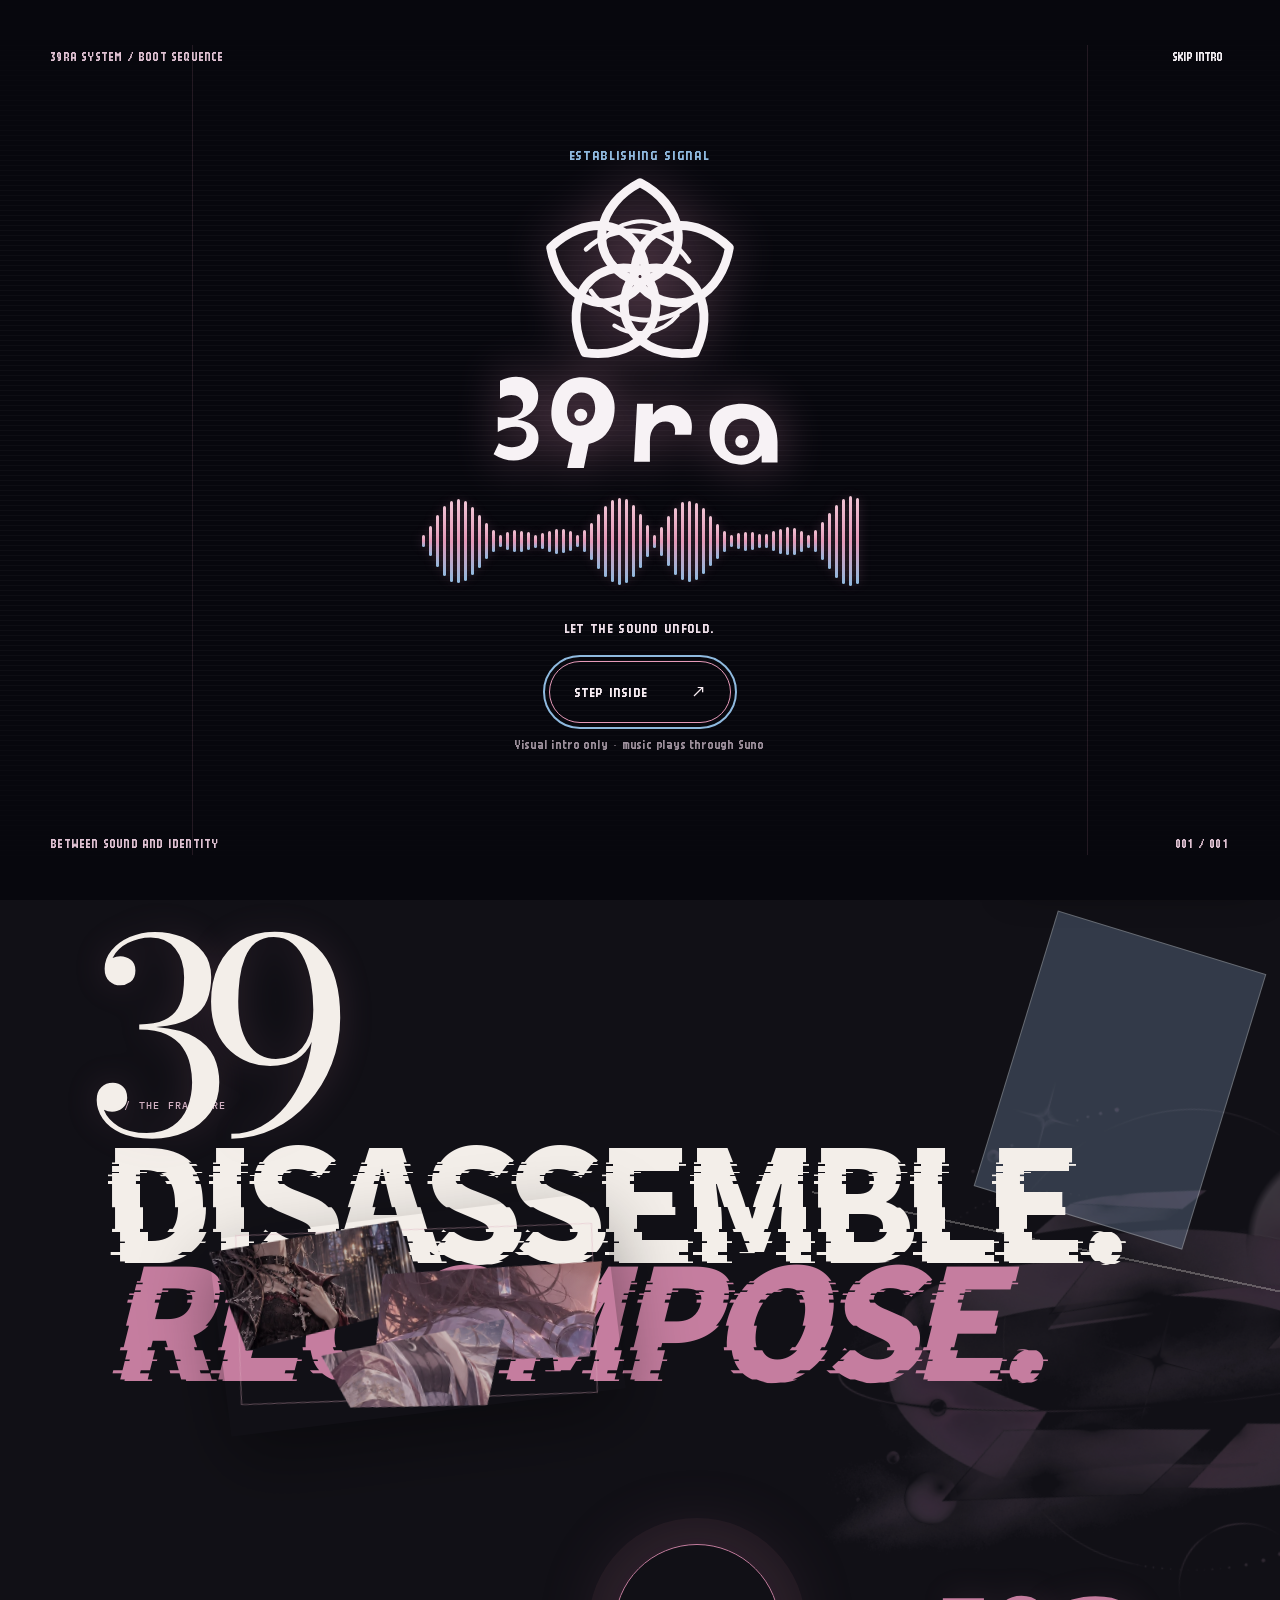
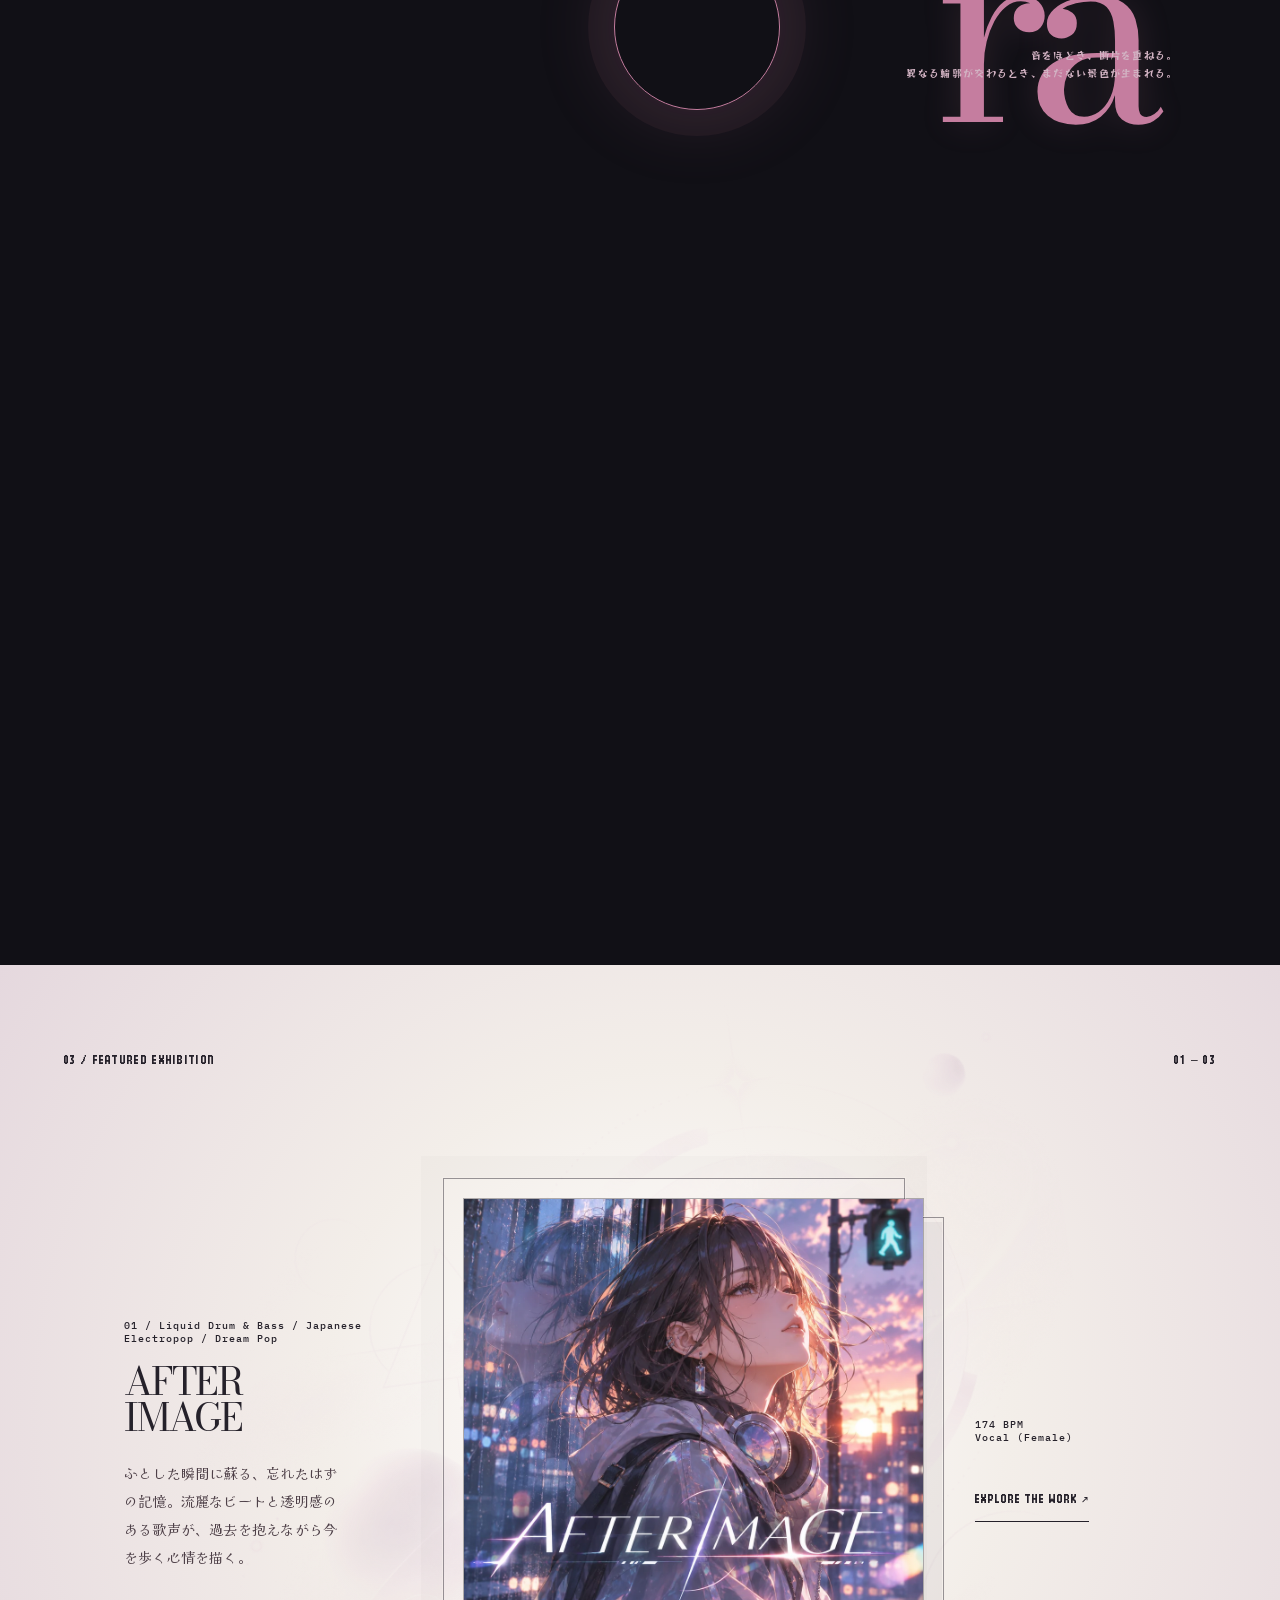
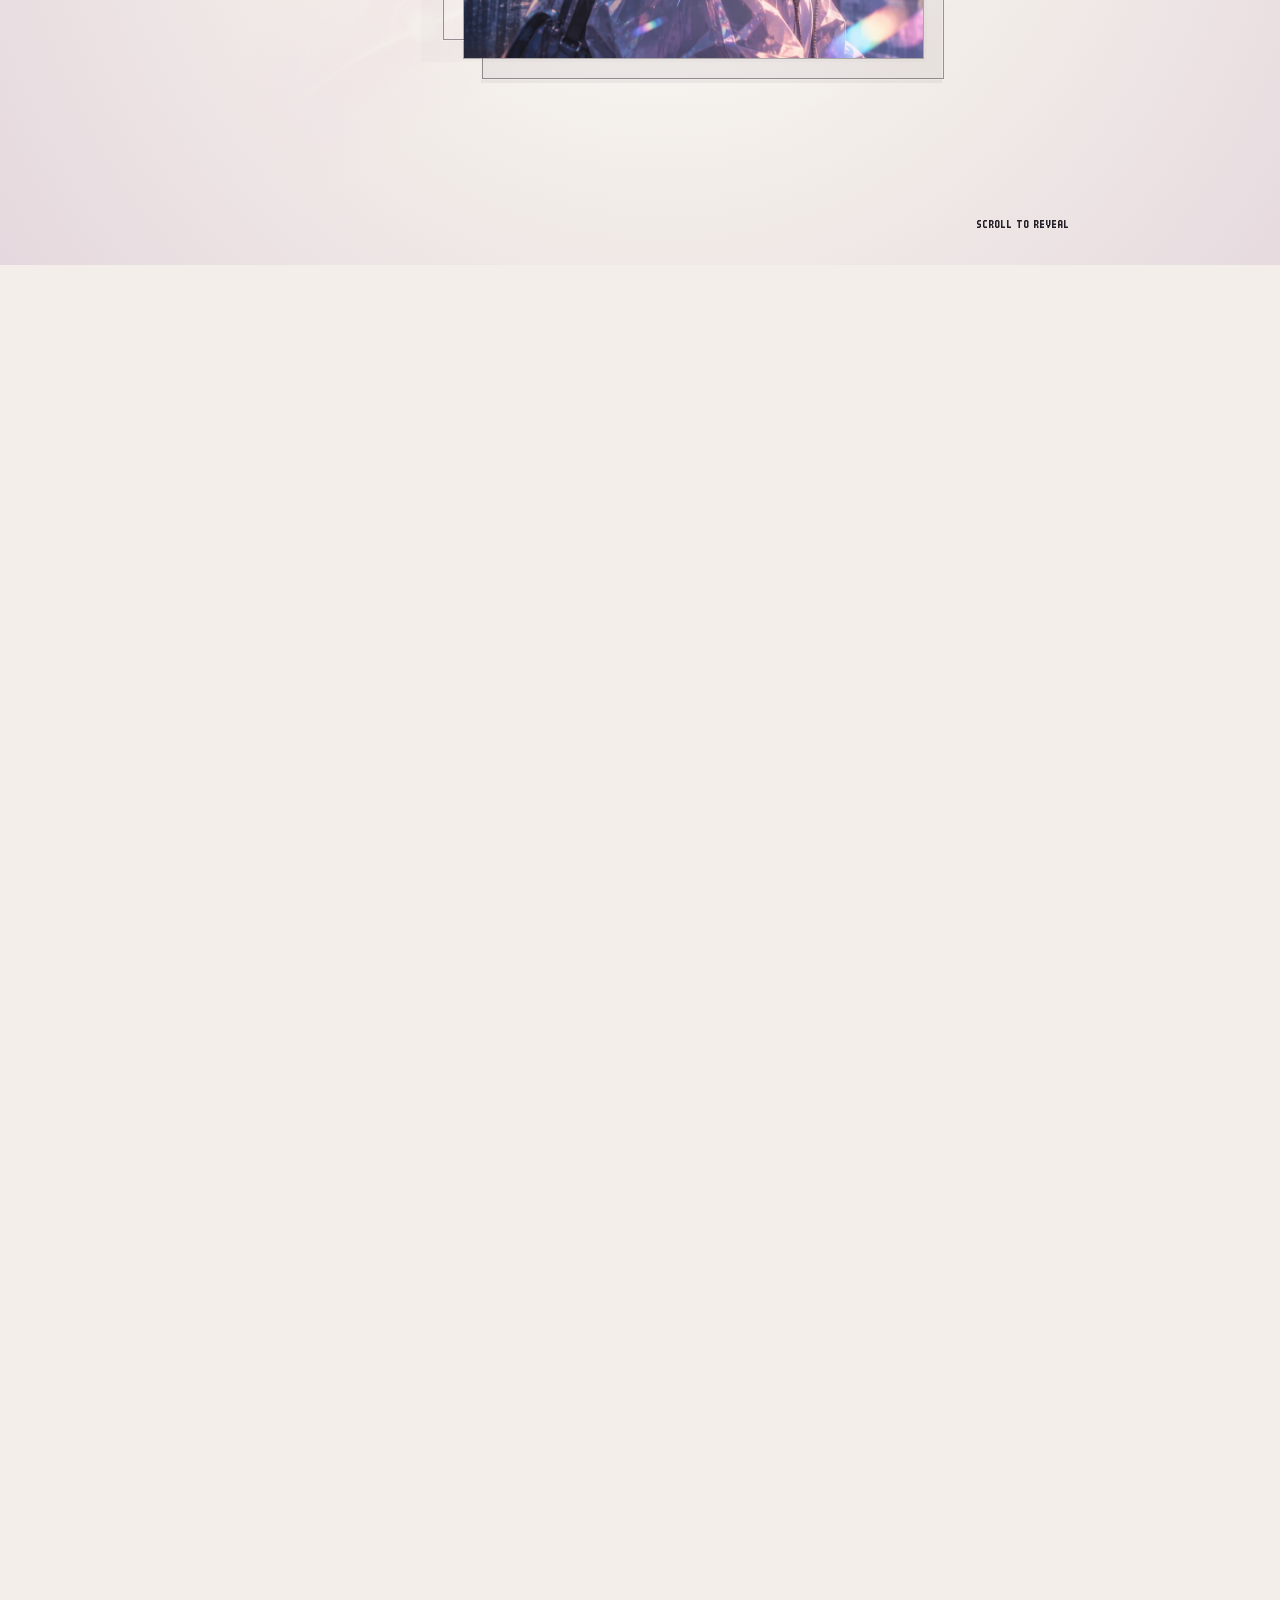
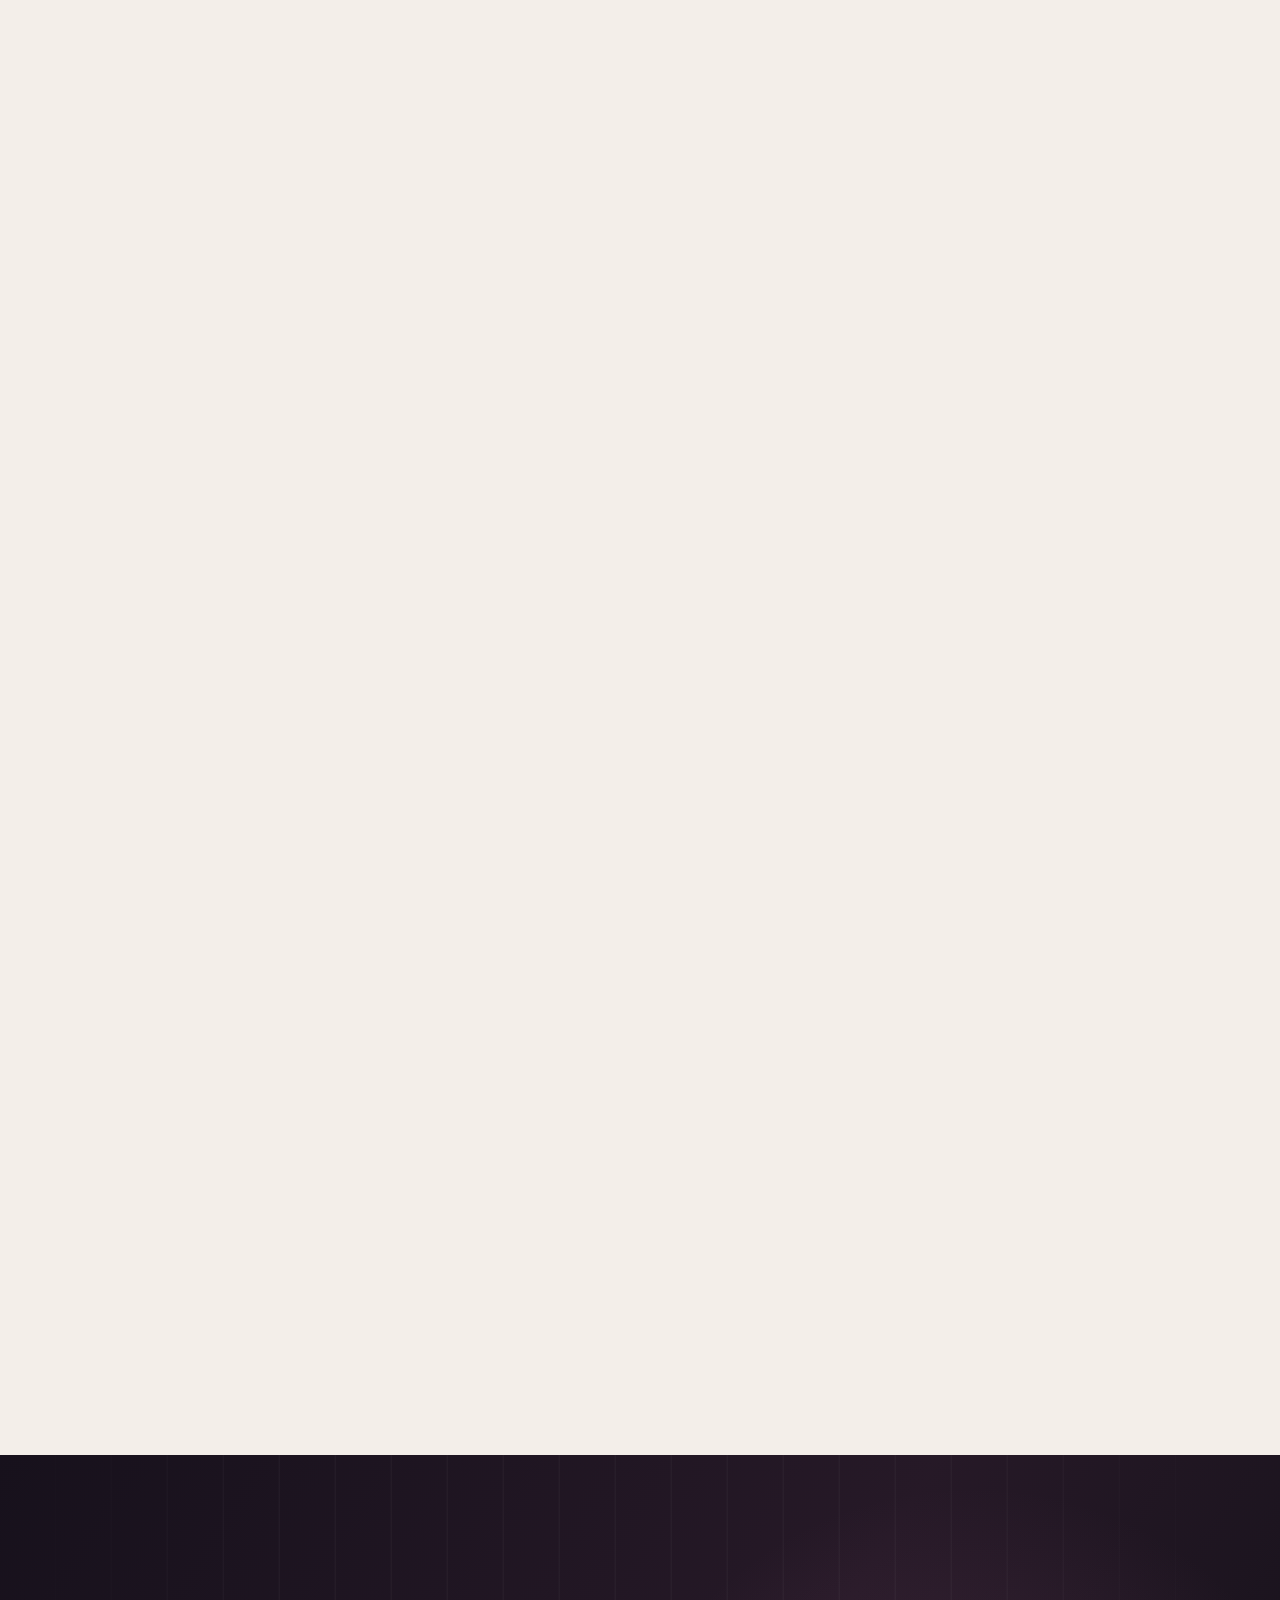
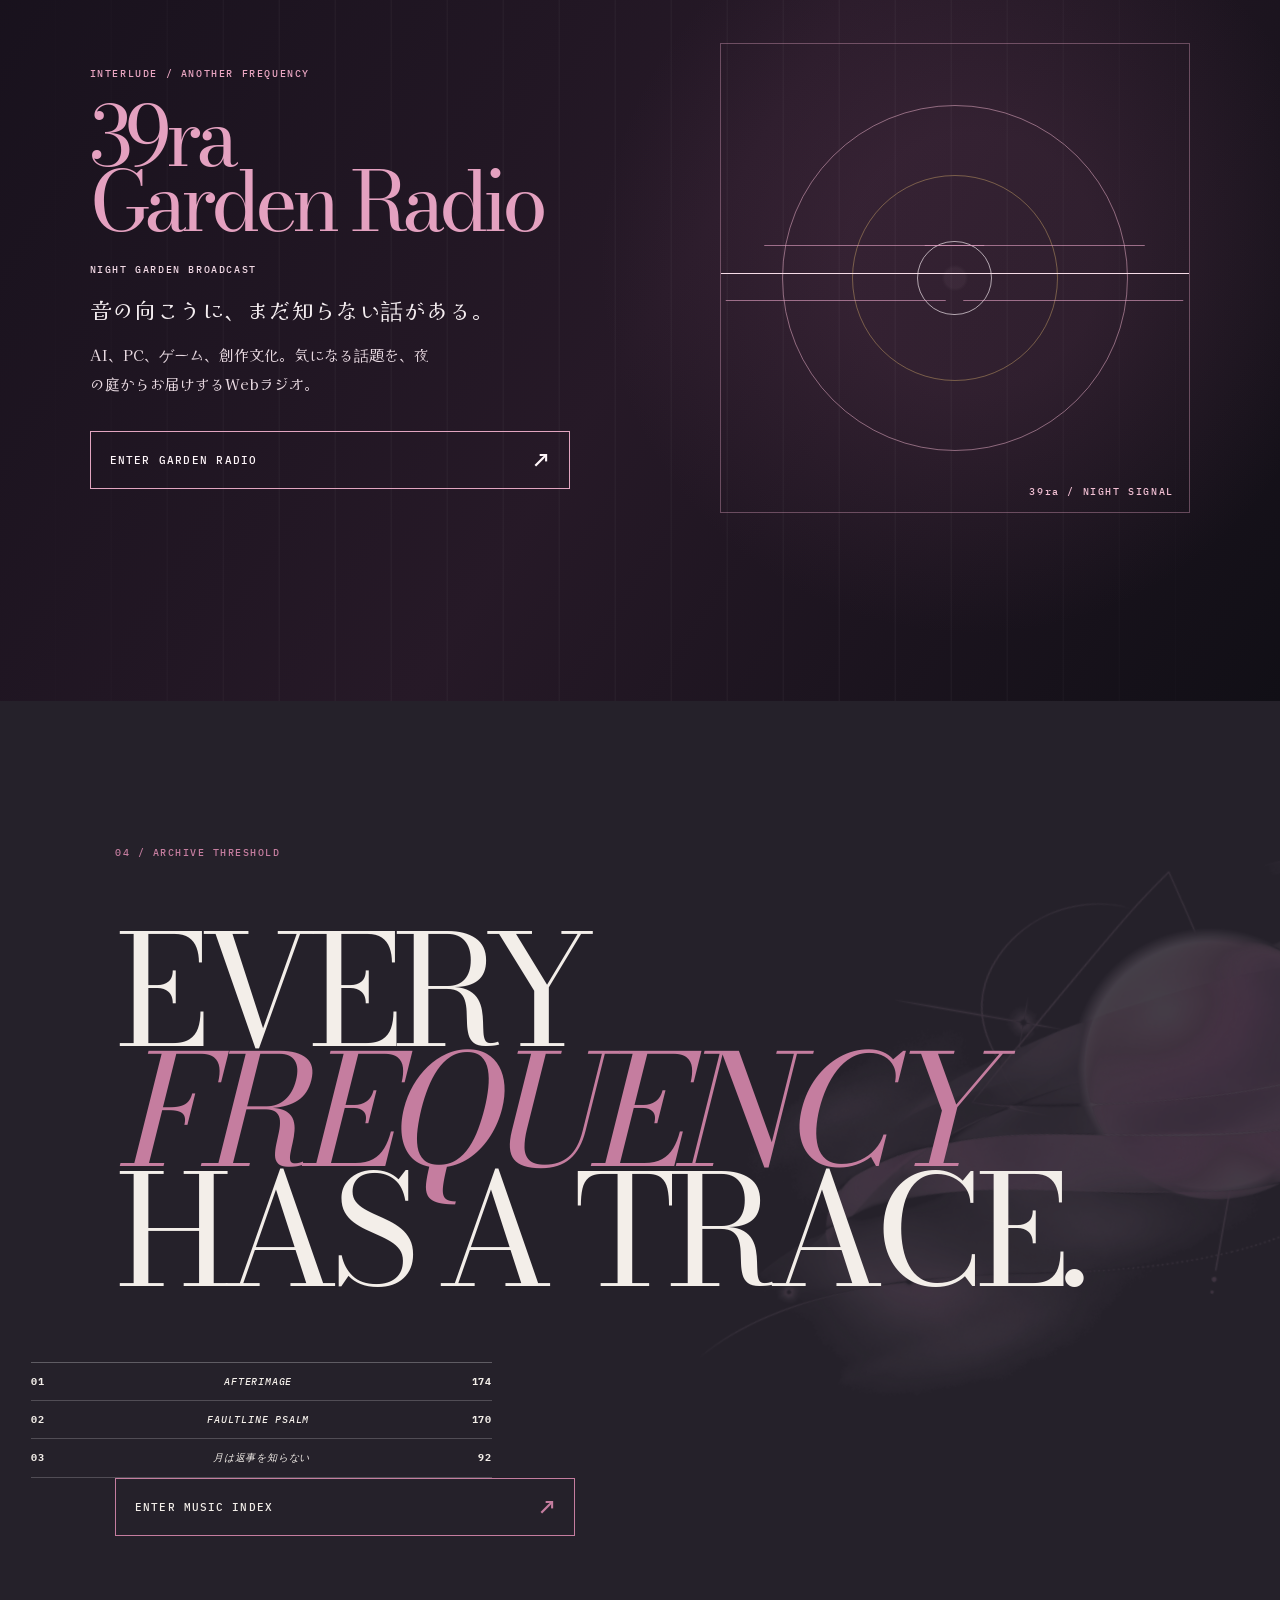
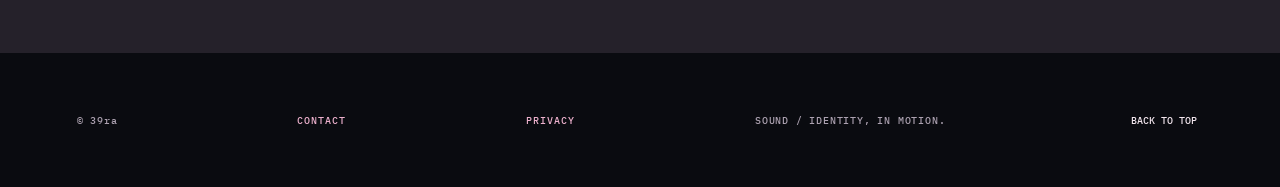
==== commit 06216474: "Integrate Garden Radio interlude" ====
--- a/index.html
+++ b/index.html
@@ -34,6 +34,7 @@
 <link rel="stylesheet" href="focus-lyrics.css">
 <link rel="stylesheet" href="music-hero-B.css">
 <link rel="stylesheet" href="gate3c.css">
+<link rel="stylesheet" href="garden-radio.css">
 </head>
 <body>
 <div class="grain" aria-hidden="true"></div>
@@ -63,6 +64,18 @@
     </section>
     <section class="v2-fracture" id="v2Fracture" aria-label="THE FRACTURE"><div class="v2-fracture-pin"><img class="home-decor home-decor-fracture" src="assets/home-decor/01-ribbon-fracture.webp" alt="" aria-hidden="true" loading="lazy" decoding="async"><div class="v2-fracture-copy"><p>02 / THE FRACTURE</p><h2>DISASSEMBLE.<br><em>RECOMPOSE.</em></h2></div><div class="v2-fragments" aria-hidden="true"><i>39</i><i>ra</i><span class="v2-fragment-collage"><span class="v2-fragment-collage-piece v2-fragment-collage-piece-a"></span><span class="v2-fragment-collage-piece v2-fragment-collage-piece-b"></span><span class="v2-fragment-collage-piece v2-fragment-collage-piece-c"></span></span><i></i><i></i><i></i></div><div class="v2-aperture"><span>THE EXHIBITION<br>TAKES<br>SHAPE.</span></div><p class="v2-fracture-note">音をほどき、断片を重ねる。<br>異なる輪郭が交わるとき、まだない景色が生まれる。</p></div></section>
     <section class="v2-exhibition" id="v2Exhibition" aria-label="FEATURED EXHIBITION"><div class="v2-exhibit-pin"><header><span>03 / FEATURED EXHIBITION</span><span id="v2SceneCounter">01 — 03</span></header><img class="home-decor home-decor-exhibition" src="assets/home-decor/02-orbit-signal.webp" alt="" aria-hidden="true" loading="lazy" decoding="async"><div class="v2-exhibit-stage" id="v2ExhibitTrack" aria-live="polite"></div><div class="v2-exhibit-handoff" aria-hidden="true"><b>39ra</b><span>NEXT WORK / RECOMPOSING</span></div><div class="v2-exhibit-progress"><i id="v2ExhibitBar"></i><span>SCROLL TO REVEAL</span></div></div></section>
+    <section class="garden-radio-interlude" id="gardenRadioInterlude" aria-labelledby="gardenRadioTitle">
+      <div class="garden-radio-boundary" aria-hidden="true"></div>
+      <div class="garden-radio-copy">
+        <p class="garden-radio-label">INTERLUDE / ANOTHER FREQUENCY</p>
+        <h2 id="gardenRadioTitle"><span>39ra</span><span class="garden-radio-title-line">Garden Radio</span></h2>
+        <p class="garden-radio-kicker">NIGHT GARDEN BROADCAST</p>
+        <p class="garden-radio-catch">音の向こうに、まだ知らない話がある。</p>
+        <p class="garden-radio-description">AI、PC、ゲーム、創作文化。気になる話題を、夜の庭からお届けするWebラジオ。</p>
+        <a class="garden-radio-cta" href="https://39ramochi.github.io/39ra-garden-radio/" target="_blank" rel="noopener noreferrer" aria-label="39ra Garden Radioを新しいタブで開く">ENTER GARDEN RADIO <span aria-hidden="true">↗</span></a>
+      </div>
+      <div class="garden-radio-visual" aria-hidden="true"><div class="garden-radio-signal-art"><i class="garden-radio-ring ring-a"></i><i class="garden-radio-ring ring-b"></i><i class="garden-radio-ring ring-c"></i><span class="garden-radio-wave"></span><span class="garden-radio-frequency">39ra / NIGHT SIGNAL</span></div></div>
+    </section>
     <section class="v2-archive" id="v2Archive"><img class="home-decor home-decor-archive" src="assets/home-decor/04-cosmic-trace.webp" alt="" aria-hidden="true" loading="lazy" decoding="async"><p>04 / ARCHIVE THRESHOLD</p><h2>EVERY<br><em>FREQUENCY</em><br>HAS A TRACE.</h2><div class="v2-index-lines" id="v2IndexLines"></div><a class="route v2-index-link" data-route="music" href="music/">ENTER MUSIC INDEX <span>↗</span></a></section>
   </div>
   <section class="home-hero" id="homeHero">
@@ -113,7 +126,7 @@
     <section class="about-scene about-portrait-scene" id="aboutPortrait" aria-labelledby="aboutPortraitTitle"><div class="about-stage-grid" aria-hidden="true"></div><p class="about-scene-label">03 / ABOUT · THE PORTRAIT</p><div class="about-portrait-copy"><p>PERSONA / CREATOR</p><h1 id="aboutPortraitTitle">39ra</h1><p class="about-portrait-lede">音楽を作る主体と、<br>音の世界を案内する視覚的な姿。</p></div><figure class="about-paper-portrait"><img data-visual-asset="aboutPortrait" src="assets/characters/39ra-cinematic-portrait.webp" alt="39raの映画的なビジュアル・ポートレート"><figcaption>VISUAL PERSONA / REFERENCE 001</figcaption></figure><div class="about-portrait-rules" aria-hidden="true"><i></i><i></i><i></i></div></section>
     <section class="about-scene about-dossier-scene" id="aboutDossier" aria-labelledby="aboutDossierTitle"><div class="about-dossier-pin"><p class="about-scene-label">04 / THE DOSSIER</p><div class="about-dossier-paper"><figure class="about-dossier-image"><img data-visual-asset="dossierPrimary" src="assets/characters/39ra-expression-gentle.webp" alt="39raの穏やかな表情を示す人物資料"><figcaption>IMAGE REFERENCE / NOT A BIOGRAPHICAL FACT</figcaption></figure><span class="about-detail about-detail-expression" data-visual-bg="dossierExpression" aria-hidden="true"></span><span class="about-detail about-detail-costume" data-visual-bg="dossierCostume" aria-hidden="true"></span><span class="about-detail about-detail-drape" data-visual-bg="dossierDrape" aria-hidden="true"></span><i class="about-annotation-line" aria-hidden="true"></i></div><article class="about-dossier-copy"><p>ARTIST / CREATOR</p><h2 id="aboutDossierTitle">異なる音が交わる、<br>そのあいだに惹かれる。</h2><p>39raという名義で、さまざまな音楽を制作しています。激しい音も、静かな音も、ジャンルを越えた組み合わせも。そのとき作りたいと思ったものに向き合いながら、ひとつずつ作品を残しています。</p><p class="about-dossier-persona"><b>VISUAL PERSONA</b> サクラは、39raの創作世界を表現するビジュアル・ペルソナです。黒と桜色を基調とした装いに、青い瞳。楽曲や作品の世界観を、もうひとつの姿として映し出しています。</p></article></div></section>
     <section class="about-scene about-method-scene" id="aboutMethod" aria-labelledby="aboutMethodTitle"><div class="about-method-wave" aria-hidden="true"><i></i><i></i><i></i><i></i><i></i></div><div class="about-method-copy"><p class="about-scene-label">05 / THE METHOD</p><h2 id="aboutMethodTitle"><span>狙った音と、</span><span><em>偶然生まれた音。</em></span><span>そのあいだを行き来する。</span></h2><p>異なるジャンルや音色を組み合わせ、試しては変え、また組み直す。思い描いていた音に近づくこともあれば、予想もしなかった方向へ進むこともあります。その過程で見つけた面白さを、ひとつずつ作品にしています。</p></div><p class="about-method-note">ORDER / ACCIDENT<br>SILENCE / IMPACT</p></section>
-    <section class="about-scene about-connection-scene" id="aboutConnection" aria-labelledby="aboutConnectionTitle"><div class="about-connection-sigil" aria-hidden="true"><img src="assets/brand/sonic-groove/39ra-sonic-groove-sigil--light.svg" alt=""></div><p class="about-scene-label">06 / CONNECTION</p><h2 id="aboutConnectionTitle">FOLLOW WHAT<br><em>RESONATES.</em></h2><p>作品のどこかに、気になる響きがあれば。MUSIC INDEXから、その先をたどってみてください。</p><a class="route about-music-link" data-route="music" href="music/">ENTER MUSIC INDEX <span>↗</span></a></section>
+    <section class="about-scene about-connection-scene" id="aboutConnection" aria-labelledby="aboutConnectionTitle"><div class="about-connection-sigil" aria-hidden="true"><img src="assets/brand/sonic-groove/39ra-sonic-groove-sigil--light.svg" alt=""></div><p class="about-scene-label">06 / CONNECTION</p><h2 id="aboutConnectionTitle">FOLLOW WHAT<br><em>RESONATES.</em></h2><p>音楽を聴く。制作の輪郭を知る。そして、日々気になったことに耳を傾ける。39raの創作と発信を、それぞれの場所からたどってみてください。</p><div class="about-connection-links"><a class="route about-music-link" data-route="music" href="music/"><small>SOUND ARCHIVE</small>ENTER MUSIC INDEX <span>↗</span></a><a class="about-music-link about-radio-link" href="https://39ramochi.github.io/39ra-garden-radio/" target="_blank" rel="noopener noreferrer" aria-label="39ra Garden Radioを新しいタブで開く"><small>WEB RADIO / NIGHT GARDEN</small>VISIT GARDEN RADIO <span aria-hidden="true">↗</span></a></div></section>
     <section class="about-contact" id="aboutContact" aria-labelledby="aboutContactTitle"><div class="about-contact-sigil" aria-hidden="true"><img src="assets/brand/sonic-groove/39ra-sonic-groove-sigil--sakura.svg" alt=""></div><header class="about-contact-head"><p>07 / CONTACT · SIGNAL DESK</p><h2 id="aboutContactTitle" tabindex="-1">SEND A <em>SIGNAL.</em></h2><p>音楽をきっかけに生まれた感想も、これからの創作につながる相談も。ここから、それぞれの声を届けてください。</p></header><div class="contact-options" id="contactOptions" aria-live="polite"></div><div class="contact-form-layout"><form class="contact-form" id="contactForm" method="post" aria-describedby="contactPrivacy contactFormStatus" aria-busy="false"><div class="contact-form-head"><p>FORM / OFFICIAL INQUIRIES</p><h3>WRITE A <em>MESSAGE.</em></h3><p>制作相談・楽曲利用・その他の正式なお問い合わせは、こちらからお送りください。</p></div><div class="contact-form-fields"><label>NAME <span>お名前／活動名（任意）</span><input id="contactName" name="name" type="text" autocomplete="name" maxlength="120" data-fs-field></label><span class="contact-field-error" data-fs-error="name"></span><label>EMAIL <span>返信先メールアドレス</span><input id="contactEmail" name="email" type="email" autocomplete="email" maxlength="254" required data-fs-field></label><span class="contact-field-error" data-fs-error="email"></span><label>INQUIRY TYPE <span>お問い合わせ種別</span><select id="contactType" name="inquiry_type" required data-fs-field><option value="">選択してください</option></select></label><span class="contact-field-error" data-fs-error="inquiry_type"></span><input id="contactSubject" name="subject" type="hidden"><label>MESSAGE <span>お問い合わせ内容</span><textarea id="contactMessage" name="message" rows="9" minlength="10" maxlength="5000" required data-fs-field></textarea></label><span class="contact-field-error" data-fs-error="message"></span><div class="contact-honeypot" aria-hidden="true"><label>Leave this field empty<input name="_gotcha" type="text" tabindex="-1" autocomplete="off"></label></div></div><p class="contact-privacy" id="contactPrivacy">入力いただいたお名前、メールアドレス、本文は、お問い合わせへの返信と必要な連絡のために使用します。送信内容はFormspreeを経由して、運営者が指定したGmailへ送信されます。詳しくは<a href="privacy/">プライバシーポリシー</a>をご確認ください。</p><div class="contact-form-actions"><button class="contact-submit" id="contactSubmit" type="submit" disabled aria-disabled="true" data-fs-submit-btn>SEND INQUIRY <span>↗</span></button><p class="contact-form-status" id="contactFormStatus" role="status" aria-live="polite">フォームを準備しています。</p></div><div class="contact-form-error" data-fs-error role="alert" aria-live="assertive"></div><div class="contact-form-success" data-fs-success role="status" aria-live="polite"></div></form><aside class="contact-social" aria-labelledby="contactSocialTitle"><p>X / SOCIAL</p><h3 id="contactSocialTitle">FOLLOW THE<br><em>FREQUENCY.</em></h3><p>活動情報の確認や気軽な交流は、Xをご利用ください。正式な制作相談・お問い合わせはフォームから承ります。</p><a class="contact-social-link" id="contactSocialLink" target="_blank" rel="noopener noreferrer" hidden>FOLLOW ON X <span>↗</span></a><span class="contact-social-unavailable" id="contactSocialUnavailable" aria-disabled="true">Xリンクは準備中です。</span></aside></div></section>
   </div>
 </section>
@@ -130,5 +143,5 @@
 <div class="transition" id="transition" aria-hidden="true"><canvas class="transition-field" id="transitionField"></canvas><div class="transition-bars" id="transitionBars"></div><svg class="transition-wave" viewBox="0 0 1000 240" preserveAspectRatio="none" aria-hidden="true"><path id="transitionWavePath" d="M0 120H1000"/></svg><div class="transition-center"><span id="transitionRouteLabel">HOME → MUSIC</span><strong id="transitionLabel">RECOMPOSING.</strong><small>CHANGING FREQUENCY</small></div></div>
 <div class="intro" id="intro" role="dialog" aria-modal="true" aria-label="39ra サイト起動演出"><div class="intro-scan" aria-hidden="true"></div><div class="intro-upper"><span>39RA SYSTEM / BOOT SEQUENCE</span><button id="skipIntro">SKIP INTRO</button></div><div class="intro-body"><span class="intro-caption">ESTABLISHING SIGNAL</span><div class="boot-brand-reconstruction" aria-hidden="true"><i class="boot-orbit boot-orbit-one"></i><i class="boot-orbit boot-orbit-two"></i><i class="boot-orbit boot-orbit-three"></i><img class="boot-final-logo" src="assets/brand/sonic-groove/39ra-sonic-groove-primary-vertical--dark.svg" alt=""></div><h1 class="sr-only">39ra</h1><div class="boot-wave" id="bootWave" aria-hidden="true"></div><p>LET THE SOUND UNFOLD.</p><button id="enterSite" class="enter-site">STEP INSIDE <b>↗</b></button><small>Visual intro only · music plays through Suno</small></div><div class="intro-bottom"><span>BETWEEN SOUND AND IDENTITY</span><span>001 / 001</span></div></div>
 <div class="track-panel" id="trackPanel" role="dialog" aria-modal="true" aria-labelledby="panelTitle" aria-hidden="true" inert><div class="panel-scrim" id="panelScrim"></div><div class="panel-inner" tabindex="-1"><div class="panel-top"><span>39RA / TRACK INFORMATION</span><button id="closePanel" aria-label="楽曲詳細を閉じる">CLOSE ×</button></div><div class="panel-cover" id="panelCover"><span id="panelArtworkText">NORMAL//ERROR</span></div><p class="kicker" id="panelType">TRACK / SUNO</p><h2 id="panelTitle">NORMAL//ERROR</h2><p class="track-facts" id="panelFacts"></p><p class="panel-description" id="panelDesc"></p><button type="button" class="open-player" id="openPersistentPlayer">EXPAND PLAYER</button><a class="suno-external-link" id="sunoExternalLink" target="_blank" rel="noopener noreferrer">VIEW ON SUNO</a><div class="panel-notice" id="panelNotice"></div></div></div>
-<script src="data/tracks.js"></script><script src="data/visual-assets.js"></script><script src="data/contact-config.js"></script><script src="data/formspree-config.js"></script><script src="track-presentation-utils.js"></script><script src="lyrics-focus.js"></script><script src="app.js"></script>
+<script src="data/tracks.js"></script><script src="data/visual-assets.js"></script><script src="data/contact-config.js"></script><script src="data/formspree-config.js"></script><script src="track-presentation-utils.js"></script><script src="lyrics-focus.js"></script><script src="app.js"></script><script src="garden-radio.js"></script>
 </body></html>
--- a/garden-radio.css
+++ b/garden-radio.css
@@ -0,0 +1,7 @@
+/* Formal Garden Radio integration: HOME interlude and ABOUT connection only. */
+.garden-radio-interlude{position:relative;isolation:isolate;display:grid;grid-template-columns:minmax(0,1.08fr) minmax(320px,.92fr);gap:clamp(36px,6vw,112px);align-items:center;min-height:max(640px,94svh);padding:clamp(82px,11vh,142px) clamp(24px,7vw,120px);overflow:hidden;background:radial-gradient(circle at 76% 48%,#8e54792c 0 12%,transparent 35%),linear-gradient(122deg,#17111c 0%,#261927 52%,#110f16 100%);color:#f4edf0}.garden-radio-boundary{position:absolute;inset:0;z-index:-1;background:repeating-linear-gradient(90deg,transparent 0 54px,#ffffff08 55px 56px);mask-image:linear-gradient(90deg,transparent,#000 20%,#000 76%,transparent)}.garden-radio-copy{position:relative;z-index:2;max-width:720px}.garden-radio-label,.garden-radio-kicker,.garden-radio-frequency{font:500 10px var(--mono);letter-spacing:.16em}.garden-radio-label{margin:0 0 24px;color:#e8a5c1}.garden-radio-interlude h2{margin:0;font:500 clamp(54px,6.4vw,112px)/.8 var(--serif);letter-spacing:-.075em}.garden-radio-interlude h2 span{display:block;color:#e4a1c0}.garden-radio-title-line{white-space:nowrap}.garden-radio-kicker{margin:28px 0 16px;color:#f2d9e5}.garden-radio-catch{margin:0;font:400 clamp(17px,1.7vw,24px)/1.65 var(--font-heading-jp);letter-spacing:.02em}.garden-radio-description{max-width:39ch;margin:14px 0 33px;font:400 15px/1.9 var(--font-body-jp);color:#e7d8e0}.garden-radio-cta{display:flex;justify-content:space-between;align-items:center;width:min(480px,100%);min-height:58px;padding:0 19px;border:1px solid #e2a5c0;color:#fff6fa;font:500 11px var(--mono);letter-spacing:.11em;transition:color .2s ease,border-color .2s ease,box-shadow .2s ease}.garden-radio-cta:hover,.garden-radio-cta:focus-visible{border-color:#f5c46c;color:#f5c46c;box-shadow:7px 7px 0 #f5c46c22}.garden-radio-cta span{font-size:24px}.garden-radio-visual{position:relative;min-height:420px;display:grid;place-items:center}.garden-radio-signal-art{position:relative;width:min(37vw,470px);aspect-ratio:1;border:1px solid #e9a8c85c;background:radial-gradient(circle,#f6dce80c 0 3%,transparent 4% 100%);overflow:hidden}.garden-radio-ring{position:absolute;border:1px solid #ecb1cb83;border-radius:50%;inset:13%}.garden-radio-ring.ring-b{inset:28%;border-color:#f6ca795c}.garden-radio-ring.ring-c{inset:42%;border-color:#f3e9efaa}.garden-radio-wave{position:absolute;left:-6%;right:-6%;top:49%;height:1px;background:#f6dce8;box-shadow:0 -38px 0 -37px #e9a8c888,0 38px 0 -37px #e9a8c866}.garden-radio-wave:before,.garden-radio-wave:after{content:'';position:absolute;top:-28px;width:42%;height:56px;border:1px solid #e7a3c699;border-left:0;border-right:0;transform:skewX(-35deg)}.garden-radio-wave:before{left:10%}.garden-radio-wave:after{right:10%;transform:skewX(35deg)}.garden-radio-frequency{position:absolute;right:15px;bottom:14px;color:#f1bfd3}
+.garden-radio-motion-ready .garden-radio-copy>*:not(.garden-radio-cta),.garden-radio-motion-ready .garden-radio-visual{opacity:0;transform:translateY(16px)}.garden-radio-motion-ready .garden-radio-signal-art .garden-radio-wave{transform:scaleX(0);transform-origin:left;opacity:0}.garden-radio-motion-ready .garden-radio-signal-art .garden-radio-ring{transform:scale(.62);opacity:0}.garden-radio-motion-ready .garden-radio-signal-art .garden-radio-frequency{opacity:0;transform:translateY(8px)}.garden-radio-motion-ready .garden-radio-interlude.is-revealed .garden-radio-copy>*:not(.garden-radio-cta),.garden-radio-motion-ready .garden-radio-interlude.is-revealed .garden-radio-visual{opacity:1;transform:none;transition:opacity .6s ease,transform .6s ease}.garden-radio-motion-ready .garden-radio-interlude.is-revealed .garden-radio-signal-art .garden-radio-wave{opacity:1;transform:scaleX(1);transition:opacity .26s ease,transform .58s cubic-bezier(.2,.8,.2,1)}.garden-radio-motion-ready .garden-radio-interlude.is-revealed .garden-radio-signal-art .garden-radio-ring{opacity:1;transform:scale(1);transition:opacity .28s ease,transform .74s cubic-bezier(.2,.8,.2,1)}.garden-radio-motion-ready .garden-radio-interlude.is-revealed .garden-radio-signal-art .ring-a{transition-delay:.14s}.garden-radio-motion-ready .garden-radio-interlude.is-revealed .garden-radio-signal-art .ring-b{transition-delay:.24s}.garden-radio-motion-ready .garden-radio-interlude.is-revealed .garden-radio-signal-art .ring-c{transition-delay:.34s}.garden-radio-motion-ready .garden-radio-interlude.is-revealed .garden-radio-signal-art .garden-radio-frequency{opacity:1;transform:none;transition:opacity .3s .43s ease,transform .3s .43s ease}.garden-radio-motion-ready .garden-radio-interlude.is-revealed .garden-radio-copy h2{transition-delay:.45s}.garden-radio-motion-ready .garden-radio-interlude.is-revealed .garden-radio-kicker{transition-delay:.56s}.garden-radio-motion-ready .garden-radio-interlude.is-revealed .garden-radio-catch{transition-delay:.64s}.garden-radio-motion-ready .garden-radio-interlude.is-revealed .garden-radio-description{transition-delay:.72s}.garden-radio-motion-ready .garden-radio-interlude.is-revealed .garden-radio-cta{animation:garden-radio-cta-in .5s .82s both}@keyframes garden-radio-cta-in{from{opacity:0;transform:translateY(12px)}to{opacity:1;transform:none}}
+.about-connection-links{position:relative;z-index:4;display:grid;gap:12px;width:min(470px,100%);margin-top:44px}.about-connection-links .about-music-link{width:100%;margin-top:0;display:grid;grid-template-columns:1fr auto;align-items:center;gap:5px 10px;min-height:66px;padding:13px 19px}.about-connection-links .about-music-link small{grid-column:1/-1;font:500 8px var(--mono);letter-spacing:.14em;color:#6a2d4b}.about-connection-links .about-radio-link{border-color:#8a4d25;color:#482137}.about-connection-links .about-radio-link small{color:#8a4d25}.about-connection-links .about-radio-link:hover,.about-connection-links .about-radio-link:focus-visible{color:#8a4d25;border-color:#8a4d25}
+@media(max-width:700px){.garden-radio-interlude{grid-template-columns:1fr;gap:16px;padding:56px 22px 64px}.garden-radio-copy{display:contents}.garden-radio-label{order:1;margin:0 0 2px}.garden-radio-visual{order:2;min-height:220px}.garden-radio-interlude h2{order:3;margin-top:4px;font-size:clamp(44px,13.2vw,58px);line-height:.86}.garden-radio-kicker{order:4;margin:8px 0 3px}.garden-radio-catch{order:5;font-size:16px}.garden-radio-description{order:6;margin:6px 0 16px;font-size:14px;line-height:1.72}.garden-radio-cta{order:7;width:100%;min-width:0;min-height:52px}.garden-radio-signal-art{width:min(64vw,246px)}.about-connection-links{margin-top:34px}.about-connection-links .about-music-link{min-height:62px}.about-connection-scene{padding-bottom:104px}}
+@media(max-width:320px){.garden-radio-interlude{padding-inline:14px}.garden-radio-interlude h2{font-size:clamp(30px,16vw,42px);letter-spacing:-.055em}.garden-radio-title-line{white-space:normal}.garden-radio-cta{gap:10px;padding-inline:13px;font-size:9px;line-height:1.35;white-space:normal}.garden-radio-cta span{flex:none}}
+@media(prefers-reduced-motion:reduce){.garden-radio-signal-art,.garden-radio-copy>*,.garden-radio-visual{transition:none!important;animation:none!important;transform:none!important}.garden-radio-motion-ready .garden-radio-copy>*:not(.garden-radio-cta),.garden-radio-motion-ready .garden-radio-visual,.garden-radio-motion-ready .garden-radio-signal-art .garden-radio-wave,.garden-radio-motion-ready .garden-radio-signal-art .garden-radio-ring,.garden-radio-motion-ready .garden-radio-signal-art .garden-radio-frequency{opacity:1!important;transform:none!important}}
